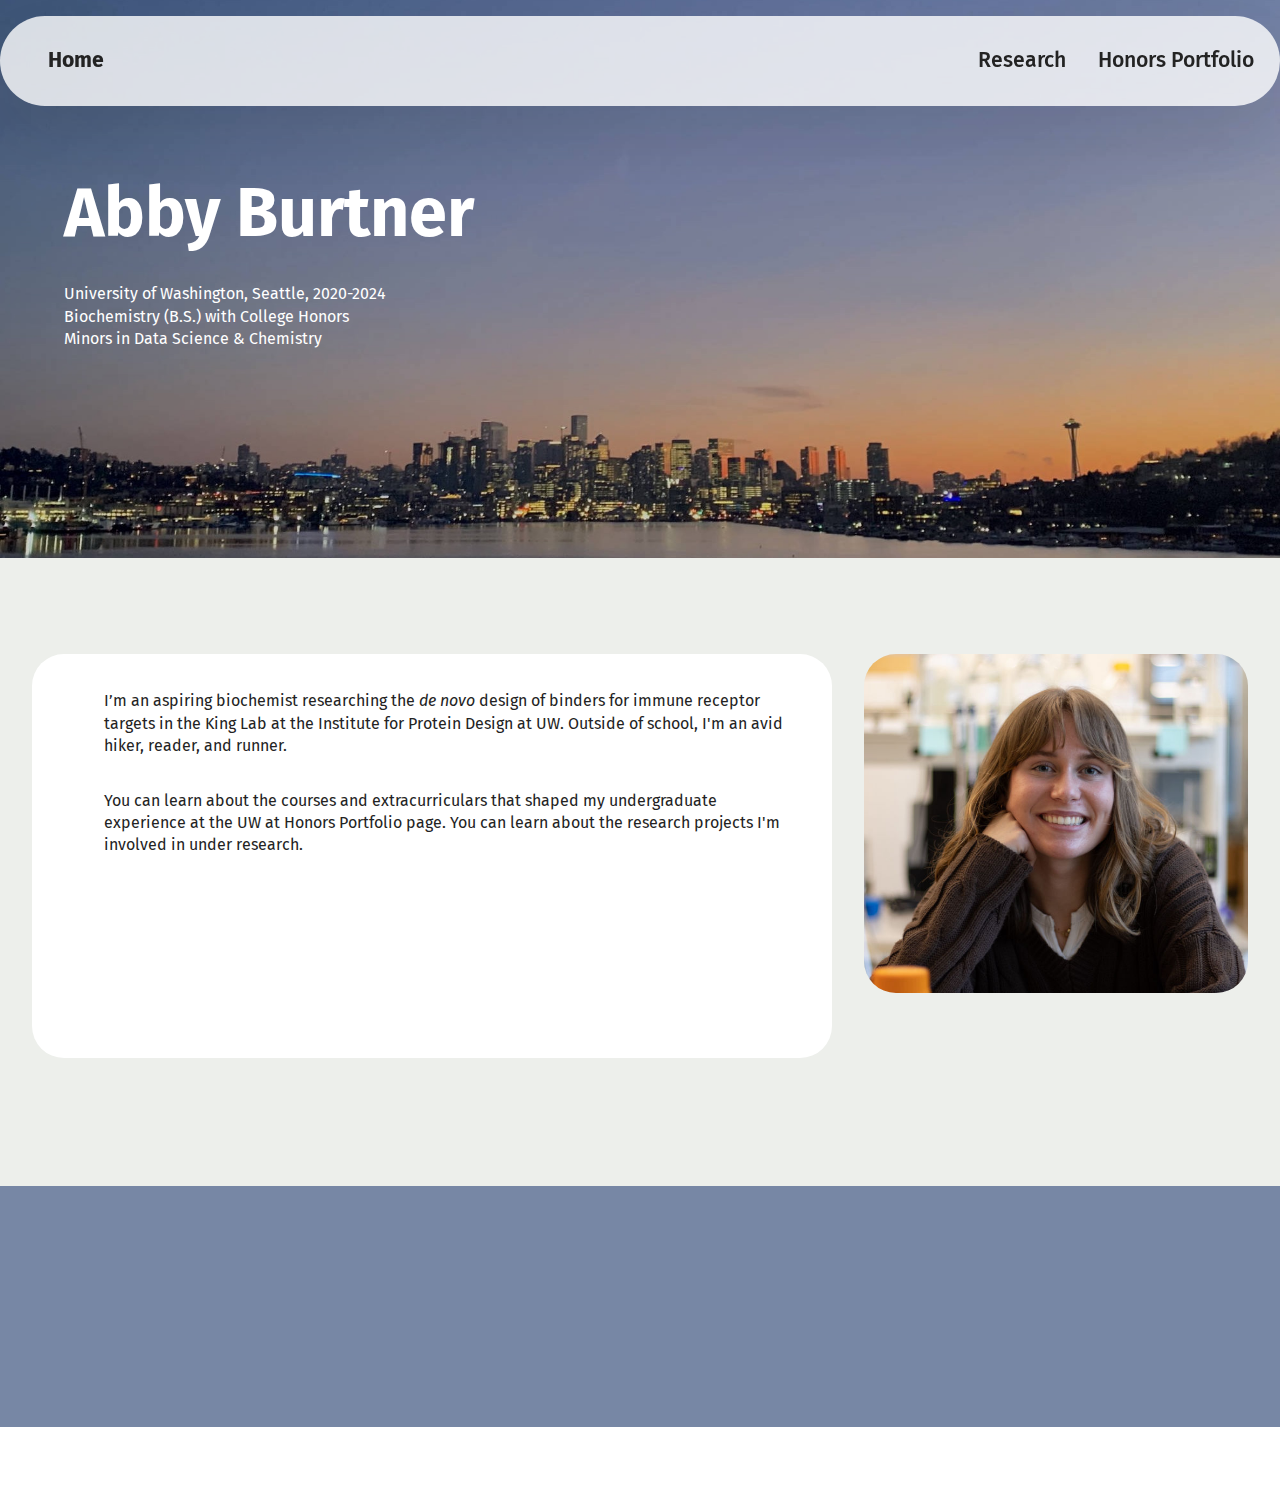
==== index.html @ 89fe0f68 "create github pages" ====
<!DOCTYPE html>
<html  >
<head>
  <!-- Site made with Mobirise Website Builder v5.9.17, https://mobirise.com -->
  <meta charset="UTF-8">
  <meta http-equiv="X-UA-Compatible" content="IE=edge">
  <meta name="generator" content="Mobirise v5.9.17, mobirise.com">
  <meta name="viewport" content="width=device-width, initial-scale=1, minimum-scale=1">
  <link rel="shortcut icon" href="assets/images/240205-abbyburtner-jaydenbecles-248-137x91.jpg" type="image/x-icon">
  <meta name="description" content="">
  
  
  <title>Home</title>
  <link rel="stylesheet" href="assets/bootstrap/css/bootstrap.min.css">
  <link rel="stylesheet" href="assets/bootstrap/css/bootstrap-grid.min.css">
  <link rel="stylesheet" href="assets/bootstrap/css/bootstrap-reboot.min.css">
  <link rel="stylesheet" href="assets/animatecss/animate.css">
  <link rel="stylesheet" href="assets/dropdown/css/style.css">
  <link rel="stylesheet" href="assets/socicon/css/styles.css">
  <link rel="stylesheet" href="assets/theme/css/style.css">
  <link rel="preload" href="https://fonts.googleapis.com/css?family=Fira+Sans:100,100i,200,200i,300,300i,400,400i,500,500i,600,600i,700,700i,800,800i,900,900i&display=swap" as="style" onload="this.onload=null;this.rel='stylesheet'">
  <noscript><link rel="stylesheet" href="https://fonts.googleapis.com/css?family=Fira+Sans:100,100i,200,200i,300,300i,400,400i,500,500i,600,600i,700,700i,800,800i,900,900i&display=swap"></noscript>
  <link rel="preload" as="style" href="assets/mobirise/css/mbr-additional.css?v=cCoUUa"><link rel="stylesheet" href="assets/mobirise/css/mbr-additional.css?v=cCoUUa" type="text/css">

  
  
  
</head>
<body>
  
  <section data-bs-version="5.1" class="menu menu5 cid-ubzigQFgJW" once="menu" id="menu05-1k">
	

	<nav class="navbar navbar-dropdown navbar-fixed-top navbar-expand-lg">
		<div class="container">
			<div class="navbar-brand">
				
				<span class="navbar-caption-wrap"><a class="navbar-caption text-black text-primary display-4" href="index.html">Home</a></span>
			</div>
			<button class="navbar-toggler" type="button" data-toggle="collapse" data-bs-toggle="collapse" data-target="#navbarSupportedContent" data-bs-target="#navbarSupportedContent" aria-controls="navbarNavAltMarkup" aria-expanded="false" aria-label="Toggle navigation">
				<div class="hamburger">
					<span></span>
					<span></span>
					<span></span>
					<span></span>
				</div>
			</button>
			<div class="collapse navbar-collapse" id="navbarSupportedContent">
				<ul class="navbar-nav nav-dropdown nav-right" data-app-modern-menu="true"><li class="nav-item">
						<a class="nav-link link text-black text-primary display-4" href="research.html">Research</a>
					</li>
					<li class="nav-item">
						<a class="nav-link link text-black text-primary display-4" href="portfolio.html" aria-expanded="false">Honors Portfolio</a>
					</li></ul>
				
			</div>
		</div>
	</nav>
</section>

<section data-bs-version="5.1" class="header19 cid-ubVj9tWc8x" id="header19-1v">
  

  
  
  <div class="container-fluid">
    <div class="row">
      <div class="content-wrap col-12 col-md-6">
        <h1 class="mbr-section-title mbr-fonts-style mb-4 display-1"><strong>Abby Burtner</strong></h1>
        <p class="mbr-fonts-style mbr-text mb-4 display-7">University of Washington, Seattle, 2020-2024<br>Biochemistry (B.S.) with College Honors<br>Minors in Data Science &amp; Chemistry</p>
        
        
      </div>
    </div>
  </div>
</section>

<section data-bs-version="5.1" class="features030 cid-ucCexIFRBH" id="features030-31">
    
    
    
    <div class="container">
        
        <div class="row justify-content-center  blockContent">
            <div class="col-12 col-lg">
                <div class="item-wrapper align-left">
                    <div class="mbr-text counter-container mbr-fonts-style display-7">
                        <ol>
                            <li>I’m an aspiring biochemist researching the <em>de novo</em> design of binders for immune receptor targets in the King Lab at the Institute for Protein Design at UW. Outside of school, I'm an avid hiker, reader, and runner.</li><li>You can learn about the courses and extracurriculars that shaped my undergraduate experience at the UW at Honors Portfolio page. You can learn about the research projects I'm involved in under research.</li><li>I've also been honored to be supported in my research as a <a href="https://new.expo.uw.edu/expo/mge_scholars" class="text-primary">Mary Gates Scholar</a>, <a href="https://www.washington.edu/uaa/2023/06/26/washington-research-foundation-awards-undergraduate-research-program-500000-grant/" class="text-primary">Washington Research Foundation Fellow</a>, <a href="https://www.ipd.uw.edu/2023/04/abigail-burtner-named-a-uw-goldwater-scholar/" class="text-primary">Goldwater Scholar</a>, <a href="https://www.washington.edu/uaa/2024/01/23/uw-senior-abby-burtner-churchill-scholar/" class="text-primary">Churchill Scholar</a>, and as a member of the <a href="https://www.ipd.uw.edu/2024/04/undergrads-abby-burtner-and-sneha-subramanian-are-in-the-husky-100/" class="text-primary">Husky 100</a>.</li><li>For a profile on my undergraduate research experiences, check out <a href="https://www.washington.edu/uaa/the-power-of-why/" class="text-primary">this article</a>.</li>
                        </ol>
                    </div>
                </div>
            </div>
            <div class="col-12 col-lg-4">
                <div class="image-wrapper mb-4">
                    <img class="w-100" src="assets/images/240205-abbyburtner-jaydenbecles-248-712x628.jpg" alt="Photo of me, taken by Jayden Becles.">
                </div>
            </div>

        </div>
    </div>
</section>

<section data-bs-version="5.1" class="footer1 programm5 cid-tJS9NNcTLZ" once="footers" id="footer03-8">

        

    

    <div class="container">
        <div class="row">

            <div class="row-links mb-4">
                <ul class="header-menu">
                  
                  
                  
                  
                <li class="header-menu-item mbr-fonts-style display-5"><a href="index.html" class="text-white">Home</a></li><li class="header-menu-item mbr-fonts-style display-5"><a href="research.html" class="text-white">Research</a></li><li class="header-menu-item mbr-fonts-style display-5"><a href="portfolio.html" class="text-white">Honors Portfolio</a></li></ul>
              </div>

            <div class="col-12">
                <div class="social-row">
                    <div class="soc-item">
                        <a href="https://mobiri.se/https://www.linkedin.com/in/abigail-burtner-678241252/" target="_blank">
                            <span class="mbr-iconfont display-7 socicon-linkedin socicon"></span>
                        </a>
                    </div>
                    <div class="soc-item">
                        <a href="https://mobiri.se/https://x.com/AbbyEBurtner" target="_blank">
                            <span class="mbr-iconfont socicon-twitter socicon"></span>
                        </a>
                    </div>
                    <div class="soc-item">
                        <a href="mailto:aburtner@uw.edu">
                            <span class="mbr-iconfont socicon-mail socicon"></span>
                        </a>
                    </div>
                    
                    
                </div>
            </div>
            
        </div>
    </div>
</section><section class="display-7" style="padding: 0;align-items: center;justify-content: center;flex-wrap: wrap;    align-content: center;display: flex;position: relative;height: 4rem;"><a href="https://mobiri.se/3183282" style="flex: 1 1;height: 4rem;position: absolute;width: 100%;z-index: 1;"><img alt="" style="height: 4rem;" src="[data-uri]"></a><p style="margin: 0;text-align: center;" class="display-7">&#8204;</p><a style="z-index:1" href="https://mobirise.com"> Website Builder Software</a></section><script src="assets/bootstrap/js/bootstrap.bundle.min.js"></script>  <script src="assets/smoothscroll/smooth-scroll.js"></script>  <script src="assets/ytplayer/index.js"></script>  <script src="assets/dropdown/js/navbar-dropdown.js"></script>  <script src="assets/theme/js/script.js"></script>  
  
  
  <input name="animation" type="hidden">
  </body>
</html>
---- assets/dropdown/css/style.css ----
.navbar-dropdown {
  left: 0;
  padding: 0;
  position: absolute;
  right: 0;
  top: 0;
  transition: all 0.45s ease;
  z-index: 1030;
  background: #282828; }
  .navbar-dropdown .navbar-logo {
    margin-right: 0.8rem;
    transition: margin 0.3s ease-in-out;
    vertical-align: middle; }
    .navbar-dropdown .navbar-logo img {
      height: 3.125rem;
      transition: all 0.3s ease-in-out; }
    .navbar-dropdown .navbar-logo.mbr-iconfont {
      font-size: 3.125rem;
      line-height: 3.125rem; }
  .navbar-dropdown .navbar-caption {
    font-weight: 700;
    white-space: normal;
    vertical-align: -4px;
    line-height: 3.125rem !important; }
    .navbar-dropdown .navbar-caption, .navbar-dropdown .navbar-caption:hover {
      color: inherit;
      text-decoration: none; }
  .navbar-dropdown .mbr-iconfont + .navbar-caption {
    vertical-align: -1px; }
  .navbar-dropdown.navbar-fixed-top {
    position: fixed; }
  .navbar-dropdown .navbar-brand span {
    vertical-align: -4px; }
  .navbar-dropdown.bg-color.transparent {
    background: none; }
  .navbar-dropdown.navbar-short .navbar-brand {
    padding: 0.625rem 0; }
    .navbar-dropdown.navbar-short .navbar-brand span {
      vertical-align: -1px; }
  .navbar-dropdown.navbar-short .navbar-caption {
    line-height: 2.375rem !important;
    vertical-align: -2px; }
  .navbar-dropdown.navbar-short .navbar-logo {
    margin-right: 0.5rem; }
    .navbar-dropdown.navbar-short .navbar-logo img {
      height: 2.375rem; }
    .navbar-dropdown.navbar-short .navbar-logo.mbr-iconfont {
      font-size: 2.375rem;
      line-height: 2.375rem; }
  .navbar-dropdown.navbar-short .mbr-table-cell {
    height: 3.625rem; }
  .navbar-dropdown .navbar-close {
    left: 0.6875rem;
    position: fixed;
    top: 0.75rem;
    z-index: 1000; }
  .navbar-dropdown .hamburger-icon {
    content: "";
    display: inline-block;
    vertical-align: middle;
    width: 16px;
    -webkit-box-shadow: 0 -6px 0 1px #282828,0 0 0 1px #282828,0 6px 0 1px #282828;
    -moz-box-shadow: 0 -6px 0 1px #282828,0 0 0 1px #282828,0 6px 0 1px #282828;
    box-shadow: 0 -6px 0 1px #282828,0 0 0 1px #282828,0 6px 0 1px #282828; }

.dropdown-menu .dropdown-toggle[data-toggle="dropdown-submenu"]::after {
  border-bottom: 0.35em solid transparent;
  border-left: 0.35em solid;
  border-right: 0;
  border-top: 0.35em solid transparent;
  margin-left: 0.3rem; }

.dropdown-menu .dropdown-item:focus {
  outline: 0; }

.nav-dropdown {
  font-size: 0.75rem;
  font-weight: 500;
  height: auto !important; }
  .nav-dropdown .nav-btn {
    padding-left: 1rem; }
  .nav-dropdown .link {
    margin: .667em 1.667em;
    font-weight: 500;
    padding: 0;
    transition: color .2s ease-in-out; }
    .nav-dropdown .link.dropdown-toggle {
      margin-right: 2.583em; }
      .nav-dropdown .link.dropdown-toggle::after {
        margin-left: .25rem;
        border-top: 0.35em solid;
        border-right: 0.35em solid transparent;
        border-left: 0.35em solid transparent;
        border-bottom: 0; }
      .nav-dropdown .link.dropdown-toggle[aria-expanded="true"] {
        margin: 0;
        padding: 0.667em 3.263em  0.667em 1.667em; }
  .nav-dropdown .link::after,
  .nav-dropdown .dropdown-item::after {
    color: inherit; }
  .nav-dropdown .btn {
    font-size: 0.75rem;
    font-weight: 700;
    letter-spacing: 0;
    margin-bottom: 0;
    padding-left: 1.25rem;
    padding-right: 1.25rem; }
  .nav-dropdown .dropdown-menu {
    border-radius: 0;
    border: 0;
    left: 0;
    margin: 0;
    padding-bottom: 1.25rem;
    padding-top: 1.25rem;
    position: relative; }
  .nav-dropdown .dropdown-submenu {
    margin-left: 0.125rem;
    top: 0; }
  .nav-dropdown .dropdown-item {
    font-weight: 500;
    line-height: 2;
    padding: 0.3846em 4.615em 0.3846em 1.5385em;
    position: relative;
    transition: color .2s ease-in-out, background-color .2s ease-in-out; }
    .nav-dropdown .dropdown-item::after {
      margin-top: -0.3077em;
      position: absolute;
      right: 1.1538em;
      top: 50%; }
    .nav-dropdown .dropdown-item:focus, .nav-dropdown .dropdown-item:hover {
      background: none; }

@media (max-width: 767px) {
  .nav-dropdown.navbar-toggleable-sm {
    bottom: 0;
    display: none;
    left: 0;
    overflow-x: hidden;
    position: fixed;
    top: 0;
    transform: translateX(-100%);
    -ms-transform: translateX(-100%);
    -webkit-transform: translateX(-100%);
    width: 18.75rem;
    z-index: 999; } }
.nav-dropdown.navbar-toggleable-xl {
  bottom: 0;
  display: none;
  left: 0;
  overflow-x: hidden;
  position: fixed;
  top: 0;
  transform: translateX(-100%);
  -ms-transform: translateX(-100%);
  -webkit-transform: translateX(-100%);
  width: 18.75rem;
  z-index: 999; }

.nav-dropdown-sm {
  display: block !important;
  overflow-x: hidden;
  overflow: auto;
  padding-top: 3.875rem; }
  .nav-dropdown-sm::after {
    content: "";
    display: block;
    height: 3rem;
    width: 100%; }
  .nav-dropdown-sm.collapse.in ~ .navbar-close {
    display: block !important; }
  .nav-dropdown-sm.collapsing, .nav-dropdown-sm.collapse.in {
    transform: translateX(0);
    -ms-transform: translateX(0);
    -webkit-transform: translateX(0);
    transition: all 0.25s ease-out;
    -webkit-transition: all 0.25s ease-out;
    background: #282828; }
  .nav-dropdown-sm.collapsing[aria-expanded="false"] {
    transform: translateX(-100%);
    -ms-transform: translateX(-100%);
    -webkit-transform: translateX(-100%); }
  .nav-dropdown-sm .nav-item {
    display: block;
    margin-left: 0 !important;
    padding-left: 0; }
  .nav-dropdown-sm .link,
  .nav-dropdown-sm .dropdown-item {
    border-top: 1px dotted rgba(255, 255, 255, 0.1);
    font-size: 0.8125rem;
    line-height: 1.6;
    margin: 0 !important;
    padding: 0.875rem 2.4rem 0.875rem 1.5625rem !important;
    position: relative;
    white-space: normal; }
    .nav-dropdown-sm .link:focus, .nav-dropdown-sm .link:hover,
    .nav-dropdown-sm .dropdown-item:focus,
    .nav-dropdown-sm .dropdown-item:hover {
      background: rgba(0, 0, 0, 0.2) !important;
      color: #c0a375; }
  .nav-dropdown-sm .nav-btn {
    position: relative;
    padding: 1.5625rem 1.5625rem 0 1.5625rem; }
    .nav-dropdown-sm .nav-btn::before {
      border-top: 1px dotted rgba(255, 255, 255, 0.1);
      content: "";
      left: 0;
      position: absolute;
      top: 0;
      width: 100%; }
    .nav-dropdown-sm .nav-btn + .nav-btn {
      padding-top: 0.625rem; }
      .nav-dropdown-sm .nav-btn + .nav-btn::before {
        display: none; }
  .nav-dropdown-sm .btn {
    padding: 0.625rem 0; }
  .nav-dropdown-sm .dropdown-toggle[data-toggle="dropdown-submenu"]::after {
    margin-left: .25rem;
    border-top: 0.35em solid;
    border-right: 0.35em solid transparent;
    border-left: 0.35em solid transparent;
    border-bottom: 0; }
  .nav-dropdown-sm .dropdown-toggle[data-toggle="dropdown-submenu"][aria-expanded="true"]::after {
    border-top: 0;
    border-right: 0.35em solid transparent;
    border-left: 0.35em solid transparent;
    border-bottom: 0.35em solid; }
  .nav-dropdown-sm .dropdown-menu {
    margin: 0;
    padding: 0;
    position: relative;
    top: 0;
    left: 0;
    width: 100%;
    border: 0;
    float: none;
    border-radius: 0;
    background: none; }
  .nav-dropdown-sm .dropdown-submenu {
    left: 100%;
    margin-left: 0.125rem;
    margin-top: -1.25rem;
    top: 0; }

.navbar-toggleable-sm .nav-dropdown .dropdown-menu {
  position: absolute; }

.navbar-toggleable-sm .nav-dropdown .dropdown-submenu {
  left: 100%;
  margin-left: 0.125rem;
  margin-top: -1.25rem;
  top: 0; }

.navbar-toggleable-sm.opened .nav-dropdown .dropdown-menu {
  position: relative; }

.navbar-toggleable-sm.opened .nav-dropdown .dropdown-submenu {
  left: 0;
  margin-left: 00rem;
  margin-top: 0rem;
  top: 0; }

.is-builder .nav-dropdown.collapsing {
  transition: none !important; }
---- assets/socicon/css/styles.css ----
@charset "UTF-8";

@font-face {
  font-family: 'Socicon';
  src:  url('../fonts/socicon.eot');
  src:  url('../fonts/socicon.eot?#iefix') format('embedded-opentype'),
    url('../fonts/socicon.woff2') format('woff2'),
    url('../fonts/socicon.ttf') format('truetype'),
    url('../fonts/socicon.woff') format('woff'),
    url('../fonts/socicon.svg#socicon') format('svg');
  font-weight: normal;
  font-style: normal;
  font-display: swap;
}

[data-icon]:before {
  font-family: "socicon" !important;
  content: attr(data-icon);
  font-style: normal !important;
  font-weight: normal !important;
  font-variant: normal !important;
  text-transform: none !important;
  speak: none;
  line-height: 1;
  -webkit-font-smoothing: antialiased;
  -moz-osx-font-smoothing: grayscale;
}

[class^="socicon-"], [class*=" socicon-"] {
  /* use !important to prevent issues with browser extensions that change fonts */
  font-family: 'Socicon' !important;
  speak: none;
  font-style: normal;
  font-weight: normal;
  font-variant: normal;
  text-transform: none;
  line-height: 1;

  /* Better Font Rendering =========== */
  -webkit-font-smoothing: antialiased;
  -moz-osx-font-smoothing: grayscale;
}

.socicon-eitaa:before {
  content: "\e97c";
}
.socicon-soroush:before {
  content: "\e97d";
}
.socicon-bale:before {
  content: "\e97e";
}
.socicon-zazzle:before {
  content: "\e97b";
}
.socicon-society6:before {
  content: "\e97a";
}
.socicon-redbubble:before {
  content: "\e979";
}
.socicon-avvo:before {
  content: "\e978";
}
.socicon-stitcher:before {
  content: "\e977";
}
.socicon-googlehangouts:before {
  content: "\e974";
}
.socicon-dlive:before {
  content: "\e975";
}
.socicon-vsco:before {
  content: "\e976";
}
.socicon-flipboard:before {
  content: "\e973";
}
.socicon-ubuntu:before {
  content: "\e958";
}
.socicon-artstation:before {
  content: "\e959";
}
.socicon-invision:before {
  content: "\e95a";
}
.socicon-torial:before {
  content: "\e95b";
}
.socicon-collectorz:before {
  content: "\e95c";
}
.socicon-seenthis:before {
  content: "\e95d";
}
.socicon-googleplaymusic:before {
  content: "\e95e";
}
.socicon-debian:before {
  content: "\e95f";
}
.socicon-filmfreeway:before {
  content: "\e960";
}
.socicon-gnome:before {
  content: "\e961";
}
.socicon-itchio:before {
  content: "\e962";
}
.socicon-jamendo:before {
  content: "\e963";
}
.socicon-mix:before {
  content: "\e964";
}
.socicon-sharepoint:before {
  content: "\e965";
}
.socicon-tinder:before {
  content: "\e966";
}
.socicon-windguru:before {
  content: "\e967";
}
.socicon-cdbaby:before {
  content: "\e968";
}
.socicon-elementaryos:before {
  content: "\e969";
}
.socicon-stage32:before {
  content: "\e96a";
}
.socicon-tiktok:before {
  content: "\e96b";
}
.socicon-gitter:before {
  content: "\e96c";
}
.socicon-letterboxd:before {
  content: "\e96d";
}
.socicon-threema:before {
  content: "\e96e";
}
.socicon-splice:before {
  content: "\e96f";
}
.socicon-metapop:before {
  content: "\e970";
}
.socicon-naver:before {
  content: "\e971";
}
.socicon-remote:before {
  content: "\e972";
}
.socicon-internet:before {
  content: "\e957";
}
.socicon-moddb:before {
  content: "\e94b";
}
.socicon-indiedb:before {
  content: "\e94c";
}
.socicon-traxsource:before {
  content: "\e94d";
}
.socicon-gamefor:before {
  content: "\e94e";
}
.socicon-pixiv:before {
  content: "\e94f";
}
.socicon-myanimelist:before {
  content: "\e950";
}
.socicon-blackberry:before {
  content: "\e951";
}
.socicon-wickr:before {
  content: "\e952";
}
.socicon-spip:before {
  content: "\e953";
}
.socicon-napster:before {
  content: "\e954";
}
.socicon-beatport:before {
  content: "\e955";
}
.socicon-hackerone:before {
  content: "\e956";
}
.socicon-hackernews:before {
  content: "\e946";
}
.socicon-smashwords:before {
  content: "\e947";
}
.socicon-kobo:before {
  content: "\e948";
}
.socicon-bookbub:before {
  content: "\e949";
}
.socicon-mailru:before {
  content: "\e94a";
}
.socicon-gitlab:before {
  content: "\e945";
}
.socicon-instructables:before {
  content: "\e944";
}
.socicon-portfolio:before {
  content: "\e943";
}
.socicon-codered:before {
  content: "\e940";
}
.socicon-origin:before {
  content: "\e941";
}
.socicon-nextdoor:before {
  content: "\e942";
}
.socicon-udemy:before {
  content: "\e93f";
}
.socicon-livemaster:before {
  content: "\e93e";
}
.socicon-crunchbase:before {
  content: "\e93b";
}
.socicon-homefy:before {
  content: "\e93c";
}
.socicon-calendly:before {
  content: "\e93d";
}
.socicon-realtor:before {
  content: "\e90f";
}
.socicon-tidal:before {
  content: "\e910";
}
.socicon-qobuz:before {
  content: "\e911";
}
.socicon-natgeo:before {
  content: "\e912";
}
.socicon-mastodon:before {
  content: "\e913";
}
.socicon-unsplash:before {
  content: "\e914";
}
.socicon-homeadvisor:before {
  content: "\e915";
}
.socicon-angieslist:before {
  content: "\e916";
}
.socicon-codepen:before {
  content: "\e917";
}
.socicon-slack:before {
  content: "\e918";
}
.socicon-openaigym:before {
  content: "\e919";
}
.socicon-logmein:before {
  content: "\e91a";
}
.socicon-fiverr:before {
  content: "\e91b";
}
.socicon-gotomeeting:before {
  content: "\e91c";
}
.socicon-aliexpress:before {
  content: "\e91d";
}
.socicon-guru:before {
  content: "\e91e";
}
.socicon-appstore:before {
  content: "\e91f";
}
.socicon-homes:before {
  content: "\e920";
}
.socicon-zoom:before {
  content: "\e921";
}
.socicon-alibaba:before {
  content: "\e922";
}
.socicon-craigslist:before {
  content: "\e923";
}
.socicon-wix:before {
  content: "\e924";
}
.socicon-redfin:before {
  content: "\e925";
}
.socicon-googlecalendar:before {
  content: "\e926";
}
.socicon-shopify:before {
  content: "\e927";
}
.socicon-freelancer:before {
  content: "\e928";
}
.socicon-seedrs:before {
  content: "\e929";
}
.socicon-bing:before {
  content: "\e92a";
}
.socicon-doodle:before {
  content: "\e92b";
}
.socicon-bonanza:before {
  content: "\e92c";
}
.socicon-squarespace:before {
  content: "\e92d";
}
.socicon-toptal:before {
  content: "\e92e";
}
.socicon-gust:before {
  content: "\e92f";
}
.socicon-ask:before {
  content: "\e930";
}
.socicon-trulia:before {
  content: "\e931";
}
.socicon-loomly:before {
  content: "\e932";
}
.socicon-ghost:before {
  content: "\e933";
}
.socicon-upwork:before {
  content: "\e934";
}
.socicon-fundable:before {
  content: "\e935";
}
.socicon-booking:before {
  content: "\e936";
}
.socicon-googlemaps:before {
  content: "\e937";
}
.socicon-zillow:before {
  content: "\e938";
}
.socicon-niconico:before {
  content: "\e939";
}
.socicon-toneden:before {
  content: "\e93a";
}
.socicon-augment:before {
  content: "\e908";
}
.socicon-bitbucket:before {
  content: "\e909";
}
.socicon-fyuse:before {
  content: "\e90a";
}
.socicon-yt-gaming:before {
  content: "\e90b";
}
.socicon-sketchfab:before {
  content: "\e90c";
}
.socicon-mobcrush:before {
  content: "\e90d";
}
.socicon-microsoft:before {
  content: "\e90e";
}
.socicon-pandora:before {
  content: "\e907";
}
.socicon-messenger:before {
  content: "\e906";
}
.socicon-gamewisp:before {
  content: "\e905";
}
.socicon-bloglovin:before {
  content: "\e904";
}
.socicon-tunein:before {
  content: "\e903";
}
.socicon-gamejolt:before {
  content: "\e901";
}
.socicon-trello:before {
  content: "\e902";
}
.socicon-spreadshirt:before {
  content: "\e900";
}
.socicon-500px:before {
  content: "\e000";
}
.socicon-8tracks:before {
  content: "\e001";
}
.socicon-airbnb:before {
  content: "\e002";
}
.socicon-alliance:before {
  content: "\e003";
}
.socicon-amazon:before {
  content: "\e004";
}
.socicon-amplement:before {
  content: "\e005";
}
.socicon-android:before {
  content: "\e006";
}
.socicon-angellist:before {
  content: "\e007";
}
.socicon-apple:before {
  content: "\e008";
}
.socicon-appnet:before {
  content: "\e009";
}
.socicon-baidu:before {
  content: "\e00a";
}
.socicon-bandcamp:before {
  content: "\e00b";
}
.socicon-battlenet:before {
  content: "\e00c";
}
.socicon-mixer:before {
  content: "\e00d";
}
.socicon-bebee:before {
  content: "\e00e";
}
.socicon-bebo:before {
  content: "\e00f";
}
.socicon-behance:before {
  content: "\e010";
}
.socicon-blizzard:before {
  content: "\e011";
}
.socicon-blogger:before {
  content: "\e012";
}
.socicon-buffer:before {
  content: "\e013";
}
.socicon-chrome:before {
  content: "\e014";
}
.socicon-coderwall:before {
  content: "\e015";
}
.socicon-curse:before {
  content: "\e016";
}
.socicon-dailymotion:before {
  content: "\e017";
}
.socicon-deezer:before {
  content: "\e018";
}
.socicon-delicious:before {
  content: "\e019";
}
.socicon-deviantart:before {
  content: "\e01a";
}
.socicon-diablo:before {
  content: "\e01b";
}
.socicon-digg:before {
  content: "\e01c";
}
.socicon-discord:before {
  content: "\e01d";
}
.socicon-disqus:before {
  content: "\e01e";
}
.socicon-douban:before {
  content: "\e01f";
}
.socicon-draugiem:before {
  content: "\e020";
}
.socicon-dribbble:before {
  content: "\e021";
}
.socicon-drupal:before {
  content: "\e022";
}
.socicon-ebay:before {
  content: "\e023";
}
.socicon-ello:before {
  content: "\e024";
}
.socicon-endomodo:before {
  content: "\e025";
}
.socicon-envato:before {
  content: "\e026";
}
.socicon-etsy:before {
  content: "\e027";
}
.socicon-facebook:before {
  content: "\e028";
}
.socicon-feedburner:before {
  content: "\e029";
}
.socicon-filmweb:before {
  content: "\e02a";
}
.socicon-firefox:before {
  content: "\e02b";
}
.socicon-flattr:before {
  content: "\e02c";
}
.socicon-flickr:before {
  content: "\e02d";
}
.socicon-formulr:before {
  content: "\e02e";
}
.socicon-forrst:before {
  content: "\e02f";
}
.socicon-foursquare:before {
  content: "\e030";
}
.socicon-friendfeed:before {
  content: "\e031";
}
.socicon-github:before {
  content: "\e032";
}
.socicon-goodreads:before {
  content: "\e033";
}
.socicon-google:before {
  content: "\e034";
}
.socicon-googlescholar:before {
  content: "\e035";
}
.socicon-googlegroups:before {
  content: "\e036";
}
.socicon-googlephotos:before {
  content: "\e037";
}
.socicon-googleplus:before {
  content: "\e038";
}
.socicon-grooveshark:before {
  content: "\e039";
}
.socicon-hackerrank:before {
  content: "\e03a";
}
.socicon-hearthstone:before {
  content: "\e03b";
}
.socicon-hellocoton:before {
  content: "\e03c";
}
.socicon-heroes:before {
  content: "\e03d";
}
.socicon-smashcast:before {
  content: "\e03e";
}
.socicon-horde:before {
  content: "\e03f";
}
.socicon-houzz:before {
  content: "\e040";
}
.socicon-icq:before {
  content: "\e041";
}
.socicon-identica:before {
  content: "\e042";
}
.socicon-imdb:before {
  content: "\e043";
}
.socicon-instagram:before {
  content: "\e044";
}
.socicon-issuu:before {
  content: "\e045";
}
.socicon-istock:before {
  content: "\e046";
}
.socicon-itunes:before {
  content: "\e047";
}
.socicon-keybase:before {
  content: "\e048";
}
.socicon-lanyrd:before {
  content: "\e049";
}
.socicon-lastfm:before {
  content: "\e04a";
}
.socicon-line:before {
  content: "\e04b";
}
.socicon-linkedin:before {
  content: "\e04c";
}
.socicon-livejournal:before {
  content: "\e04d";
}
.socicon-lyft:before {
  content: "\e04e";
}
.socicon-macos:before {
  content: "\e04f";
}
.socicon-mail:before {
  content: "\e050";
}
.socicon-medium:before {
  content: "\e051";
}
.socicon-meetup:before {
  content: "\e052";
}
.socicon-mixcloud:before {
  content: "\e053";
}
.socicon-modelmayhem:before {
  content: "\e054";
}
.socicon-mumble:before {
  content: "\e055";
}
.socicon-myspace:before {
  content: "\e056";
}
.socicon-newsvine:before {
  content: "\e057";
}
.socicon-nintendo:before {
  content: "\e058";
}
.socicon-npm:before {
  content: "\e059";
}
.socicon-odnoklassniki:before {
  content: "\e05a";
}
.socicon-openid:before {
  content: "\e05b";
}
.socicon-opera:before {
  content: "\e05c";
}
.socicon-outlook:before {
  content: "\e05d";
}
.socicon-overwatch:before {
  content: "\e05e";
}
.socicon-patreon:before {
  content: "\e05f";
}
.socicon-paypal:before {
  content: "\e060";
}
.socicon-periscope:before {
  content: "\e061";
}
.socicon-persona:before {
  content: "\e062";
}
.socicon-pinterest:before {
  content: "\e063";
}
.socicon-play:before {
  content: "\e064";
}
.socicon-player:before {
  content: "\e065";
}
.socicon-playstation:before {
  content: "\e066";
}
.socicon-pocket:before {
  content: "\e067";
}
.socicon-qq:before {
  content: "\e068";
}
.socicon-quora:before {
  content: "\e069";
}
.socicon-raidcall:before {
  content: "\e06a";
}
.socicon-ravelry:before {
  content: "\e06b";
}
.socicon-reddit:before {
  content: "\e06c";
}
.socicon-renren:before {
  content: "\e06d";
}
.socicon-researchgate:before {
  content: "\e06e";
}
.socicon-residentadvisor:before {
  content: "\e06f";
}
.socicon-reverbnation:before {
  content: "\e070";
}
.socicon-rss:before {
  content: "\e071";
}
.socicon-sharethis:before {
  content: "\e072";
}
.socicon-skype:before {
  content: "\e073";
}
.socicon-slideshare:before {
  content: "\e074";
}
.socicon-smugmug:before {
  content: "\e075";
}
.socicon-snapchat:before {
  content: "\e076";
}
.socicon-songkick:before {
  content: "\e077";
}
.socicon-soundcloud:before {
  content: "\e078";
}
.socicon-spotify:before {
  content: "\e079";
}
.socicon-stackexchange:before {
  content: "\e07a";
}
.socicon-stackoverflow:before {
  content: "\e07b";
}
.socicon-starcraft:before {
  content: "\e07c";
}
.socicon-stayfriends:before {
  content: "\e07d";
}
.socicon-steam:before {
  content: "\e07e";
}
.socicon-storehouse:before {
  content: "\e07f";
}
.socicon-strava:before {
  content: "\e080";
}
.socicon-streamjar:before {
  content: "\e081";
}
.socicon-stumbleupon:before {
  content: "\e082";
}
.socicon-swarm:before {
  content: "\e083";
}
.socicon-teamspeak:before {
  content: "\e084";
}
.socicon-teamviewer:before {
  content: "\e085";
}
.socicon-technorati:before {
  content: "\e086";
}
.socicon-telegram:before {
  content: "\e087";
}
.socicon-tripadvisor:before {
  content: "\e088";
}
.socicon-tripit:before {
  content: "\e089";
}
.socicon-triplej:before {
  content: "\e08a";
}
.socicon-tumblr:before {
  content: "\e08b";
}
.socicon-twitch:before {
  content: "\e08c";
}
.socicon-twitter:before {
  content: "\e08d";
}
.socicon-uber:before {
  content: "\e08e";
}
.socicon-ventrilo:before {
  content: "\e08f";
}
.socicon-viadeo:before {
  content: "\e090";
}
.socicon-viber:before {
  content: "\e091";
}
.socicon-viewbug:before {
  content: "\e092";
}
.socicon-vimeo:before {
  content: "\e093";
}
.socicon-vine:before {
  content: "\e094";
}
.socicon-vkontakte:before {
  content: "\e095";
}
.socicon-warcraft:before {
  content: "\e096";
}
.socicon-wechat:before {
  content: "\e097";
}
.socicon-weibo:before {
  content: "\e098";
}
.socicon-whatsapp:before {
  content: "\e099";
}
.socicon-wikipedia:before {
  content: "\e09a";
}
.socicon-windows:before {
  content: "\e09b";
}
.socicon-wordpress:before {
  content: "\e09c";
}
.socicon-wykop:before {
  content: "\e09d";
}
.socicon-xbox:before {
  content: "\e09e";
}
.socicon-xing:before {
  content: "\e09f";
}
.socicon-yahoo:before {
  content: "\e0a0";
}
.socicon-yammer:before {
  content: "\e0a1";
}
.socicon-yandex:before {
  content: "\e0a2";
}
.socicon-yelp:before {
  content: "\e0a3";
}
.socicon-younow:before {
  content: "\e0a4";
}
.socicon-youtube:before {
  content: "\e0a5";
}
.socicon-zapier:before {
  content: "\e0a6";
}
.socicon-zerply:before {
  content: "\e0a7";
}
.socicon-zomato:before {
  content: "\e0a8";
}
.socicon-zynga:before {
  content: "\e0a9";
}
---- assets/theme/css/style.css ----
@charset "UTF-8";
section {
  background-color: #ffffff;
}

body {
  font-style: normal;
  line-height: 1.5;
  font-weight: 400;
  color: #232323;
  position: relative;
}

button {
  background-color: transparent;
  border-color: transparent;
}

.embla__button,
.carousel-control {
  background-color: #edefea !important;
  opacity: 0.8 !important;
  color: #464845 !important;
  border-color: #edefea !important;
}

.carousel .close,
.modalWindow .close {
  background-color: #edefea !important;
  color: #464845 !important;
  border-color: #edefea !important;
  opacity: 0.8 !important;
}

.carousel .close:hover,
.modalWindow .close:hover {
  opacity: 1 !important;
}

.carousel-indicators li {
  background-color: #edefea !important;
  border: 2px solid #464845 !important;
}

.carousel-indicators li:hover,
.carousel-indicators li:active {
  opacity: 0.8 !important;
}

.embla__button:hover,
.carousel-control:hover {
  background-color: #edefea !important;
  opacity: 1 !important;
}

.modalWindow-video-container {
  height: 80%;
}

section,
.container,
.container-fluid {
  position: relative;
  word-wrap: break-word;
}

a.mbr-iconfont:hover {
  text-decoration: none;
}

.article .lead p,
.article .lead ul,
.article .lead ol,
.article .lead pre,
.article .lead blockquote {
  margin-bottom: 0;
}

a {
  font-style: normal;
  font-weight: 400;
  cursor: pointer;
}
a, a:hover {
  text-decoration: none;
}

.mbr-section-title {
  font-style: normal;
  line-height: 1.3;
}

.mbr-section-subtitle {
  line-height: 1.3;
}

.mbr-text {
  font-style: normal;
  line-height: 1.7;
}

h1,
h2,
h3,
h4,
h5,
h6,
.display-1,
.display-2,
.display-4,
.display-5,
.display-7,
span,
p,
a {
  line-height: 1;
  word-break: break-word;
  word-wrap: break-word;
  font-weight: 400;
}

b,
strong {
  font-weight: bold;
}

input:-webkit-autofill, input:-webkit-autofill:hover, input:-webkit-autofill:focus, input:-webkit-autofill:active {
  transition-delay: 9999s;
  -webkit-transition-property: background-color, color;
  transition-property: background-color, color;
}

textarea[type=hidden] {
  display: none;
}

section {
  background-position: 50% 50%;
  background-repeat: no-repeat;
  background-size: cover;
}
section .mbr-background-video,
section .mbr-background-video-preview {
  position: absolute;
  bottom: 0;
  left: 0;
  right: 0;
  top: 0;
}

.hidden {
  visibility: hidden;
}

.mbr-z-index20 {
  z-index: 20;
}

/*! Base colors */
.mbr-white {
  color: #ffffff;
}

.mbr-black {
  color: #111111;
}

.mbr-bg-white {
  background-color: #ffffff;
}

.mbr-bg-black {
  background-color: #000000;
}

/*! Text-aligns */
.align-left {
  text-align: left;
}

.align-center {
  text-align: center;
}

.align-right {
  text-align: right;
}

/*! Font-weight  */
.mbr-light {
  font-weight: 300;
}

.mbr-regular {
  font-weight: 400;
}

.mbr-semibold {
  font-weight: 500;
}

.mbr-bold {
  font-weight: 700;
}

/*! Media  */
.media-content {
  flex-basis: 100%;
}

.media-container-row {
  display: flex;
  flex-direction: row;
  flex-wrap: wrap;
  justify-content: center;
  align-content: center;
  align-items: start;
}
.media-container-row .media-size-item {
  width: 400px;
}

.media-container-column {
  display: flex;
  flex-direction: column;
  flex-wrap: wrap;
  justify-content: center;
  align-content: center;
  align-items: stretch;
}
.media-container-column > * {
  width: 100%;
}

@media (min-width: 992px) {
  .media-container-row {
    flex-wrap: nowrap;
  }
}
figure {
  margin-bottom: 0;
  overflow: hidden;
}

figure[mbr-media-size] {
  transition: width 0.1s;
}

img,
iframe {
  display: block;
  width: 100%;
}

.card {
  background-color: transparent;
  border: none;
}

.card-box {
  width: 100%;
}

.card-img {
  text-align: center;
  flex-shrink: 0;
  -webkit-flex-shrink: 0;
}

.media {
  max-width: 100%;
  margin: 0 auto;
}

.mbr-figure {
  align-self: center;
}

.media-container > div {
  max-width: 100%;
}

.mbr-figure img,
.card-img img {
  width: 100%;
}

@media (max-width: 991px) {
  .media-size-item {
    width: auto !important;
  }
  .media {
    width: auto;
  }
  .mbr-figure {
    width: 100% !important;
  }
}
/*! Buttons */
.mbr-section-btn {
  margin-left: -0.6rem;
  margin-right: -0.6rem;
  font-size: 0;
}

.btn {
  font-weight: 600;
  border-width: 1px;
  font-style: normal;
  margin: 0.6rem 0.6rem;
  white-space: normal;
  transition: all 0.2s ease-in-out;
  display: inline-flex;
  align-items: center;
  justify-content: center;
  word-break: break-word;
}

.btn-sm {
  font-weight: 600;
  letter-spacing: 0px;
  transition: all 0.3s ease-in-out;
}

.btn-md {
  font-weight: 600;
  letter-spacing: 0px;
  transition: all 0.3s ease-in-out;
}

.btn-lg {
  font-weight: 600;
  letter-spacing: 0px;
  transition: all 0.3s ease-in-out;
}

.btn-form {
  margin: 0;
}
.btn-form:hover {
  cursor: pointer;
}

nav .mbr-section-btn {
  margin-left: 0rem;
  margin-right: 0rem;
}

/*! Btn icon margin */
.btn .mbr-iconfont,
.btn.btn-sm .mbr-iconfont {
  order: 1;
  cursor: pointer;
  margin-left: 0.5rem;
  vertical-align: sub;
}

.btn.btn-md .mbr-iconfont,
.btn.btn-md .mbr-iconfont {
  margin-left: 0.8rem;
}

.mbr-regular {
  font-weight: 400;
}

.mbr-semibold {
  font-weight: 500;
}

.mbr-bold {
  font-weight: 700;
}

[type=submit] {
  -webkit-appearance: none;
}

/*! Full-screen */
.mbr-fullscreen .mbr-overlay {
  min-height: 100vh;
}

.mbr-fullscreen {
  display: flex;
  display: -moz-flex;
  display: -ms-flex;
  display: -o-flex;
  align-items: center;
  min-height: 100vh;
  padding-top: 3rem;
  padding-bottom: 3rem;
}

/*! Map */
.map {
  height: 25rem;
  position: relative;
}
.map iframe {
  width: 100%;
  height: 100%;
}

/*! Scroll to top arrow */
.mbr-arrow-up {
  bottom: 25px;
  right: 90px;
  position: fixed;
  text-align: right;
  z-index: 5000;
  color: #ffffff;
  font-size: 22px;
}

.mbr-arrow-up a {
  background: rgba(0, 0, 0, 0.2);
  border-radius: 50%;
  color: #fff;
  display: inline-block;
  height: 60px;
  width: 60px;
  border: 2px solid #fff;
  outline-style: none !important;
  position: relative;
  text-decoration: none;
  transition: all 0.3s ease-in-out;
  cursor: pointer;
  text-align: center;
}
.mbr-arrow-up a:hover {
  background-color: rgba(0, 0, 0, 0.4);
}
.mbr-arrow-up a i {
  line-height: 60px;
}

.mbr-arrow-up-icon {
  display: block;
  color: #fff;
}

.mbr-arrow-up-icon::before {
  content: "›";
  display: inline-block;
  font-family: serif;
  font-size: 22px;
  line-height: 1;
  font-style: normal;
  position: relative;
  top: 6px;
  left: -4px;
  transform: rotate(-90deg);
}

/*! Arrow Down */
.mbr-arrow {
  position: absolute;
  bottom: 45px;
  left: 50%;
  width: 60px;
  height: 60px;
  cursor: pointer;
  background-color: rgba(80, 80, 80, 0.5);
  border-radius: 50%;
  transform: translateX(-50%);
}
@media (max-width: 767px) {
  .mbr-arrow {
    display: none;
  }
}
.mbr-arrow > a {
  display: inline-block;
  text-decoration: none;
  outline-style: none;
  animation: arrowdown 1.7s ease-in-out infinite;
  color: #ffffff;
}
.mbr-arrow > a > i {
  position: absolute;
  top: -2px;
  left: 15px;
  font-size: 2rem;
}

#scrollToTop a i::before {
  content: "";
  position: absolute;
  display: block;
  border-bottom: 2.5px solid #fff;
  border-left: 2.5px solid #fff;
  width: 27.8%;
  height: 27.8%;
  left: 50%;
  top: 51%;
  transform: translateY(-30%) translateX(-50%) rotate(135deg);
}

@keyframes arrowdown {
  0% {
    transform: translateY(0px);
  }
  50% {
    transform: translateY(-5px);
  }
  100% {
    transform: translateY(0px);
  }
}
@media (max-width: 500px) {
  .mbr-arrow-up {
    left: 0;
    right: 0;
    text-align: center;
  }
}
/*Gradients animation*/
@keyframes gradient-animation {
  from {
    background-position: 0% 100%;
    animation-timing-function: ease-in-out;
  }
  to {
    background-position: 100% 0%;
    animation-timing-function: ease-in-out;
  }
}
.bg-gradient {
  background-size: 200% 200%;
  animation: gradient-animation 5s infinite alternate;
  -webkit-animation: gradient-animation 5s infinite alternate;
}

.menu .navbar-brand {
  display: -webkit-flex;
}
.menu .navbar-brand span {
  display: flex;
  display: -webkit-flex;
}
.menu .navbar-brand .navbar-caption-wrap {
  display: -webkit-flex;
}
.menu .navbar-brand .navbar-logo img {
  display: -webkit-flex;
  width: auto;
}
@media (min-width: 768px) and (max-width: 991px) {
  .menu .navbar-toggleable-sm .navbar-nav {
    display: -ms-flexbox;
  }
}
@media (max-width: 991px) {
  .menu .navbar-collapse {
    max-height: 93.5vh;
  }
  .menu .navbar-collapse.show {
    overflow: auto;
  }
}
@media (min-width: 992px) {
  .menu .navbar-nav.nav-dropdown {
    display: -webkit-flex;
  }
  .menu .navbar-toggleable-sm .navbar-collapse {
    display: -webkit-flex !important;
  }
  .menu .collapsed .navbar-collapse {
    max-height: 93.5vh;
  }
  .menu .collapsed .navbar-collapse.show {
    overflow: auto;
  }
}
@media (max-width: 767px) {
  .menu .navbar-collapse {
    max-height: 80vh;
  }
}

.nav-link .mbr-iconfont {
  margin-right: 0.5rem;
}

.navbar {
  display: -webkit-flex;
  -webkit-flex-wrap: wrap;
  -webkit-align-items: center;
  -webkit-justify-content: space-between;
}

.navbar-collapse {
  -webkit-flex-basis: 100%;
  -webkit-flex-grow: 1;
  -webkit-align-items: center;
}

.nav-dropdown .link {
  padding: 0.667em 1.667em !important;
  margin: 0 !important;
}

.nav {
  display: -webkit-flex;
  -webkit-flex-wrap: wrap;
}

.row {
  display: -webkit-flex;
  -webkit-flex-wrap: wrap;
}

.justify-content-center {
  -webkit-justify-content: center;
}

.form-inline {
  display: -webkit-flex;
}

.card-wrapper {
  -webkit-flex: 1;
}

.carousel-control {
  z-index: 10;
  display: -webkit-flex;
}

.carousel-controls {
  display: -webkit-flex;
}

.media {
  display: -webkit-flex;
}

.form-group:focus {
  outline: none;
}

.jq-selectbox__select {
  padding: 7px 0;
  position: relative;
}

.jq-selectbox__dropdown {
  overflow: hidden;
  border-radius: 10px;
  position: absolute;
  top: 100%;
  left: 0 !important;
  width: 100% !important;
}

.jq-selectbox__trigger-arrow {
  right: 0;
  transform: translateY(-50%);
}

.jq-selectbox li {
  padding: 1.07em 0.5em;
}

input[type=range] {
  padding-left: 0 !important;
  padding-right: 0 !important;
}

.modal-dialog,
.modal-content {
  height: 100%;
}

.modal-dialog .carousel-inner {
  height: calc(100vh - 1.75rem);
}
@media (max-width: 575px) {
  .modal-dialog .carousel-inner {
    height: calc(100vh - 1rem);
  }
}

.carousel-item {
  text-align: center;
}

.carousel-item img {
  margin: auto;
}

.navbar-toggler {
  align-self: flex-start;
  padding: 0.25rem 0.75rem;
  font-size: 1.25rem;
  line-height: 1;
  background: transparent;
  border: 1px solid transparent;
  border-radius: 0.25rem;
}

.navbar-toggler:focus,
.navbar-toggler:hover {
  text-decoration: none;
  box-shadow: none;
}

.navbar-toggler-icon {
  display: inline-block;
  width: 1.5em;
  height: 1.5em;
  vertical-align: middle;
  content: "";
  background: no-repeat center center;
  background-size: 100% 100%;
}

.navbar-toggler-left {
  position: absolute;
  left: 1rem;
}

.navbar-toggler-right {
  position: absolute;
  right: 1rem;
}

.card-img {
  width: auto;
}

.menu .navbar.collapsed:not(.beta-menu) {
  flex-direction: column;
}

.carousel-item.active,
.carousel-item-next,
.carousel-item-prev {
  display: flex;
}

.note-air-layout .dropup .dropdown-menu,
.note-air-layout .navbar-fixed-bottom .dropdown .dropdown-menu {
  bottom: initial !important;
}

html,
body {
  height: auto;
  min-height: 100vh;
}

.dropup .dropdown-toggle::after {
  display: none;
}

.form-asterisk {
  font-family: initial;
  position: absolute;
  top: -2px;
  font-weight: normal;
}

.form-control-label {
  position: relative;
  cursor: pointer;
  margin-bottom: 0.357em;
  padding: 0;
}

.alert {
  color: #ffffff;
  border-radius: 0;
  border: 0;
  font-size: 1.1rem;
  line-height: 1.5;
  margin-bottom: 1.875rem;
  padding: 1.25rem;
  position: relative;
  text-align: center;
}
.alert.alert-form::after {
  background-color: inherit;
  bottom: -7px;
  content: "";
  display: block;
  height: 14px;
  left: 50%;
  margin-left: -7px;
  position: absolute;
  transform: rotate(45deg);
  width: 14px;
}

.form-control {
  background-color: #ffffff;
  background-clip: border-box;
  color: #232323;
  line-height: 1rem !important;
  height: auto;
  padding: 1.2rem 2rem;
  transition: border-color 0.25s ease 0s;
  border: 1px solid transparent !important;
  border-radius: 4px;
  box-shadow: rgba(0, 0, 0, 0.07) 0px 1px 1px 0px, rgba(0, 0, 0, 0.07) 0px 1px 3px 0px, rgba(0, 0, 0, 0.03) 0px 0px 0px 1px;
}
.form-active .form-control:invalid {
  border-color: red;
}

.row > * {
  padding-right: 1rem;
  padding-left: 1rem;
}

form .row {
  margin-left: -0.6rem;
  margin-right: -0.6rem;
}
form .row [class*=col] {
  padding-left: 0.6rem;
  padding-right: 0.6rem;
}

form .mbr-section-btn {
  padding-left: 0.6rem;
  padding-right: 0.6rem;
}

form .form-check-input {
  margin-top: 0.5;
}

textarea.form-control {
  line-height: 1.5rem !important;
}

.form-group {
  margin-bottom: 1.2rem;
}

.form-control,
form .btn {
  min-height: 48px;
}

.gdpr-block label span.textGDPR input[name=gdpr] {
  top: 7px;
}

.form-control:focus {
  box-shadow: none;
}

:focus {
  outline: none;
}

.mbr-overlay {
  background-color: #000;
  bottom: 0;
  left: 0;
  opacity: 0.5;
  position: absolute;
  right: 0;
  top: 0;
  z-index: 0;
  pointer-events: none;
}

blockquote {
  font-style: italic;
  padding: 3rem;
  font-size: 1.09rem;
  position: relative;
  border-left: 3px solid;
}

ul,
ol,
pre,
blockquote {
  margin-bottom: 2.3125rem;
}

.mt-4 {
  margin-top: 2rem !important;
}

.mb-4 {
  margin-bottom: 2rem !important;
}

.container,
.container-fluid {
  padding-left: 16px;
  padding-right: 16px;
}

.row {
  margin-left: -16px;
  margin-right: -16px;
}
.row > [class*=col] {
  padding-left: 16px;
  padding-right: 16px;
}

@media (min-width: 992px) {
  .container-fluid {
    padding-left: 32px;
    padding-right: 32px;
  }
}
@media (max-width: 991px) {
  .mbr-container {
    padding-left: 16px;
    padding-right: 16px;
  }
}
.app-video-wrapper > img {
  opacity: 1;
}

.app-video-wrapper {
  background: transparent;
}

.item {
  position: relative;
}

.dropdown-menu .dropdown-menu {
  left: 100%;
}

.dropdown-item + .dropdown-menu {
  display: none;
}

.dropdown-item:hover + .dropdown-menu,
.dropdown-menu:hover {
  display: block;
}

@media (min-aspect-ratio: 16/9) {
  .mbr-video-foreground {
    height: 300% !important;
    top: -100% !important;
  }
}
@media (max-aspect-ratio: 16/9) {
  .mbr-video-foreground {
    width: 300% !important;
    left: -100% !important;
  }
}.engine {
	position: absolute;
	text-indent: -2400px;
	text-align: center;
	padding: 0;
	top: 0;
	left: -2400px;
}
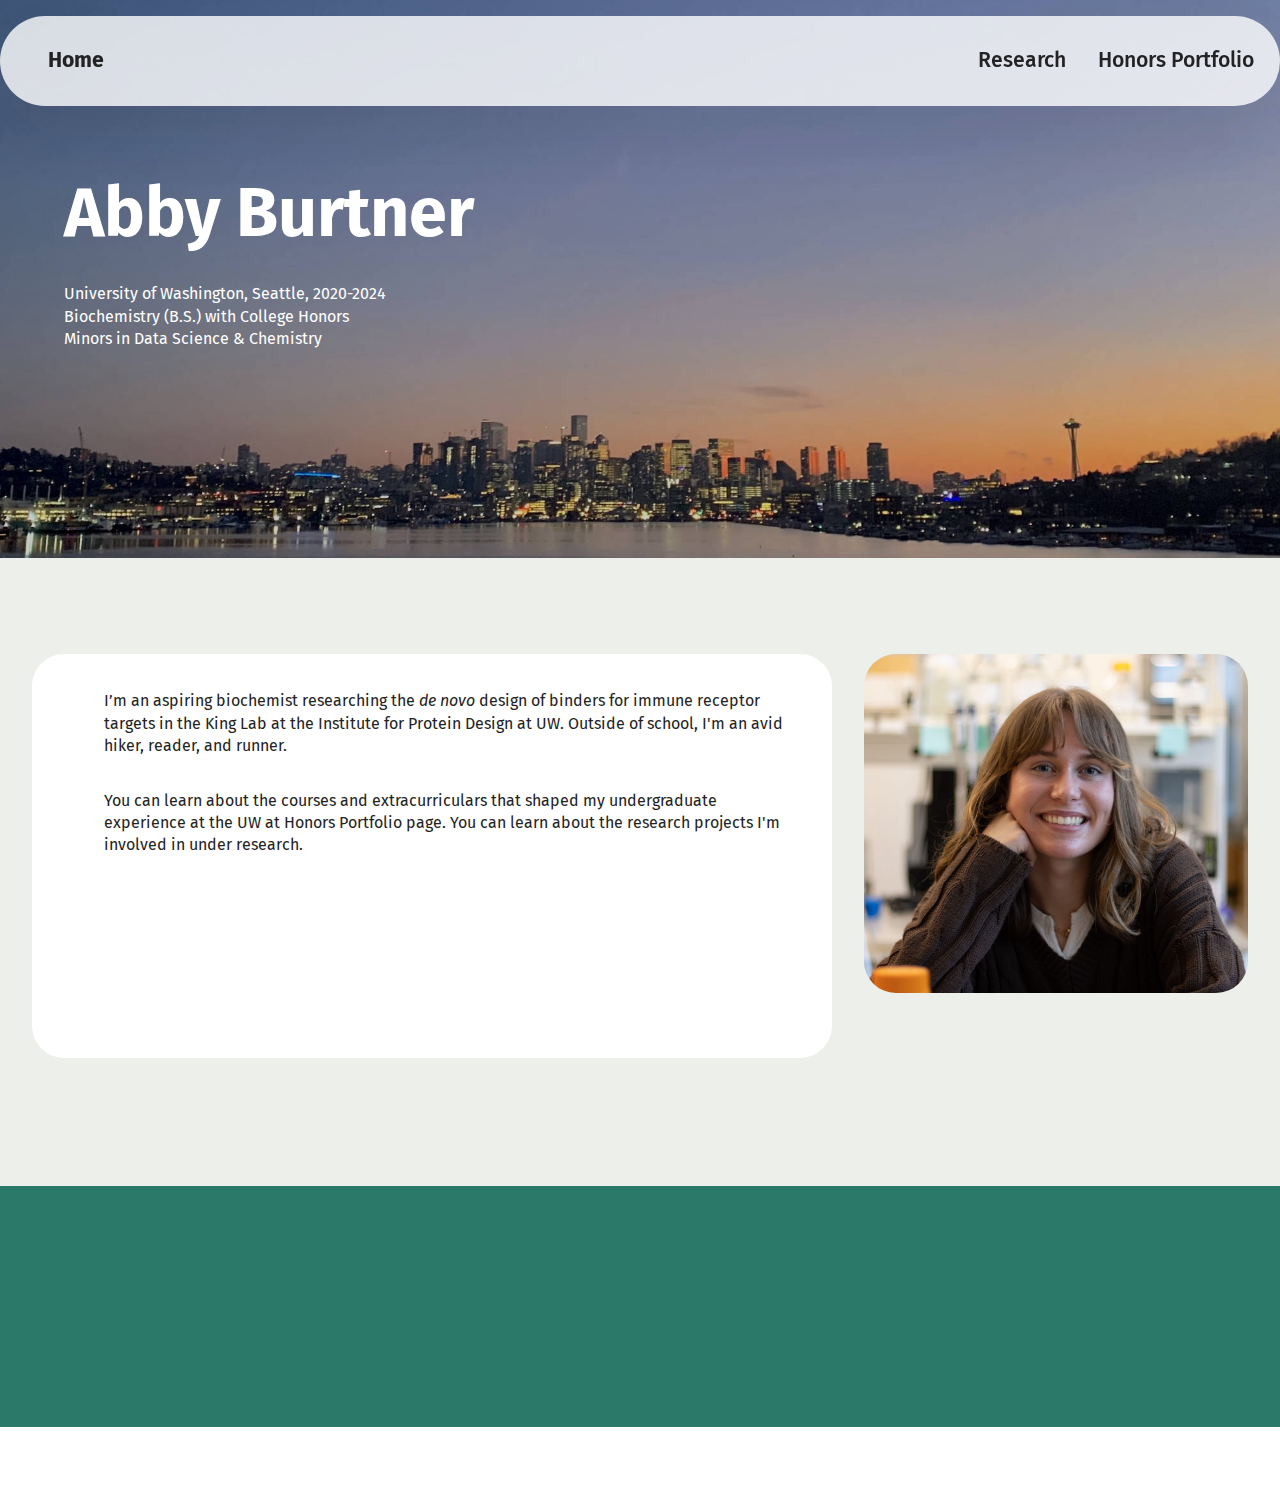
==== commit 8f770d45: "create github pages" ====
--- a/index.html
+++ b/index.html
@@ -20,7 +20,7 @@
   <link rel="stylesheet" href="assets/theme/css/style.css">
   <link rel="preload" href="https://fonts.googleapis.com/css?family=Fira+Sans:100,100i,200,200i,300,300i,400,400i,500,500i,600,600i,700,700i,800,800i,900,900i&display=swap" as="style" onload="this.onload=null;this.rel='stylesheet'">
   <noscript><link rel="stylesheet" href="https://fonts.googleapis.com/css?family=Fira+Sans:100,100i,200,200i,300,300i,400,400i,500,500i,600,600i,700,700i,800,800i,900,900i&display=swap"></noscript>
-  <link rel="preload" as="style" href="assets/mobirise/css/mbr-additional.css?v=cCoUUa"><link rel="stylesheet" href="assets/mobirise/css/mbr-additional.css?v=cCoUUa" type="text/css">
+  <link rel="preload" as="style" href="assets/mobirise/css/mbr-additional.css?v=A4k3UA"><link rel="stylesheet" href="assets/mobirise/css/mbr-additional.css?v=A4k3UA" type="text/css">
 
   
   
@@ -122,12 +122,12 @@
             <div class="col-12">
                 <div class="social-row">
                     <div class="soc-item">
-                        <a href="https://mobiri.se/https://www.linkedin.com/in/abigail-burtner-678241252/" target="_blank">
+                        <a href="https://www.linkedin.com/in/abigail-burtner-678241252/" target="_blank">
                             <span class="mbr-iconfont display-7 socicon-linkedin socicon"></span>
                         </a>
                     </div>
                     <div class="soc-item">
-                        <a href="https://mobiri.se/https://x.com/AbbyEBurtner" target="_blank">
+                        <a href="https://x.com/AbbyEBurtner" target="_blank">
                             <span class="mbr-iconfont socicon-twitter socicon"></span>
                         </a>
                     </div>
@@ -143,7 +143,7 @@
             
         </div>
     </div>
-</section><section class="display-7" style="padding: 0;align-items: center;justify-content: center;flex-wrap: wrap;    align-content: center;display: flex;position: relative;height: 4rem;"><a href="https://mobiri.se/3183282" style="flex: 1 1;height: 4rem;position: absolute;width: 100%;z-index: 1;"><img alt="" style="height: 4rem;" src="[data-uri]"></a><p style="margin: 0;text-align: center;" class="display-7">&#8204;</p><a style="z-index:1" href="https://mobirise.com"> Website Builder Software</a></section><script src="assets/bootstrap/js/bootstrap.bundle.min.js"></script>  <script src="assets/smoothscroll/smooth-scroll.js"></script>  <script src="assets/ytplayer/index.js"></script>  <script src="assets/dropdown/js/navbar-dropdown.js"></script>  <script src="assets/theme/js/script.js"></script>  
+</section><section class="display-7" style="padding: 0;align-items: center;justify-content: center;flex-wrap: wrap;    align-content: center;display: flex;position: relative;height: 4rem;"><a href="https://mobiri.se/3183282" style="flex: 1 1;height: 4rem;position: absolute;width: 100%;z-index: 1;"><img alt="" style="height: 4rem;" src="[data-uri]"></a><p style="margin: 0;text-align: center;" class="display-7">&#8204;</p><a style="z-index:1" href="https://mobirise.com/offline-website-builder.html">Offline Website Creator</a></section><script src="assets/bootstrap/js/bootstrap.bundle.min.js"></script>  <script src="assets/smoothscroll/smooth-scroll.js"></script>  <script src="assets/ytplayer/index.js"></script>  <script src="assets/dropdown/js/navbar-dropdown.js"></script>  <script src="assets/theme/js/script.js"></script>  
   
   
   <input name="animation" type="hidden">
--- a/assets/mobirise/css/mbr-additional.css
+++ b/assets/mobirise/css/mbr-additional.css
@@ -2193,7 +2193,7 @@
 .cid-tJS9NNcTLZ {
   padding-top: 2rem;
   padding-bottom: 2rem;
-  background-color: #7787a5;
+  background-color: #2b7a69;
 }
 @media (max-width: 991px) {
   .cid-tJS9NNcTLZ .container {
@@ -2227,7 +2227,7 @@
   border-radius: 100%;
   font-size: 32px;
   background-color: #ffffff;
-  color: #7787a5;
+  color: #2b7a69;
   transition: all 0.3s ease-in-out;
 }
 .cid-tJS9NNcTLZ .row-links {
@@ -3758,7 +3758,7 @@
 .cid-tJS9NNcTLZ {
   padding-top: 2rem;
   padding-bottom: 2rem;
-  background-color: #7787a5;
+  background-color: #2b7a69;
 }
 @media (max-width: 991px) {
   .cid-tJS9NNcTLZ .container {
@@ -3792,7 +3792,7 @@
   border-radius: 100%;
   font-size: 32px;
   background-color: #ffffff;
-  color: #7787a5;
+  color: #2b7a69;
   transition: all 0.3s ease-in-out;
 }
 .cid-tJS9NNcTLZ .row-links {
@@ -4494,7 +4494,7 @@
 .cid-tJS9NNcTLZ {
   padding-top: 2rem;
   padding-bottom: 2rem;
-  background-color: #7787a5;
+  background-color: #2b7a69;
 }
 @media (max-width: 991px) {
   .cid-tJS9NNcTLZ .container {
@@ -4528,7 +4528,7 @@
   border-radius: 100%;
   font-size: 32px;
   background-color: #ffffff;
-  color: #7787a5;
+  color: #2b7a69;
   transition: all 0.3s ease-in-out;
 }
 .cid-tJS9NNcTLZ .row-links {
@@ -5178,7 +5178,7 @@
 .cid-tJS9NNcTLZ {
   padding-top: 2rem;
   padding-bottom: 2rem;
-  background-color: #7787a5;
+  background-color: #2b7a69;
 }
 @media (max-width: 991px) {
   .cid-tJS9NNcTLZ .container {
@@ -5212,7 +5212,7 @@
   border-radius: 100%;
   font-size: 32px;
   background-color: #ffffff;
-  color: #7787a5;
+  color: #2b7a69;
   transition: all 0.3s ease-in-out;
 }
 .cid-tJS9NNcTLZ .row-links {
@@ -5864,7 +5864,7 @@
 .cid-tJS9NNcTLZ {
   padding-top: 2rem;
   padding-bottom: 2rem;
-  background-color: #7787a5;
+  background-color: #2b7a69;
 }
 @media (max-width: 991px) {
   .cid-tJS9NNcTLZ .container {
@@ -5898,7 +5898,7 @@
   border-radius: 100%;
   font-size: 32px;
   background-color: #ffffff;
-  color: #7787a5;
+  color: #2b7a69;
   transition: all 0.3s ease-in-out;
 }
 .cid-tJS9NNcTLZ .row-links {
@@ -6543,7 +6543,7 @@
 .cid-tJS9NNcTLZ {
   padding-top: 2rem;
   padding-bottom: 2rem;
-  background-color: #7787a5;
+  background-color: #2b7a69;
 }
 @media (max-width: 991px) {
   .cid-tJS9NNcTLZ .container {
@@ -6577,7 +6577,7 @@
   border-radius: 100%;
   font-size: 32px;
   background-color: #ffffff;
-  color: #7787a5;
+  color: #2b7a69;
   transition: all 0.3s ease-in-out;
 }
 .cid-tJS9NNcTLZ .row-links {
@@ -7327,7 +7327,7 @@
 .cid-tJS9NNcTLZ {
   padding-top: 2rem;
   padding-bottom: 2rem;
-  background-color: #7787a5;
+  background-color: #2b7a69;
 }
 @media (max-width: 991px) {
   .cid-tJS9NNcTLZ .container {
@@ -7361,7 +7361,7 @@
   border-radius: 100%;
   font-size: 32px;
   background-color: #ffffff;
-  color: #7787a5;
+  color: #2b7a69;
   transition: all 0.3s ease-in-out;
 }
 .cid-tJS9NNcTLZ .row-links {
@@ -8006,7 +8006,7 @@
 .cid-tJS9NNcTLZ {
   padding-top: 2rem;
   padding-bottom: 2rem;
-  background-color: #7787a5;
+  background-color: #2b7a69;
 }
 @media (max-width: 991px) {
   .cid-tJS9NNcTLZ .container {
@@ -8040,7 +8040,7 @@
   border-radius: 100%;
   font-size: 32px;
   background-color: #ffffff;
-  color: #7787a5;
+  color: #2b7a69;
   transition: all 0.3s ease-in-out;
 }
 .cid-tJS9NNcTLZ .row-links {
@@ -8743,7 +8743,7 @@
 .cid-tJS9NNcTLZ {
   padding-top: 2rem;
   padding-bottom: 2rem;
-  background-color: #7787a5;
+  background-color: #2b7a69;
 }
 @media (max-width: 991px) {
   .cid-tJS9NNcTLZ .container {
@@ -8777,7 +8777,7 @@
   border-radius: 100%;
   font-size: 32px;
   background-color: #ffffff;
-  color: #7787a5;
+  color: #2b7a69;
   transition: all 0.3s ease-in-out;
 }
 .cid-tJS9NNcTLZ .row-links {
@@ -9427,7 +9427,7 @@
 .cid-tJS9NNcTLZ {
   padding-top: 2rem;
   padding-bottom: 2rem;
-  background-color: #7787a5;
+  background-color: #2b7a69;
 }
 @media (max-width: 991px) {
   .cid-tJS9NNcTLZ .container {
@@ -9461,7 +9461,7 @@
   border-radius: 100%;
   font-size: 32px;
   background-color: #ffffff;
-  color: #7787a5;
+  color: #2b7a69;
   transition: all 0.3s ease-in-out;
 }
 .cid-tJS9NNcTLZ .row-links {
@@ -10116,7 +10116,7 @@
 .cid-tJS9NNcTLZ {
   padding-top: 2rem;
   padding-bottom: 2rem;
-  background-color: #7787a5;
+  background-color: #2b7a69;
 }
 @media (max-width: 991px) {
   .cid-tJS9NNcTLZ .container {
@@ -10150,7 +10150,7 @@
   border-radius: 100%;
   font-size: 32px;
   background-color: #ffffff;
-  color: #7787a5;
+  color: #2b7a69;
   transition: all 0.3s ease-in-out;
 }
 .cid-tJS9NNcTLZ .row-links {
--- a/assets/mobirise/css/mbr-additional.css
+++ b/assets/mobirise/css/mbr-additional.css
@@ -2193,7 +2193,7 @@
 .cid-tJS9NNcTLZ {
   padding-top: 2rem;
   padding-bottom: 2rem;
-  background-color: #7787a5;
+  background-color: #2b7a69;
 }
 @media (max-width: 991px) {
   .cid-tJS9NNcTLZ .container {
@@ -2227,7 +2227,7 @@
   border-radius: 100%;
   font-size: 32px;
   background-color: #ffffff;
-  color: #7787a5;
+  color: #2b7a69;
   transition: all 0.3s ease-in-out;
 }
 .cid-tJS9NNcTLZ .row-links {
@@ -3758,7 +3758,7 @@
 .cid-tJS9NNcTLZ {
   padding-top: 2rem;
   padding-bottom: 2rem;
-  background-color: #7787a5;
+  background-color: #2b7a69;
 }
 @media (max-width: 991px) {
   .cid-tJS9NNcTLZ .container {
@@ -3792,7 +3792,7 @@
   border-radius: 100%;
   font-size: 32px;
   background-color: #ffffff;
-  color: #7787a5;
+  color: #2b7a69;
   transition: all 0.3s ease-in-out;
 }
 .cid-tJS9NNcTLZ .row-links {
@@ -4494,7 +4494,7 @@
 .cid-tJS9NNcTLZ {
   padding-top: 2rem;
   padding-bottom: 2rem;
-  background-color: #7787a5;
+  background-color: #2b7a69;
 }
 @media (max-width: 991px) {
   .cid-tJS9NNcTLZ .container {
@@ -4528,7 +4528,7 @@
   border-radius: 100%;
   font-size: 32px;
   background-color: #ffffff;
-  color: #7787a5;
+  color: #2b7a69;
   transition: all 0.3s ease-in-out;
 }
 .cid-tJS9NNcTLZ .row-links {
@@ -5178,7 +5178,7 @@
 .cid-tJS9NNcTLZ {
   padding-top: 2rem;
   padding-bottom: 2rem;
-  background-color: #7787a5;
+  background-color: #2b7a69;
 }
 @media (max-width: 991px) {
   .cid-tJS9NNcTLZ .container {
@@ -5212,7 +5212,7 @@
   border-radius: 100%;
   font-size: 32px;
   background-color: #ffffff;
-  color: #7787a5;
+  color: #2b7a69;
   transition: all 0.3s ease-in-out;
 }
 .cid-tJS9NNcTLZ .row-links {
@@ -5864,7 +5864,7 @@
 .cid-tJS9NNcTLZ {
   padding-top: 2rem;
   padding-bottom: 2rem;
-  background-color: #7787a5;
+  background-color: #2b7a69;
 }
 @media (max-width: 991px) {
   .cid-tJS9NNcTLZ .container {
@@ -5898,7 +5898,7 @@
   border-radius: 100%;
   font-size: 32px;
   background-color: #ffffff;
-  color: #7787a5;
+  color: #2b7a69;
   transition: all 0.3s ease-in-out;
 }
 .cid-tJS9NNcTLZ .row-links {
@@ -6543,7 +6543,7 @@
 .cid-tJS9NNcTLZ {
   padding-top: 2rem;
   padding-bottom: 2rem;
-  background-color: #7787a5;
+  background-color: #2b7a69;
 }
 @media (max-width: 991px) {
   .cid-tJS9NNcTLZ .container {
@@ -6577,7 +6577,7 @@
   border-radius: 100%;
   font-size: 32px;
   background-color: #ffffff;
-  color: #7787a5;
+  color: #2b7a69;
   transition: all 0.3s ease-in-out;
 }
 .cid-tJS9NNcTLZ .row-links {
@@ -7327,7 +7327,7 @@
 .cid-tJS9NNcTLZ {
   padding-top: 2rem;
   padding-bottom: 2rem;
-  background-color: #7787a5;
+  background-color: #2b7a69;
 }
 @media (max-width: 991px) {
   .cid-tJS9NNcTLZ .container {
@@ -7361,7 +7361,7 @@
   border-radius: 100%;
   font-size: 32px;
   background-color: #ffffff;
-  color: #7787a5;
+  color: #2b7a69;
   transition: all 0.3s ease-in-out;
 }
 .cid-tJS9NNcTLZ .row-links {
@@ -8006,7 +8006,7 @@
 .cid-tJS9NNcTLZ {
   padding-top: 2rem;
   padding-bottom: 2rem;
-  background-color: #7787a5;
+  background-color: #2b7a69;
 }
 @media (max-width: 991px) {
   .cid-tJS9NNcTLZ .container {
@@ -8040,7 +8040,7 @@
   border-radius: 100%;
   font-size: 32px;
   background-color: #ffffff;
-  color: #7787a5;
+  color: #2b7a69;
   transition: all 0.3s ease-in-out;
 }
 .cid-tJS9NNcTLZ .row-links {
@@ -8743,7 +8743,7 @@
 .cid-tJS9NNcTLZ {
   padding-top: 2rem;
   padding-bottom: 2rem;
-  background-color: #7787a5;
+  background-color: #2b7a69;
 }
 @media (max-width: 991px) {
   .cid-tJS9NNcTLZ .container {
@@ -8777,7 +8777,7 @@
   border-radius: 100%;
   font-size: 32px;
   background-color: #ffffff;
-  color: #7787a5;
+  color: #2b7a69;
   transition: all 0.3s ease-in-out;
 }
 .cid-tJS9NNcTLZ .row-links {
@@ -9427,7 +9427,7 @@
 .cid-tJS9NNcTLZ {
   padding-top: 2rem;
   padding-bottom: 2rem;
-  background-color: #7787a5;
+  background-color: #2b7a69;
 }
 @media (max-width: 991px) {
   .cid-tJS9NNcTLZ .container {
@@ -9461,7 +9461,7 @@
   border-radius: 100%;
   font-size: 32px;
   background-color: #ffffff;
-  color: #7787a5;
+  color: #2b7a69;
   transition: all 0.3s ease-in-out;
 }
 .cid-tJS9NNcTLZ .row-links {
@@ -10116,7 +10116,7 @@
 .cid-tJS9NNcTLZ {
   padding-top: 2rem;
   padding-bottom: 2rem;
-  background-color: #7787a5;
+  background-color: #2b7a69;
 }
 @media (max-width: 991px) {
   .cid-tJS9NNcTLZ .container {
@@ -10150,7 +10150,7 @@
   border-radius: 100%;
   font-size: 32px;
   background-color: #ffffff;
-  color: #7787a5;
+  color: #2b7a69;
   transition: all 0.3s ease-in-out;
 }
 .cid-tJS9NNcTLZ .row-links {
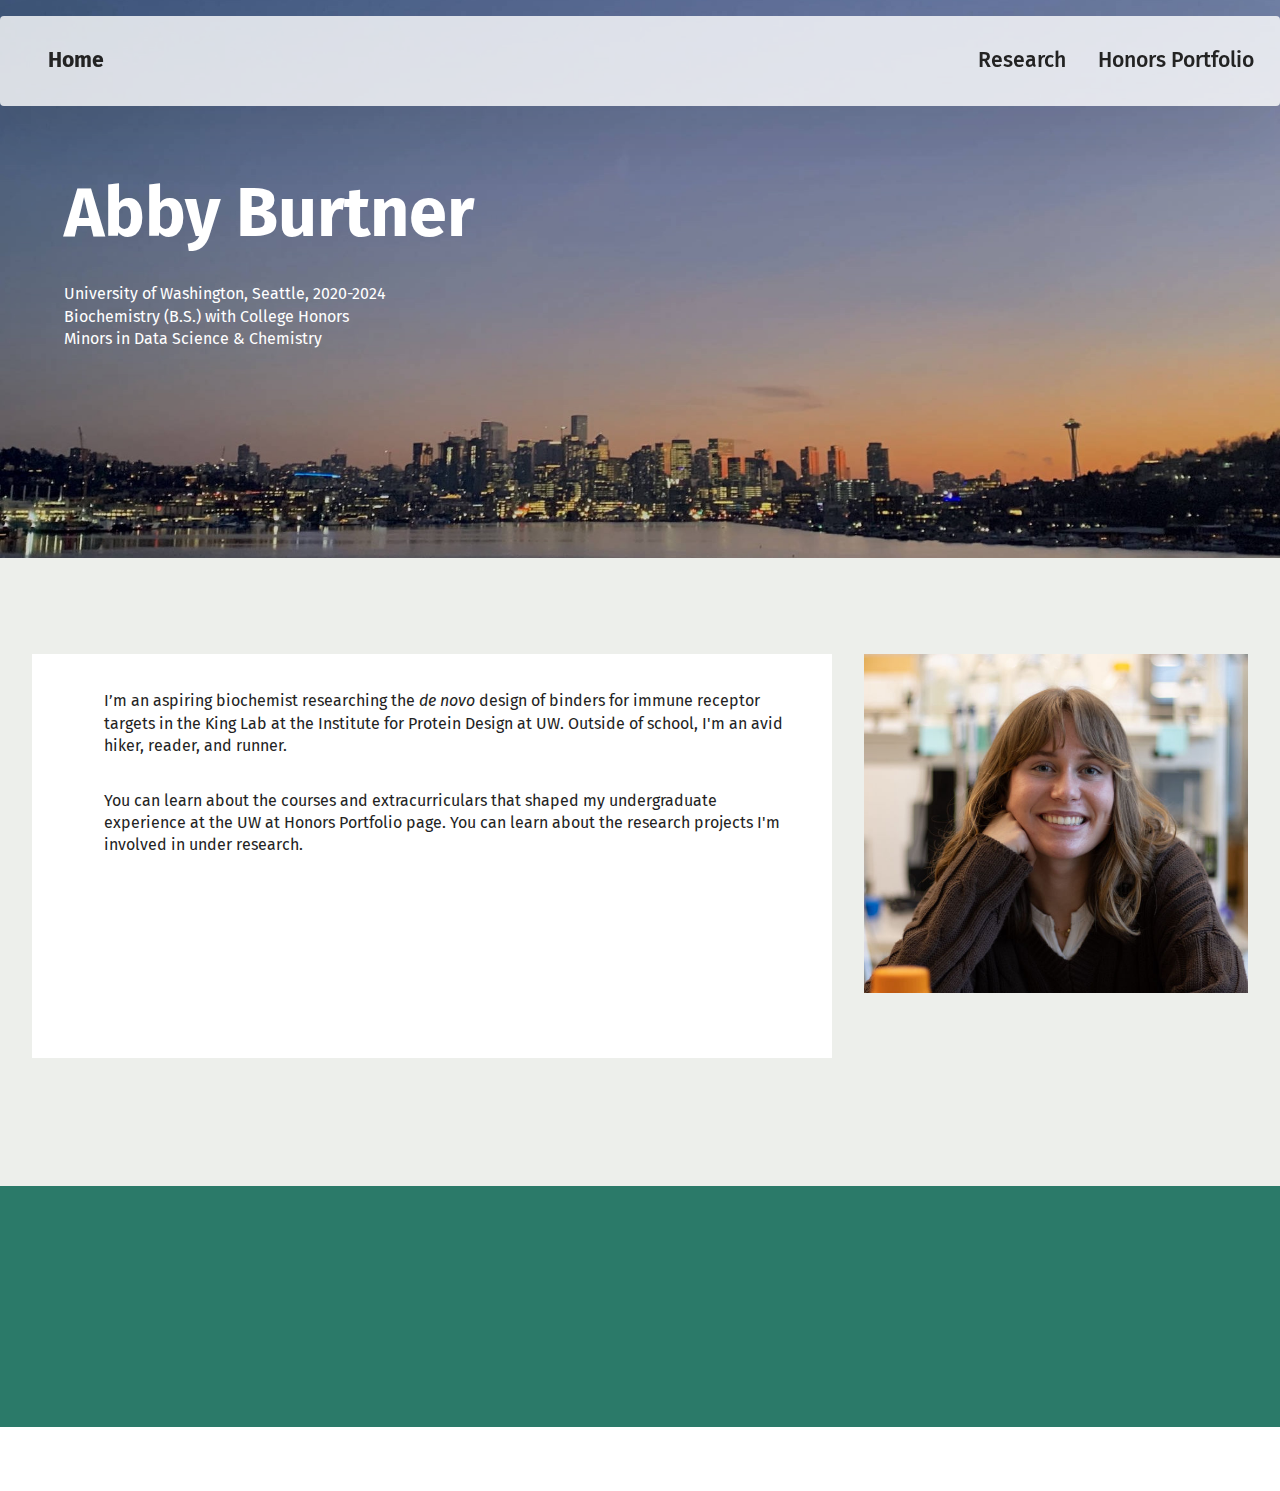
==== commit 4cf0834d: "create github pages" ====
--- a/index.html
+++ b/index.html
@@ -20,7 +20,7 @@
   <link rel="stylesheet" href="assets/theme/css/style.css">
   <link rel="preload" href="https://fonts.googleapis.com/css?family=Fira+Sans:100,100i,200,200i,300,300i,400,400i,500,500i,600,600i,700,700i,800,800i,900,900i&display=swap" as="style" onload="this.onload=null;this.rel='stylesheet'">
   <noscript><link rel="stylesheet" href="https://fonts.googleapis.com/css?family=Fira+Sans:100,100i,200,200i,300,300i,400,400i,500,500i,600,600i,700,700i,800,800i,900,900i&display=swap"></noscript>
-  <link rel="preload" as="style" href="assets/mobirise/css/mbr-additional.css?v=A4k3UA"><link rel="stylesheet" href="assets/mobirise/css/mbr-additional.css?v=A4k3UA" type="text/css">
+  <link rel="preload" as="style" href="assets/mobirise/css/mbr-additional.css?v=fhCxkI"><link rel="stylesheet" href="assets/mobirise/css/mbr-additional.css?v=fhCxkI" type="text/css">
 
   
   
@@ -143,9 +143,10 @@
             
         </div>
     </div>
-</section><section class="display-7" style="padding: 0;align-items: center;justify-content: center;flex-wrap: wrap;    align-content: center;display: flex;position: relative;height: 4rem;"><a href="https://mobiri.se/3183282" style="flex: 1 1;height: 4rem;position: absolute;width: 100%;z-index: 1;"><img alt="" style="height: 4rem;" src="[data-uri]"></a><p style="margin: 0;text-align: center;" class="display-7">&#8204;</p><a style="z-index:1" href="https://mobirise.com/offline-website-builder.html">Offline Website Creator</a></section><script src="assets/bootstrap/js/bootstrap.bundle.min.js"></script>  <script src="assets/smoothscroll/smooth-scroll.js"></script>  <script src="assets/ytplayer/index.js"></script>  <script src="assets/dropdown/js/navbar-dropdown.js"></script>  <script src="assets/theme/js/script.js"></script>  
+</section><section class="display-7" style="padding: 0;align-items: center;justify-content: center;flex-wrap: wrap;    align-content: center;display: flex;position: relative;height: 4rem;"><a href="https://mobiri.se/3183282" style="flex: 1 1;height: 4rem;position: absolute;width: 100%;z-index: 1;"><img alt="" style="height: 4rem;" src="[data-uri]"></a><p style="margin: 0;text-align: center;" class="display-7">&#8204;</p><a style="z-index:1" href="https://mobirise.com/html-builder.html">HTML Maker</a></section><script src="assets/bootstrap/js/bootstrap.bundle.min.js"></script>  <script src="assets/smoothscroll/smooth-scroll.js"></script>  <script src="assets/ytplayer/index.js"></script>  <script src="assets/dropdown/js/navbar-dropdown.js"></script>  <script src="assets/theme/js/script.js"></script>  
   
   
-  <input name="animation" type="hidden">
+ <div id="scrollToTop" class="scrollToTop mbr-arrow-up"><a style="text-align: center;"><i class="mbr-arrow-up-icon mbr-arrow-up-icon-cm cm-icon cm-icon-smallarrow-up"></i></a></div>
+    <input name="animation" type="hidden">
   </body>
 </html>--- a/assets/mobirise/css/mbr-additional.css
+++ b/assets/mobirise/css/mbr-additional.css
@@ -11,7 +11,7 @@
 .plan,
 .card,
 .item-wrapper {
-  border-radius: 2rem !important;
+  border-radius: 0 !important;
 }
 .video-wrapper {
   overflow: hidden;
@@ -146,7 +146,7 @@
   border-radius: 4px;
 }
 .bg-primary {
-  background-color: #385493 !important;
+  background-color: #7787a5 !important;
 }
 .bg-success {
   background-color: #000000 !important;
@@ -162,8 +162,8 @@
 }
 .btn-primary,
 .btn-primary:active {
-  background-color: #385493 !important;
-  border-color: #385493 !important;
+  background-color: #7787a5 !important;
+  border-color: #7787a5 !important;
   color: #ffffff !important;
   box-shadow: none;
 }
@@ -172,15 +172,15 @@
 .btn-primary.focus,
 .btn-primary.active {
   color: inherit;
-  background-color: #4669b8 !important;
-  border-color: #4669b8 !important;
+  background-color: #96a2b9 !important;
+  border-color: #96a2b9 !important;
   box-shadow: none;
 }
 .btn-primary.disabled,
 .btn-primary:disabled {
   color: #ffffff !important;
-  background-color: #4669b8 !important;
-  border-color: #4669b8 !important;
+  background-color: #96a2b9 !important;
+  border-color: #96a2b9 !important;
 }
 .btn-secondary,
 .btn-secondary:active {
@@ -339,23 +339,23 @@
 .btn-primary-outline,
 .btn-primary-outline:active {
   background-color: transparent !important;
-  border-color: #385493;
-  color: #385493;
+  border-color: #7787a5;
+  color: #7787a5;
 }
 .btn-primary-outline:hover,
 .btn-primary-outline:focus,
 .btn-primary-outline.focus,
 .btn-primary-outline.active {
-  color: #203054 !important;
+  color: #4f5d77 !important;
   background-color: transparent !important;
-  border-color: #203054 !important;
+  border-color: #4f5d77 !important;
   box-shadow: none !important;
 }
 .btn-primary-outline.disabled,
 .btn-primary-outline:disabled {
   color: #ffffff !important;
-  background-color: #385493 !important;
-  border-color: #385493 !important;
+  background-color: #7787a5 !important;
+  border-color: #7787a5 !important;
 }
 .btn-secondary-outline,
 .btn-secondary-outline:active {
@@ -505,7 +505,7 @@
   border-color: #fafafa !important;
 }
 .text-primary {
-  color: #385493 !important;
+  color: #7787a5 !important;
 }
 .text-secondary {
   color: #dab844 !important;
@@ -531,7 +531,7 @@
 a.text-primary:hover,
 a.text-primary:focus,
 a.text-primary.active {
-  color: #1c2a49 !important;
+  color: #48556e !important;
 }
 a.text-secondary:hover,
 a.text-secondary:focus,
@@ -569,20 +569,15 @@
   color: #000000 !important;
 }
 a[class*="text-"]:not(.nav-link):not(.dropdown-item):not([role]):not(.navbar-caption) {
+  transition: 0.2s;
   position: relative;
-  background-image: transparent;
+  background-image: linear-gradient(currentColor 50%, currentColor 50%);
   background-size: 10000px 2px;
   background-repeat: no-repeat;
-  background-position: 0px 1.2em;
-  background-position: -10000px 1.2em;
-}
-a[class*="text-"]:not(.nav-link):not(.dropdown-item):not([role]):not(.navbar-caption):hover {
-  transition: background-position 2s ease-in-out;
-  background-image: linear-gradient(currentColor 50%, currentColor 50%);
-  background-position: 0px 1.2em;
+  background-position: 0 1.2em;
 }
 .nav-tabs .nav-link.active {
-  color: #385493;
+  color: #7787a5;
 }
 .nav-tabs .nav-link:not(.active) {
   color: #232323;
@@ -599,30 +594,21 @@
 .alert-danger {
   background-color: #757b62;
 }
-.mbr-section-btn .btn:not(.btn-form) {
-  border-radius: 100px;
-}
-.mbr-gallery-filter li a {
-  border-radius: 100px !important;
-}
 .mbr-gallery-filter li.active .btn {
-  background-color: #385493;
-  border-color: #385493;
+  background-color: #7787a5;
+  border-color: #7787a5;
   color: #ffffff;
 }
 .mbr-gallery-filter li.active .btn:focus {
   box-shadow: none;
 }
-.nav-tabs .nav-link {
-  border-radius: 100px !important;
-}
 a,
 a:hover {
-  color: #385493;
+  color: #7787a5;
 }
 .mbr-plan-header.bg-primary .mbr-plan-subtitle,
 .mbr-plan-header.bg-primary .mbr-plan-price-desc {
-  color: #7d96cd;
+  color: #c4cbd8;
 }
 .mbr-plan-header.bg-success .mbr-plan-subtitle,
 .mbr-plan-header.bg-success .mbr-plan-price-desc {
@@ -641,15 +627,11 @@
   color: #b3b7a5;
 }
 /* Scroll to top button*/
-.scrollToTop_wraper {
-  display: none;
-}
 .form-control {
   font-family: 'Fira Sans', sans-serif;
   font-size: 1rem;
   line-height: 1.3;
   font-weight: 400;
-  border-radius: 40px !important;
 }
 .form-control > .mbr-iconfont {
   font-size: 1.25rem;
@@ -657,7 +639,7 @@
 .form-control:hover,
 .form-control:focus {
   box-shadow: rgba(0, 0, 0, 0.07) 0px 1px 1px 0px, rgba(0, 0, 0, 0.07) 0px 1px 3px 0px, rgba(0, 0, 0, 0.03) 0px 0px 0px 1px;
-  border-color: #385493 !important;
+  border-color: #7787a5 !important;
 }
 .form-control:-webkit-input-placeholder {
   font-family: 'Fira Sans', sans-serif;
@@ -669,32 +651,19 @@
   font-size: 1.25rem;
 }
 blockquote {
-  border-color: #385493;
+  border-color: #7787a5;
 }
 /* Forms */
-.mbr-form .input-group-btn .btn {
-  border-radius: 100px !important;
-}
-.mbr-form .input-group-btn .btn:hover {
-  box-shadow: 0 10px 40px 0 rgba(0, 0, 0, 0.2);
-}
-.mbr-form .input-group-btn button[type="submit"] {
-  border-radius: 100px !important;
-  padding: 1rem 3rem;
-}
-.mbr-form .input-group-btn button[type="submit"]:hover {
-  box-shadow: 0 10px 40px 0 rgba(0, 0, 0, 0.2);
-}
 .jq-selectbox li:hover,
 .jq-selectbox li.selected {
-  background-color: #385493;
+  background-color: #7787a5;
   color: #ffffff;
 }
 .jq-number__spin {
   transition: 0.25s ease;
 }
 .jq-number__spin:hover {
-  border-color: #385493;
+  border-color: #7787a5;
 }
 .jq-selectbox .jq-selectbox__trigger-arrow,
 .jq-number__spin.minus:after,
@@ -706,14 +675,14 @@
 .jq-selectbox:hover .jq-selectbox__trigger-arrow,
 .jq-number__spin.minus:hover:after,
 .jq-number__spin.plus:hover:after {
-  border-top-color: #385493;
-  border-bottom-color: #385493;
+  border-top-color: #7787a5;
+  border-bottom-color: #7787a5;
 }
 .xdsoft_datetimepicker .xdsoft_calendar td.xdsoft_default,
 .xdsoft_datetimepicker .xdsoft_calendar td.xdsoft_current,
 .xdsoft_datetimepicker .xdsoft_timepicker .xdsoft_time_box > div > div.xdsoft_current {
   color: #ffffff !important;
-  background-color: #385493 !important;
+  background-color: #7787a5 !important;
   box-shadow: none !important;
 }
 .xdsoft_datetimepicker .xdsoft_calendar td:hover,
@@ -744,7 +713,7 @@
   top: 50%;
   left: 50%;
   transform: translateX(-50%) translateY(-50%);
-  background-image: url("data:image/svg+xml;charset=UTF-8,%3csvg width='32' height='32' viewBox='0 0 64 64' xmlns='http://www.w3.org/2000/svg' stroke='%23385493' %3e%3cg fill='none' fill-rule='evenodd'%3e%3cg transform='translate(16 16)' stroke-width='2'%3e%3ccircle stroke-opacity='.5' cx='16' cy='16' r='16'/%3e%3cpath d='M32 16c0-9.94-8.06-16-16-16'%3e%3canimateTransform attributeName='transform' type='rotate' from='0 16 16' to='360 16 16' dur='1s' repeatCount='indefinite'/%3e%3c/path%3e%3c/g%3e%3c/g%3e%3c/svg%3e");
+  background-image: url("data:image/svg+xml;charset=UTF-8,%3csvg width='32' height='32' viewBox='0 0 64 64' xmlns='http://www.w3.org/2000/svg' stroke='%237787a5' %3e%3cg fill='none' fill-rule='evenodd'%3e%3cg transform='translate(16 16)' stroke-width='2'%3e%3ccircle stroke-opacity='.5' cx='16' cy='16' r='16'/%3e%3cpath d='M32 16c0-9.94-8.06-16-16-16'%3e%3canimateTransform attributeName='transform' type='rotate' from='0 16 16' to='360 16 16' dur='1s' repeatCount='indefinite'/%3e%3c/path%3e%3c/g%3e%3c/g%3e%3c/svg%3e");
 }
 section.lazy-placeholder:after {
   opacity: 0.5;
@@ -839,6 +808,7 @@
   margin: 0 !important;
   border-radius: 1rem !important;
   transition: 0.3s all !important;
+  border-radius: 4px !important;
 }
 .cid-ubzigQFgJW .navbar-nav .nav-item .nav-link:hover {
   background-color: rgba(27, 31, 10, 0.06);
@@ -861,6 +831,7 @@
   border-radius: 0.5rem !important;
   margin: 0 8px !important;
   transition: 0.3s all !important;
+  border-radius: 4px !important;
 }
 .cid-ubzigQFgJW .navbar-nav .dropdown-item:hover {
   background-color: rgba(27, 31, 10, 0.06);
@@ -920,6 +891,7 @@
   margin-top: 1rem;
   background-color: #ffffff;
   box-shadow: 0 30px 60px 0 rgba(27, 31, 10, 0.08);
+  border-radius: 4px !important;
 }
 @media (max-width: 992px) {
   .cid-ubzigQFgJW .container {
@@ -948,6 +920,7 @@
   min-width: auto;
   background: #ffffff;
   background: rgba(255, 255, 255, 0.8) !important;
+  border-radius: 4px !important;
 }
 .cid-ubzigQFgJW .nav-item:focus,
 .cid-ubzigQFgJW .nav-link:focus {
@@ -995,6 +968,7 @@
 }
 .cid-ubzigQFgJW .navbar .navbar-logo img {
   width: auto;
+  border-radius: 4px !important;
 }
 .cid-ubzigQFgJW .navbar .navbar-collapse {
   z-index: 1;
@@ -1273,6 +1247,7 @@
     border-color: rgba(255, 255, 255, 0.8) !important;
     background: rgba(255, 255, 255, 0.8) !important;
     backdrop-filter: blur(8px);
+    border-radius: 4px !important;
   }
   .cid-ubzigQFgJW .navbar-nav .nav-item .nav-link::after {
     margin-left: 10px;
@@ -1630,6 +1605,7 @@
   margin: 0 !important;
   border-radius: 1rem !important;
   transition: 0.3s all !important;
+  border-radius: 4px !important;
 }
 .cid-ubzigQFgJW .navbar-nav .nav-item .nav-link:hover {
   background-color: rgba(27, 31, 10, 0.06);
@@ -1652,6 +1628,7 @@
   border-radius: 0.5rem !important;
   margin: 0 8px !important;
   transition: 0.3s all !important;
+  border-radius: 4px !important;
 }
 .cid-ubzigQFgJW .navbar-nav .dropdown-item:hover {
   background-color: rgba(27, 31, 10, 0.06);
@@ -1711,6 +1688,7 @@
   margin-top: 1rem;
   background-color: #ffffff;
   box-shadow: 0 30px 60px 0 rgba(27, 31, 10, 0.08);
+  border-radius: 4px !important;
 }
 @media (max-width: 992px) {
   .cid-ubzigQFgJW .container {
@@ -1739,6 +1717,7 @@
   min-width: auto;
   background: #ffffff;
   background: rgba(255, 255, 255, 0.8) !important;
+  border-radius: 4px !important;
 }
 .cid-ubzigQFgJW .nav-item:focus,
 .cid-ubzigQFgJW .nav-link:focus {
@@ -1786,6 +1765,7 @@
 }
 .cid-ubzigQFgJW .navbar .navbar-logo img {
   width: auto;
+  border-radius: 4px !important;
 }
 .cid-ubzigQFgJW .navbar .navbar-collapse {
   z-index: 1;
@@ -2064,6 +2044,7 @@
     border-color: rgba(255, 255, 255, 0.8) !important;
     background: rgba(255, 255, 255, 0.8) !important;
     backdrop-filter: blur(8px);
+    border-radius: 4px !important;
   }
   .cid-ubzigQFgJW .navbar-nav .nav-item .nav-link::after {
     margin-left: 10px;
@@ -2317,6 +2298,7 @@
   margin: 0 !important;
   border-radius: 1rem !important;
   transition: 0.3s all !important;
+  border-radius: 4px !important;
 }
 .cid-ubzigQFgJW .navbar-nav .nav-item .nav-link:hover {
   background-color: rgba(27, 31, 10, 0.06);
@@ -2339,6 +2321,7 @@
   border-radius: 0.5rem !important;
   margin: 0 8px !important;
   transition: 0.3s all !important;
+  border-radius: 4px !important;
 }
 .cid-ubzigQFgJW .navbar-nav .dropdown-item:hover {
   background-color: rgba(27, 31, 10, 0.06);
@@ -2398,6 +2381,7 @@
   margin-top: 1rem;
   background-color: #ffffff;
   box-shadow: 0 30px 60px 0 rgba(27, 31, 10, 0.08);
+  border-radius: 4px !important;
 }
 @media (max-width: 992px) {
   .cid-ubzigQFgJW .container {
@@ -2426,6 +2410,7 @@
   min-width: auto;
   background: #ffffff;
   background: rgba(255, 255, 255, 0.8) !important;
+  border-radius: 4px !important;
 }
 .cid-ubzigQFgJW .nav-item:focus,
 .cid-ubzigQFgJW .nav-link:focus {
@@ -2473,6 +2458,7 @@
 }
 .cid-ubzigQFgJW .navbar .navbar-logo img {
   width: auto;
+  border-radius: 4px !important;
 }
 .cid-ubzigQFgJW .navbar .navbar-collapse {
   z-index: 1;
@@ -2751,6 +2737,7 @@
     border-color: rgba(255, 255, 255, 0.8) !important;
     background: rgba(255, 255, 255, 0.8) !important;
     backdrop-filter: blur(8px);
+    border-radius: 4px !important;
   }
   .cid-ubzigQFgJW .navbar-nav .nav-item .nav-link::after {
     margin-left: 10px;
@@ -3882,6 +3869,7 @@
   margin: 0 !important;
   border-radius: 1rem !important;
   transition: 0.3s all !important;
+  border-radius: 4px !important;
 }
 .cid-ubzigQFgJW .navbar-nav .nav-item .nav-link:hover {
   background-color: rgba(27, 31, 10, 0.06);
@@ -3904,6 +3892,7 @@
   border-radius: 0.5rem !important;
   margin: 0 8px !important;
   transition: 0.3s all !important;
+  border-radius: 4px !important;
 }
 .cid-ubzigQFgJW .navbar-nav .dropdown-item:hover {
   background-color: rgba(27, 31, 10, 0.06);
@@ -3963,6 +3952,7 @@
   margin-top: 1rem;
   background-color: #ffffff;
   box-shadow: 0 30px 60px 0 rgba(27, 31, 10, 0.08);
+  border-radius: 4px !important;
 }
 @media (max-width: 992px) {
   .cid-ubzigQFgJW .container {
@@ -3991,6 +3981,7 @@
   min-width: auto;
   background: #ffffff;
   background: rgba(255, 255, 255, 0.8) !important;
+  border-radius: 4px !important;
 }
 .cid-ubzigQFgJW .nav-item:focus,
 .cid-ubzigQFgJW .nav-link:focus {
@@ -4038,6 +4029,7 @@
 }
 .cid-ubzigQFgJW .navbar .navbar-logo img {
   width: auto;
+  border-radius: 4px !important;
 }
 .cid-ubzigQFgJW .navbar .navbar-collapse {
   z-index: 1;
@@ -4316,6 +4308,7 @@
     border-color: rgba(255, 255, 255, 0.8) !important;
     background: rgba(255, 255, 255, 0.8) !important;
     backdrop-filter: blur(8px);
+    border-radius: 4px !important;
   }
   .cid-ubzigQFgJW .navbar-nav .nav-item .nav-link::after {
     margin-left: 10px;
@@ -4618,6 +4611,7 @@
   margin: 0 !important;
   border-radius: 1rem !important;
   transition: 0.3s all !important;
+  border-radius: 4px !important;
 }
 .cid-ubzigQFgJW .navbar-nav .nav-item .nav-link:hover {
   background-color: rgba(27, 31, 10, 0.06);
@@ -4640,6 +4634,7 @@
   border-radius: 0.5rem !important;
   margin: 0 8px !important;
   transition: 0.3s all !important;
+  border-radius: 4px !important;
 }
 .cid-ubzigQFgJW .navbar-nav .dropdown-item:hover {
   background-color: rgba(27, 31, 10, 0.06);
@@ -4699,6 +4694,7 @@
   margin-top: 1rem;
   background-color: #ffffff;
   box-shadow: 0 30px 60px 0 rgba(27, 31, 10, 0.08);
+  border-radius: 4px !important;
 }
 @media (max-width: 992px) {
   .cid-ubzigQFgJW .container {
@@ -4727,6 +4723,7 @@
   min-width: auto;
   background: #ffffff;
   background: rgba(255, 255, 255, 0.8) !important;
+  border-radius: 4px !important;
 }
 .cid-ubzigQFgJW .nav-item:focus,
 .cid-ubzigQFgJW .nav-link:focus {
@@ -4774,6 +4771,7 @@
 }
 .cid-ubzigQFgJW .navbar .navbar-logo img {
   width: auto;
+  border-radius: 4px !important;
 }
 .cid-ubzigQFgJW .navbar .navbar-collapse {
   z-index: 1;
@@ -5052,6 +5050,7 @@
     border-color: rgba(255, 255, 255, 0.8) !important;
     background: rgba(255, 255, 255, 0.8) !important;
     backdrop-filter: blur(8px);
+    border-radius: 4px !important;
   }
   .cid-ubzigQFgJW .navbar-nav .nav-item .nav-link::after {
     margin-left: 10px;
@@ -5174,6 +5173,9 @@
 }
 .cid-udu1ZJ3Jfv img {
   width: 100%;
+}
+.cid-udu1ZJ3Jfv .mbr-description {
+  text-align: center;
 }
 .cid-tJS9NNcTLZ {
   padding-top: 2rem;
@@ -5302,6 +5304,7 @@
   margin: 0 !important;
   border-radius: 1rem !important;
   transition: 0.3s all !important;
+  border-radius: 4px !important;
 }
 .cid-ubzigQFgJW .navbar-nav .nav-item .nav-link:hover {
   background-color: rgba(27, 31, 10, 0.06);
@@ -5324,6 +5327,7 @@
   border-radius: 0.5rem !important;
   margin: 0 8px !important;
   transition: 0.3s all !important;
+  border-radius: 4px !important;
 }
 .cid-ubzigQFgJW .navbar-nav .dropdown-item:hover {
   background-color: rgba(27, 31, 10, 0.06);
@@ -5383,6 +5387,7 @@
   margin-top: 1rem;
   background-color: #ffffff;
   box-shadow: 0 30px 60px 0 rgba(27, 31, 10, 0.08);
+  border-radius: 4px !important;
 }
 @media (max-width: 992px) {
   .cid-ubzigQFgJW .container {
@@ -5411,6 +5416,7 @@
   min-width: auto;
   background: #ffffff;
   background: rgba(255, 255, 255, 0.8) !important;
+  border-radius: 4px !important;
 }
 .cid-ubzigQFgJW .nav-item:focus,
 .cid-ubzigQFgJW .nav-link:focus {
@@ -5458,6 +5464,7 @@
 }
 .cid-ubzigQFgJW .navbar .navbar-logo img {
   width: auto;
+  border-radius: 4px !important;
 }
 .cid-ubzigQFgJW .navbar .navbar-collapse {
   z-index: 1;
@@ -5736,6 +5743,7 @@
     border-color: rgba(255, 255, 255, 0.8) !important;
     background: rgba(255, 255, 255, 0.8) !important;
     backdrop-filter: blur(8px);
+    border-radius: 4px !important;
   }
   .cid-ubzigQFgJW .navbar-nav .nav-item .nav-link::after {
     margin-left: 10px;
@@ -5798,15 +5806,15 @@
     padding: 1rem;
   }
 }
-.cid-ucOVuM6sUy {
-  padding-top: 8rem;
-  padding-bottom: 6rem;
-  background-color: #edefeb;
-}
-.cid-ucOVuM6sUy .mbr-fallback-image.disabled {
+.cid-udwbs5JUZJ {
+  padding-top: 6rem;
+  padding-bottom: 0rem;
+  background-color: #ffffff;
+}
+.cid-udwbs5JUZJ .mbr-fallback-image.disabled {
   display: none;
 }
-.cid-ucOVuM6sUy .mbr-fallback-image {
+.cid-udwbs5JUZJ .mbr-fallback-image {
   display: block;
   background-size: cover;
   background-position: center center;
@@ -5815,51 +5823,52 @@
   position: absolute;
   top: 0;
 }
-@media (max-width: 767px) {
-  .cid-ucOVuM6sUy .image-wrapper {
-    flex-direction: column;
-  }
-  .cid-ucOVuM6sUy .image-wrapper img {
-    margin: auto;
+@media (max-width: 991px) {
+  .cid-udwbs5JUZJ .image-wrapper {
     margin-bottom: 1rem;
   }
 }
-.cid-ucOVuM6sUy .card-box {
-  max-width: 750px;
-  padding-top: 2rem;
-  margin-left: auto;
-  margin-right: 0;
-}
-.cid-ucOVuM6sUy img,
-.cid-ucOVuM6sUy .item-img {
+.cid-udwbs5JUZJ .row {
+  flex-direction: row-reverse;
+}
+.cid-udwbs5JUZJ img {
   width: 100%;
 }
-.cid-ucOVuM6sUy .card-wrapper {
-  background: #ffffff;
-}
-.cid-ucOVuM6sUy .mbr-text,
-.cid-ucOVuM6sUy .mbr-section-btn {
-  color: #000000;
-}
-.cid-ucOVuM6sUy .card-title,
-.cid-ucOVuM6sUy .card-box {
-  color: #232323;
-}
-@media (max-width: 767px) {
-  .cid-ucOVuM6sUy .card-content-text {
-    padding: 2rem 1.5rem;
+.cid-udwbsPpywC {
+  padding-top: 0rem;
+  padding-bottom: 0rem;
+  background-color: #ffffff;
+}
+.cid-udwbtueicB {
+  padding-top: 0rem;
+  padding-bottom: 6rem;
+  background-color: #ffffff;
+}
+.cid-udwbtueicB .mbr-fallback-image.disabled {
+  display: none;
+}
+.cid-udwbtueicB .mbr-fallback-image {
+  display: block;
+  background-size: cover;
+  background-position: center center;
+  width: 100%;
+  height: 100%;
+  position: absolute;
+  top: 0;
+}
+@media (max-width: 991px) {
+  .cid-udwbtueicB .image-wrapper {
     margin-bottom: 1rem;
   }
 }
-@media (min-width: 768px) and (max-width: 991px) {
-  .cid-ucOVuM6sUy .card-content-text {
-    padding: 2.25rem;
-  }
-}
-@media (min-width: 992px) {
-  .cid-ucOVuM6sUy .card-content-text {
-    padding: 4rem;
-  }
+.cid-udwbtueicB .row {
+  flex-direction: row-reverse;
+}
+.cid-udwbtueicB img {
+  width: 100%;
+}
+.cid-udwbtueicB .mbr-description {
+  text-align: center;
 }
 .cid-tJS9NNcTLZ {
   padding-top: 2rem;
@@ -5988,6 +5997,7 @@
   margin: 0 !important;
   border-radius: 1rem !important;
   transition: 0.3s all !important;
+  border-radius: 4px !important;
 }
 .cid-ubzigQFgJW .navbar-nav .nav-item .nav-link:hover {
   background-color: rgba(27, 31, 10, 0.06);
@@ -6010,6 +6020,7 @@
   border-radius: 0.5rem !important;
   margin: 0 8px !important;
   transition: 0.3s all !important;
+  border-radius: 4px !important;
 }
 .cid-ubzigQFgJW .navbar-nav .dropdown-item:hover {
   background-color: rgba(27, 31, 10, 0.06);
@@ -6069,6 +6080,7 @@
   margin-top: 1rem;
   background-color: #ffffff;
   box-shadow: 0 30px 60px 0 rgba(27, 31, 10, 0.08);
+  border-radius: 4px !important;
 }
 @media (max-width: 992px) {
   .cid-ubzigQFgJW .container {
@@ -6097,6 +6109,7 @@
   min-width: auto;
   background: #ffffff;
   background: rgba(255, 255, 255, 0.8) !important;
+  border-radius: 4px !important;
 }
 .cid-ubzigQFgJW .nav-item:focus,
 .cid-ubzigQFgJW .nav-link:focus {
@@ -6144,6 +6157,7 @@
 }
 .cid-ubzigQFgJW .navbar .navbar-logo img {
   width: auto;
+  border-radius: 4px !important;
 }
 .cid-ubzigQFgJW .navbar .navbar-collapse {
   z-index: 1;
@@ -6422,6 +6436,7 @@
     border-color: rgba(255, 255, 255, 0.8) !important;
     background: rgba(255, 255, 255, 0.8) !important;
     backdrop-filter: blur(8px);
+    border-radius: 4px !important;
   }
   .cid-ubzigQFgJW .navbar-nav .nav-item .nav-link::after {
     margin-left: 10px;
@@ -6484,61 +6499,69 @@
     padding: 1rem;
   }
 }
-.cid-ucOWRE5ePb {
-  padding-top: 8rem;
+.cid-udwkXm5e5A {
+  padding-top: 6rem;
+  padding-bottom: 0rem;
+  background-color: #ffffff;
+}
+.cid-udwkXm5e5A .mbr-fallback-image.disabled {
+  display: none;
+}
+.cid-udwkXm5e5A .mbr-fallback-image {
+  display: block;
+  background-size: cover;
+  background-position: center center;
+  width: 100%;
+  height: 100%;
+  position: absolute;
+  top: 0;
+}
+@media (max-width: 991px) {
+  .cid-udwkXm5e5A .image-wrapper {
+    margin-bottom: 1rem;
+  }
+}
+.cid-udwkXm5e5A .row {
+  flex-direction: row-reverse;
+}
+.cid-udwkXm5e5A img {
+  width: 100%;
+}
+.cid-udwkVFtKkR {
+  padding-top: 2rem;
+  padding-bottom: 0rem;
+  background-color: #ffffff;
+}
+.cid-udwkWDHbjk {
+  padding-top: 0rem;
   padding-bottom: 6rem;
   background-color: #ffffff;
 }
-.cid-ucOWRE5ePb .item-subtitle {
-  line-height: 1.2;
-  color: #000000;
-}
-.cid-ucOWRE5ePb img,
-.cid-ucOWRE5ePb .item-img {
+.cid-udwkWDHbjk .mbr-fallback-image.disabled {
+  display: none;
+}
+.cid-udwkWDHbjk .mbr-fallback-image {
+  display: block;
+  background-size: cover;
+  background-position: center center;
   width: 100%;
   height: 100%;
-  height: 300px;
-  object-fit: cover;
-}
-.cid-ucOWRE5ePb .item:focus,
-.cid-ucOWRE5ePb span:focus {
-  outline: none;
-}
-.cid-ucOWRE5ePb .item {
-  margin-bottom: 2rem;
-}
-@media (max-width: 767px) {
-  .cid-ucOWRE5ePb .item {
+  position: absolute;
+  top: 0;
+}
+@media (max-width: 991px) {
+  .cid-udwkWDHbjk .image-wrapper {
     margin-bottom: 1rem;
   }
 }
-.cid-ucOWRE5ePb .item-wrapper {
-  position: relative;
-  border-radius: 4px;
-  height: 100%;
-  display: flex;
-  flex-flow: column nowrap;
-}
-.cid-ucOWRE5ePb .item-content {
-  display: flex;
-  flex-direction: column;
-  height: 100%;
-}
-.cid-ucOWRE5ePb .item-content .item-footer {
-  margin-top: auto;
-}
-.cid-ucOWRE5ePb .mbr-section-title {
-  color: #000000;
-}
-.cid-ucOWRE5ePb .mbr-text,
-.cid-ucOWRE5ePb .mbr-section-btn {
-  color: #000000;
-}
-.cid-ucOWRE5ePb .item-title {
-  color: #000000;
-}
-.cid-ucOWRE5ePb .content-head {
-  max-width: 800px;
+.cid-udwkWDHbjk .row {
+  flex-direction: row-reverse;
+}
+.cid-udwkWDHbjk img {
+  width: 100%;
+}
+.cid-udwkWDHbjk .mbr-description {
+  text-align: center;
 }
 .cid-tJS9NNcTLZ {
   padding-top: 2rem;
@@ -6667,6 +6690,7 @@
   margin: 0 !important;
   border-radius: 1rem !important;
   transition: 0.3s all !important;
+  border-radius: 4px !important;
 }
 .cid-ubzigQFgJW .navbar-nav .nav-item .nav-link:hover {
   background-color: rgba(27, 31, 10, 0.06);
@@ -6689,6 +6713,7 @@
   border-radius: 0.5rem !important;
   margin: 0 8px !important;
   transition: 0.3s all !important;
+  border-radius: 4px !important;
 }
 .cid-ubzigQFgJW .navbar-nav .dropdown-item:hover {
   background-color: rgba(27, 31, 10, 0.06);
@@ -6748,6 +6773,7 @@
   margin-top: 1rem;
   background-color: #ffffff;
   box-shadow: 0 30px 60px 0 rgba(27, 31, 10, 0.08);
+  border-radius: 4px !important;
 }
 @media (max-width: 992px) {
   .cid-ubzigQFgJW .container {
@@ -6776,6 +6802,7 @@
   min-width: auto;
   background: #ffffff;
   background: rgba(255, 255, 255, 0.8) !important;
+  border-radius: 4px !important;
 }
 .cid-ubzigQFgJW .nav-item:focus,
 .cid-ubzigQFgJW .nav-link:focus {
@@ -6823,6 +6850,7 @@
 }
 .cid-ubzigQFgJW .navbar .navbar-logo img {
   width: auto;
+  border-radius: 4px !important;
 }
 .cid-ubzigQFgJW .navbar .navbar-collapse {
   z-index: 1;
@@ -7101,6 +7129,7 @@
     border-color: rgba(255, 255, 255, 0.8) !important;
     background: rgba(255, 255, 255, 0.8) !important;
     backdrop-filter: blur(8px);
+    border-radius: 4px !important;
   }
   .cid-ubzigQFgJW .navbar-nav .nav-item .nav-link::after {
     margin-left: 10px;
@@ -7163,15 +7192,15 @@
     padding: 1rem;
   }
 }
-.cid-ucOXKKD2KW {
-  padding-top: 7rem;
+.cid-udwrwu78k1 {
+  padding-top: 6rem;
   padding-bottom: 0rem;
   background-color: #ffffff;
 }
-.cid-ucOXKKD2KW .mbr-fallback-image.disabled {
+.cid-udwrwu78k1 .mbr-fallback-image.disabled {
   display: none;
 }
-.cid-ucOXKKD2KW .mbr-fallback-image {
+.cid-udwrwu78k1 .mbr-fallback-image {
   display: block;
   background-size: cover;
   background-position: center center;
@@ -7180,34 +7209,31 @@
   position: absolute;
   top: 0;
 }
-.cid-ucOXKKD2KW .mbr-text {
-  color: #000000;
-}
-.cid-ucOXKKD2KW .mbr-section-subtitle {
-  color: #ffffff;
-  text-align: left;
-}
-.cid-ucOXKKD2KW .main-button {
-  margin-bottom: 2rem;
-}
-@media (max-width: 767px) {
-  .cid-ucOXKKD2KW .main-button {
-    margin-bottom: 2rem;
-  }
-}
-.cid-ucOXKKD2KW .mbr-section-subtitle,
-.cid-ucOXKKD2KW .main-button {
-  color: #000000;
-}
-.cid-ucOY5ig6n6 {
-  padding-top: 1rem;
-  padding-bottom: 3rem;
+@media (max-width: 991px) {
+  .cid-udwrwu78k1 .image-wrapper {
+    margin-bottom: 1rem;
+  }
+}
+.cid-udwrwu78k1 .row {
+  flex-direction: row-reverse;
+}
+.cid-udwrwu78k1 img {
+  width: 100%;
+}
+.cid-udwrwTSsIQ {
+  padding-top: 0rem;
+  padding-bottom: 0rem;
   background-color: #ffffff;
 }
-.cid-ucOY5ig6n6 .mbr-fallback-image.disabled {
+.cid-udwCtxvYIw {
+  padding-top: 6rem;
+  padding-bottom: 6rem;
+  background-color: #ffffff;
+}
+.cid-udwCtxvYIw .mbr-fallback-image.disabled {
   display: none;
 }
-.cid-ucOY5ig6n6 .mbr-fallback-image {
+.cid-udwCtxvYIw .mbr-fallback-image {
   display: block;
   background-size: cover;
   background-position: center center;
@@ -7216,113 +7242,18 @@
   position: absolute;
   top: 0;
 }
-.cid-ucOY5ig6n6 .card-wrapper {
-  background: #edefeb;
-}
-@media (max-width: 767px) {
-  .cid-ucOY5ig6n6 .card-wrapper {
-    padding: 2rem 1.5rem;
-  }
-}
-@media (min-width: 768px) and (max-width: 991px) {
-  .cid-ucOY5ig6n6 .card-wrapper {
-    padding: 2.25rem;
-  }
+@media (max-width: 991px) {
+  .cid-udwCtxvYIw .image-wrapper {
+    margin-bottom: 1rem;
+  }
+}
+.cid-udwCtxvYIw img {
+  width: 100%;
 }
 @media (min-width: 992px) {
-  .cid-ucOY5ig6n6 .card-wrapper {
-    padding: 4rem;
-  }
-}
-.cid-ucOY5ig6n6 .mbr-text,
-.cid-ucOY5ig6n6 .mbr-section-btn {
-  color: #000000;
-  text-align: left;
-}
-.cid-ucOY5ig6n6 .card-title,
-.cid-ucOY5ig6n6 .card-box {
-  text-align: center;
-  color: #000000;
-}
-.cid-ucOY5ig6n6 .counter-container ul {
-  margin: 0;
-  padding-left: 2.25rem;
-  list-style: none;
-}
-.cid-ucOY5ig6n6 .counter-container ul li {
-  position: relative;
-  list-style: none;
-  margin-bottom: 2rem;
-}
-.cid-ucOY5ig6n6 .counter-container ul li:before {
-  position: absolute;
-  left: -1.5em;
-  content: "";
-  display: flex;
-  justify-content: center;
-  align-items: center;
-  color: #edefeb;
-  background-color: #edefeb;
-  width: 0.5em;
-  height: 0.5em;
-  top: 0.4em;
-  border-radius: 50%;
-}
-.cid-ucOY5ig6n6 .mbr-text UL {
-  text-align: left;
-}
-.cid-ucOYmEqZO3 {
-  padding-top: 0rem;
-  padding-bottom: 0rem;
-  background-color: #ffffff;
-}
-.cid-ucOYmEqZO3 .item-subtitle {
-  line-height: 1.2;
-  color: #000000;
-  text-align: center;
-}
-.cid-ucOYmEqZO3 img,
-.cid-ucOYmEqZO3 .item-img {
-  width: 100%;
-  height: 100%;
-  height: 400px;
-  object-fit: cover;
-}
-.cid-ucOYmEqZO3 .item:focus,
-.cid-ucOYmEqZO3 span:focus {
-  outline: none;
-}
-.cid-ucOYmEqZO3 .item {
-  margin-bottom: 2rem;
-}
-@media (max-width: 767px) {
-  .cid-ucOYmEqZO3 .item {
-    margin-bottom: 1rem;
-  }
-}
-.cid-ucOYmEqZO3 .item-wrapper {
-  position: relative;
-  border-radius: 4px;
-  display: flex;
-  flex-flow: column nowrap;
-}
-.cid-ucOYmEqZO3 .mbr-section-btn {
-  margin-top: auto !important;
-}
-.cid-ucOYmEqZO3 .mbr-section-title {
-  color: #232323;
-}
-.cid-ucOYmEqZO3 .mbr-text,
-.cid-ucOYmEqZO3 .mbr-section-btn {
-  color: #a6a99c;
-  text-align: center;
-}
-.cid-ucOYmEqZO3 .item-title {
-  color: #232323;
-  text-align: center;
-}
-.cid-ucOYmEqZO3 .content-head {
-  max-width: 800px;
+  .cid-udwCtxvYIw .text-wrapper {
+    padding: 2rem;
+  }
 }
 .cid-tJS9NNcTLZ {
   padding-top: 2rem;
@@ -7451,6 +7382,7 @@
   margin: 0 !important;
   border-radius: 1rem !important;
   transition: 0.3s all !important;
+  border-radius: 4px !important;
 }
 .cid-ubzigQFgJW .navbar-nav .nav-item .nav-link:hover {
   background-color: rgba(27, 31, 10, 0.06);
@@ -7473,6 +7405,7 @@
   border-radius: 0.5rem !important;
   margin: 0 8px !important;
   transition: 0.3s all !important;
+  border-radius: 4px !important;
 }
 .cid-ubzigQFgJW .navbar-nav .dropdown-item:hover {
   background-color: rgba(27, 31, 10, 0.06);
@@ -7532,6 +7465,7 @@
   margin-top: 1rem;
   background-color: #ffffff;
   box-shadow: 0 30px 60px 0 rgba(27, 31, 10, 0.08);
+  border-radius: 4px !important;
 }
 @media (max-width: 992px) {
   .cid-ubzigQFgJW .container {
@@ -7560,6 +7494,7 @@
   min-width: auto;
   background: #ffffff;
   background: rgba(255, 255, 255, 0.8) !important;
+  border-radius: 4px !important;
 }
 .cid-ubzigQFgJW .nav-item:focus,
 .cid-ubzigQFgJW .nav-link:focus {
@@ -7607,6 +7542,7 @@
 }
 .cid-ubzigQFgJW .navbar .navbar-logo img {
   width: auto;
+  border-radius: 4px !important;
 }
 .cid-ubzigQFgJW .navbar .navbar-collapse {
   z-index: 1;
@@ -7885,6 +7821,7 @@
     border-color: rgba(255, 255, 255, 0.8) !important;
     background: rgba(255, 255, 255, 0.8) !important;
     backdrop-filter: blur(8px);
+    border-radius: 4px !important;
   }
   .cid-ubzigQFgJW .navbar-nav .nav-item .nav-link::after {
     margin-left: 10px;
@@ -7947,15 +7884,15 @@
     padding: 1rem;
   }
 }
-.cid-ucP0aCwZC7 {
-  padding-top: 8rem;
-  padding-bottom: 3rem;
+.cid-udwxtQvEIc {
+  padding-top: 6rem;
+  padding-bottom: 0rem;
   background-color: #ffffff;
 }
-.cid-ucP0aCwZC7 .mbr-fallback-image.disabled {
+.cid-udwxtQvEIc .mbr-fallback-image.disabled {
   display: none;
 }
-.cid-ucP0aCwZC7 .mbr-fallback-image {
+.cid-udwxtQvEIc .mbr-fallback-image {
   display: block;
   background-size: cover;
   background-position: center center;
@@ -7964,34 +7901,31 @@
   position: absolute;
   top: 0;
 }
-.cid-ucP0aCwZC7 .mbr-text {
-  color: #000000;
-}
-.cid-ucP0aCwZC7 .mbr-section-subtitle {
-  color: #ffffff;
-  text-align: left;
-}
-.cid-ucP0aCwZC7 .main-button {
-  margin-bottom: 2rem;
-}
-@media (max-width: 767px) {
-  .cid-ucP0aCwZC7 .main-button {
-    margin-bottom: 2rem;
-  }
-}
-.cid-ucP0aCwZC7 .mbr-section-subtitle,
-.cid-ucP0aCwZC7 .main-button {
-  color: #000000;
-}
-.cid-ucP0urCOHA {
-  padding-top: 5rem;
-  padding-bottom: 5rem;
+@media (max-width: 991px) {
+  .cid-udwxtQvEIc .image-wrapper {
+    margin-bottom: 1rem;
+  }
+}
+.cid-udwxtQvEIc .row {
+  flex-direction: row-reverse;
+}
+.cid-udwxtQvEIc img {
+  width: 100%;
+}
+.cid-udwxtmrGIL {
+  padding-top: 1rem;
+  padding-bottom: 0rem;
   background-color: #ffffff;
 }
-.cid-ucP0urCOHA .mbr-fallback-image.disabled {
+.cid-udwxupG9Rh {
+  padding-top: 0rem;
+  padding-bottom: 6rem;
+  background-color: #ffffff;
+}
+.cid-udwxupG9Rh .mbr-fallback-image.disabled {
   display: none;
 }
-.cid-ucP0urCOHA .mbr-fallback-image {
+.cid-udwxupG9Rh .mbr-fallback-image {
   display: block;
   background-size: cover;
   background-position: center center;
@@ -8000,8 +7934,19 @@
   position: absolute;
   top: 0;
 }
-.cid-ucP0urCOHA .mbr-side-description {
-  text-align: left;
+@media (max-width: 991px) {
+  .cid-udwxupG9Rh .image-wrapper {
+    margin-bottom: 1rem;
+  }
+}
+.cid-udwxupG9Rh .row {
+  flex-direction: row-reverse;
+}
+.cid-udwxupG9Rh img {
+  width: 100%;
+}
+.cid-udwxupG9Rh .mbr-description {
+  text-align: center;
 }
 .cid-tJS9NNcTLZ {
   padding-top: 2rem;
@@ -8130,6 +8075,7 @@
   margin: 0 !important;
   border-radius: 1rem !important;
   transition: 0.3s all !important;
+  border-radius: 4px !important;
 }
 .cid-ubzigQFgJW .navbar-nav .nav-item .nav-link:hover {
   background-color: rgba(27, 31, 10, 0.06);
@@ -8152,6 +8098,7 @@
   border-radius: 0.5rem !important;
   margin: 0 8px !important;
   transition: 0.3s all !important;
+  border-radius: 4px !important;
 }
 .cid-ubzigQFgJW .navbar-nav .dropdown-item:hover {
   background-color: rgba(27, 31, 10, 0.06);
@@ -8211,6 +8158,7 @@
   margin-top: 1rem;
   background-color: #ffffff;
   box-shadow: 0 30px 60px 0 rgba(27, 31, 10, 0.08);
+  border-radius: 4px !important;
 }
 @media (max-width: 992px) {
   .cid-ubzigQFgJW .container {
@@ -8239,6 +8187,7 @@
   min-width: auto;
   background: #ffffff;
   background: rgba(255, 255, 255, 0.8) !important;
+  border-radius: 4px !important;
 }
 .cid-ubzigQFgJW .nav-item:focus,
 .cid-ubzigQFgJW .nav-link:focus {
@@ -8286,6 +8235,7 @@
 }
 .cid-ubzigQFgJW .navbar .navbar-logo img {
   width: auto;
+  border-radius: 4px !important;
 }
 .cid-ubzigQFgJW .navbar .navbar-collapse {
   z-index: 1;
@@ -8564,6 +8514,7 @@
     border-color: rgba(255, 255, 255, 0.8) !important;
     background: rgba(255, 255, 255, 0.8) !important;
     backdrop-filter: blur(8px);
+    border-radius: 4px !important;
   }
   .cid-ubzigQFgJW .navbar-nav .nav-item .nav-link::after {
     margin-left: 10px;
@@ -8867,6 +8818,7 @@
   margin: 0 !important;
   border-radius: 1rem !important;
   transition: 0.3s all !important;
+  border-radius: 4px !important;
 }
 .cid-ubzigQFgJW .navbar-nav .nav-item .nav-link:hover {
   background-color: rgba(27, 31, 10, 0.06);
@@ -8889,6 +8841,7 @@
   border-radius: 0.5rem !important;
   margin: 0 8px !important;
   transition: 0.3s all !important;
+  border-radius: 4px !important;
 }
 .cid-ubzigQFgJW .navbar-nav .dropdown-item:hover {
   background-color: rgba(27, 31, 10, 0.06);
@@ -8948,6 +8901,7 @@
   margin-top: 1rem;
   background-color: #ffffff;
   box-shadow: 0 30px 60px 0 rgba(27, 31, 10, 0.08);
+  border-radius: 4px !important;
 }
 @media (max-width: 992px) {
   .cid-ubzigQFgJW .container {
@@ -8976,6 +8930,7 @@
   min-width: auto;
   background: #ffffff;
   background: rgba(255, 255, 255, 0.8) !important;
+  border-radius: 4px !important;
 }
 .cid-ubzigQFgJW .nav-item:focus,
 .cid-ubzigQFgJW .nav-link:focus {
@@ -9023,6 +8978,7 @@
 }
 .cid-ubzigQFgJW .navbar .navbar-logo img {
   width: auto;
+  border-radius: 4px !important;
 }
 .cid-ubzigQFgJW .navbar .navbar-collapse {
   z-index: 1;
@@ -9301,6 +9257,7 @@
     border-color: rgba(255, 255, 255, 0.8) !important;
     background: rgba(255, 255, 255, 0.8) !important;
     backdrop-filter: blur(8px);
+    border-radius: 4px !important;
   }
   .cid-ubzigQFgJW .navbar-nav .nav-item .nav-link::after {
     margin-left: 10px;
@@ -9551,6 +9508,7 @@
   margin: 0 !important;
   border-radius: 1rem !important;
   transition: 0.3s all !important;
+  border-radius: 4px !important;
 }
 .cid-ubzigQFgJW .navbar-nav .nav-item .nav-link:hover {
   background-color: rgba(27, 31, 10, 0.06);
@@ -9573,6 +9531,7 @@
   border-radius: 0.5rem !important;
   margin: 0 8px !important;
   transition: 0.3s all !important;
+  border-radius: 4px !important;
 }
 .cid-ubzigQFgJW .navbar-nav .dropdown-item:hover {
   background-color: rgba(27, 31, 10, 0.06);
@@ -9632,6 +9591,7 @@
   margin-top: 1rem;
   background-color: #ffffff;
   box-shadow: 0 30px 60px 0 rgba(27, 31, 10, 0.08);
+  border-radius: 4px !important;
 }
 @media (max-width: 992px) {
   .cid-ubzigQFgJW .container {
@@ -9660,6 +9620,7 @@
   min-width: auto;
   background: #ffffff;
   background: rgba(255, 255, 255, 0.8) !important;
+  border-radius: 4px !important;
 }
 .cid-ubzigQFgJW .nav-item:focus,
 .cid-ubzigQFgJW .nav-link:focus {
@@ -9707,6 +9668,7 @@
 }
 .cid-ubzigQFgJW .navbar .navbar-logo img {
   width: auto;
+  border-radius: 4px !important;
 }
 .cid-ubzigQFgJW .navbar .navbar-collapse {
   z-index: 1;
@@ -9985,6 +9947,7 @@
     border-color: rgba(255, 255, 255, 0.8) !important;
     background: rgba(255, 255, 255, 0.8) !important;
     backdrop-filter: blur(8px);
+    border-radius: 4px !important;
   }
   .cid-ubzigQFgJW .navbar-nav .nav-item .nav-link::after {
     margin-left: 10px;
--- a/assets/mobirise/css/mbr-additional.css
+++ b/assets/mobirise/css/mbr-additional.css
@@ -11,7 +11,7 @@
 .plan,
 .card,
 .item-wrapper {
-  border-radius: 2rem !important;
+  border-radius: 0 !important;
 }
 .video-wrapper {
   overflow: hidden;
@@ -146,7 +146,7 @@
   border-radius: 4px;
 }
 .bg-primary {
-  background-color: #385493 !important;
+  background-color: #7787a5 !important;
 }
 .bg-success {
   background-color: #000000 !important;
@@ -162,8 +162,8 @@
 }
 .btn-primary,
 .btn-primary:active {
-  background-color: #385493 !important;
-  border-color: #385493 !important;
+  background-color: #7787a5 !important;
+  border-color: #7787a5 !important;
   color: #ffffff !important;
   box-shadow: none;
 }
@@ -172,15 +172,15 @@
 .btn-primary.focus,
 .btn-primary.active {
   color: inherit;
-  background-color: #4669b8 !important;
-  border-color: #4669b8 !important;
+  background-color: #96a2b9 !important;
+  border-color: #96a2b9 !important;
   box-shadow: none;
 }
 .btn-primary.disabled,
 .btn-primary:disabled {
   color: #ffffff !important;
-  background-color: #4669b8 !important;
-  border-color: #4669b8 !important;
+  background-color: #96a2b9 !important;
+  border-color: #96a2b9 !important;
 }
 .btn-secondary,
 .btn-secondary:active {
@@ -339,23 +339,23 @@
 .btn-primary-outline,
 .btn-primary-outline:active {
   background-color: transparent !important;
-  border-color: #385493;
-  color: #385493;
+  border-color: #7787a5;
+  color: #7787a5;
 }
 .btn-primary-outline:hover,
 .btn-primary-outline:focus,
 .btn-primary-outline.focus,
 .btn-primary-outline.active {
-  color: #203054 !important;
+  color: #4f5d77 !important;
   background-color: transparent !important;
-  border-color: #203054 !important;
+  border-color: #4f5d77 !important;
   box-shadow: none !important;
 }
 .btn-primary-outline.disabled,
 .btn-primary-outline:disabled {
   color: #ffffff !important;
-  background-color: #385493 !important;
-  border-color: #385493 !important;
+  background-color: #7787a5 !important;
+  border-color: #7787a5 !important;
 }
 .btn-secondary-outline,
 .btn-secondary-outline:active {
@@ -505,7 +505,7 @@
   border-color: #fafafa !important;
 }
 .text-primary {
-  color: #385493 !important;
+  color: #7787a5 !important;
 }
 .text-secondary {
   color: #dab844 !important;
@@ -531,7 +531,7 @@
 a.text-primary:hover,
 a.text-primary:focus,
 a.text-primary.active {
-  color: #1c2a49 !important;
+  color: #48556e !important;
 }
 a.text-secondary:hover,
 a.text-secondary:focus,
@@ -569,20 +569,15 @@
   color: #000000 !important;
 }
 a[class*="text-"]:not(.nav-link):not(.dropdown-item):not([role]):not(.navbar-caption) {
+  transition: 0.2s;
   position: relative;
-  background-image: transparent;
+  background-image: linear-gradient(currentColor 50%, currentColor 50%);
   background-size: 10000px 2px;
   background-repeat: no-repeat;
-  background-position: 0px 1.2em;
-  background-position: -10000px 1.2em;
-}
-a[class*="text-"]:not(.nav-link):not(.dropdown-item):not([role]):not(.navbar-caption):hover {
-  transition: background-position 2s ease-in-out;
-  background-image: linear-gradient(currentColor 50%, currentColor 50%);
-  background-position: 0px 1.2em;
+  background-position: 0 1.2em;
 }
 .nav-tabs .nav-link.active {
-  color: #385493;
+  color: #7787a5;
 }
 .nav-tabs .nav-link:not(.active) {
   color: #232323;
@@ -599,30 +594,21 @@
 .alert-danger {
   background-color: #757b62;
 }
-.mbr-section-btn .btn:not(.btn-form) {
-  border-radius: 100px;
-}
-.mbr-gallery-filter li a {
-  border-radius: 100px !important;
-}
 .mbr-gallery-filter li.active .btn {
-  background-color: #385493;
-  border-color: #385493;
+  background-color: #7787a5;
+  border-color: #7787a5;
   color: #ffffff;
 }
 .mbr-gallery-filter li.active .btn:focus {
   box-shadow: none;
 }
-.nav-tabs .nav-link {
-  border-radius: 100px !important;
-}
 a,
 a:hover {
-  color: #385493;
+  color: #7787a5;
 }
 .mbr-plan-header.bg-primary .mbr-plan-subtitle,
 .mbr-plan-header.bg-primary .mbr-plan-price-desc {
-  color: #7d96cd;
+  color: #c4cbd8;
 }
 .mbr-plan-header.bg-success .mbr-plan-subtitle,
 .mbr-plan-header.bg-success .mbr-plan-price-desc {
@@ -641,15 +627,11 @@
   color: #b3b7a5;
 }
 /* Scroll to top button*/
-.scrollToTop_wraper {
-  display: none;
-}
 .form-control {
   font-family: 'Fira Sans', sans-serif;
   font-size: 1rem;
   line-height: 1.3;
   font-weight: 400;
-  border-radius: 40px !important;
 }
 .form-control > .mbr-iconfont {
   font-size: 1.25rem;
@@ -657,7 +639,7 @@
 .form-control:hover,
 .form-control:focus {
   box-shadow: rgba(0, 0, 0, 0.07) 0px 1px 1px 0px, rgba(0, 0, 0, 0.07) 0px 1px 3px 0px, rgba(0, 0, 0, 0.03) 0px 0px 0px 1px;
-  border-color: #385493 !important;
+  border-color: #7787a5 !important;
 }
 .form-control:-webkit-input-placeholder {
   font-family: 'Fira Sans', sans-serif;
@@ -669,32 +651,19 @@
   font-size: 1.25rem;
 }
 blockquote {
-  border-color: #385493;
+  border-color: #7787a5;
 }
 /* Forms */
-.mbr-form .input-group-btn .btn {
-  border-radius: 100px !important;
-}
-.mbr-form .input-group-btn .btn:hover {
-  box-shadow: 0 10px 40px 0 rgba(0, 0, 0, 0.2);
-}
-.mbr-form .input-group-btn button[type="submit"] {
-  border-radius: 100px !important;
-  padding: 1rem 3rem;
-}
-.mbr-form .input-group-btn button[type="submit"]:hover {
-  box-shadow: 0 10px 40px 0 rgba(0, 0, 0, 0.2);
-}
 .jq-selectbox li:hover,
 .jq-selectbox li.selected {
-  background-color: #385493;
+  background-color: #7787a5;
   color: #ffffff;
 }
 .jq-number__spin {
   transition: 0.25s ease;
 }
 .jq-number__spin:hover {
-  border-color: #385493;
+  border-color: #7787a5;
 }
 .jq-selectbox .jq-selectbox__trigger-arrow,
 .jq-number__spin.minus:after,
@@ -706,14 +675,14 @@
 .jq-selectbox:hover .jq-selectbox__trigger-arrow,
 .jq-number__spin.minus:hover:after,
 .jq-number__spin.plus:hover:after {
-  border-top-color: #385493;
-  border-bottom-color: #385493;
+  border-top-color: #7787a5;
+  border-bottom-color: #7787a5;
 }
 .xdsoft_datetimepicker .xdsoft_calendar td.xdsoft_default,
 .xdsoft_datetimepicker .xdsoft_calendar td.xdsoft_current,
 .xdsoft_datetimepicker .xdsoft_timepicker .xdsoft_time_box > div > div.xdsoft_current {
   color: #ffffff !important;
-  background-color: #385493 !important;
+  background-color: #7787a5 !important;
   box-shadow: none !important;
 }
 .xdsoft_datetimepicker .xdsoft_calendar td:hover,
@@ -744,7 +713,7 @@
   top: 50%;
   left: 50%;
   transform: translateX(-50%) translateY(-50%);
-  background-image: url("data:image/svg+xml;charset=UTF-8,%3csvg width='32' height='32' viewBox='0 0 64 64' xmlns='http://www.w3.org/2000/svg' stroke='%23385493' %3e%3cg fill='none' fill-rule='evenodd'%3e%3cg transform='translate(16 16)' stroke-width='2'%3e%3ccircle stroke-opacity='.5' cx='16' cy='16' r='16'/%3e%3cpath d='M32 16c0-9.94-8.06-16-16-16'%3e%3canimateTransform attributeName='transform' type='rotate' from='0 16 16' to='360 16 16' dur='1s' repeatCount='indefinite'/%3e%3c/path%3e%3c/g%3e%3c/g%3e%3c/svg%3e");
+  background-image: url("data:image/svg+xml;charset=UTF-8,%3csvg width='32' height='32' viewBox='0 0 64 64' xmlns='http://www.w3.org/2000/svg' stroke='%237787a5' %3e%3cg fill='none' fill-rule='evenodd'%3e%3cg transform='translate(16 16)' stroke-width='2'%3e%3ccircle stroke-opacity='.5' cx='16' cy='16' r='16'/%3e%3cpath d='M32 16c0-9.94-8.06-16-16-16'%3e%3canimateTransform attributeName='transform' type='rotate' from='0 16 16' to='360 16 16' dur='1s' repeatCount='indefinite'/%3e%3c/path%3e%3c/g%3e%3c/g%3e%3c/svg%3e");
 }
 section.lazy-placeholder:after {
   opacity: 0.5;
@@ -839,6 +808,7 @@
   margin: 0 !important;
   border-radius: 1rem !important;
   transition: 0.3s all !important;
+  border-radius: 4px !important;
 }
 .cid-ubzigQFgJW .navbar-nav .nav-item .nav-link:hover {
   background-color: rgba(27, 31, 10, 0.06);
@@ -861,6 +831,7 @@
   border-radius: 0.5rem !important;
   margin: 0 8px !important;
   transition: 0.3s all !important;
+  border-radius: 4px !important;
 }
 .cid-ubzigQFgJW .navbar-nav .dropdown-item:hover {
   background-color: rgba(27, 31, 10, 0.06);
@@ -920,6 +891,7 @@
   margin-top: 1rem;
   background-color: #ffffff;
   box-shadow: 0 30px 60px 0 rgba(27, 31, 10, 0.08);
+  border-radius: 4px !important;
 }
 @media (max-width: 992px) {
   .cid-ubzigQFgJW .container {
@@ -948,6 +920,7 @@
   min-width: auto;
   background: #ffffff;
   background: rgba(255, 255, 255, 0.8) !important;
+  border-radius: 4px !important;
 }
 .cid-ubzigQFgJW .nav-item:focus,
 .cid-ubzigQFgJW .nav-link:focus {
@@ -995,6 +968,7 @@
 }
 .cid-ubzigQFgJW .navbar .navbar-logo img {
   width: auto;
+  border-radius: 4px !important;
 }
 .cid-ubzigQFgJW .navbar .navbar-collapse {
   z-index: 1;
@@ -1273,6 +1247,7 @@
     border-color: rgba(255, 255, 255, 0.8) !important;
     background: rgba(255, 255, 255, 0.8) !important;
     backdrop-filter: blur(8px);
+    border-radius: 4px !important;
   }
   .cid-ubzigQFgJW .navbar-nav .nav-item .nav-link::after {
     margin-left: 10px;
@@ -1630,6 +1605,7 @@
   margin: 0 !important;
   border-radius: 1rem !important;
   transition: 0.3s all !important;
+  border-radius: 4px !important;
 }
 .cid-ubzigQFgJW .navbar-nav .nav-item .nav-link:hover {
   background-color: rgba(27, 31, 10, 0.06);
@@ -1652,6 +1628,7 @@
   border-radius: 0.5rem !important;
   margin: 0 8px !important;
   transition: 0.3s all !important;
+  border-radius: 4px !important;
 }
 .cid-ubzigQFgJW .navbar-nav .dropdown-item:hover {
   background-color: rgba(27, 31, 10, 0.06);
@@ -1711,6 +1688,7 @@
   margin-top: 1rem;
   background-color: #ffffff;
   box-shadow: 0 30px 60px 0 rgba(27, 31, 10, 0.08);
+  border-radius: 4px !important;
 }
 @media (max-width: 992px) {
   .cid-ubzigQFgJW .container {
@@ -1739,6 +1717,7 @@
   min-width: auto;
   background: #ffffff;
   background: rgba(255, 255, 255, 0.8) !important;
+  border-radius: 4px !important;
 }
 .cid-ubzigQFgJW .nav-item:focus,
 .cid-ubzigQFgJW .nav-link:focus {
@@ -1786,6 +1765,7 @@
 }
 .cid-ubzigQFgJW .navbar .navbar-logo img {
   width: auto;
+  border-radius: 4px !important;
 }
 .cid-ubzigQFgJW .navbar .navbar-collapse {
   z-index: 1;
@@ -2064,6 +2044,7 @@
     border-color: rgba(255, 255, 255, 0.8) !important;
     background: rgba(255, 255, 255, 0.8) !important;
     backdrop-filter: blur(8px);
+    border-radius: 4px !important;
   }
   .cid-ubzigQFgJW .navbar-nav .nav-item .nav-link::after {
     margin-left: 10px;
@@ -2317,6 +2298,7 @@
   margin: 0 !important;
   border-radius: 1rem !important;
   transition: 0.3s all !important;
+  border-radius: 4px !important;
 }
 .cid-ubzigQFgJW .navbar-nav .nav-item .nav-link:hover {
   background-color: rgba(27, 31, 10, 0.06);
@@ -2339,6 +2321,7 @@
   border-radius: 0.5rem !important;
   margin: 0 8px !important;
   transition: 0.3s all !important;
+  border-radius: 4px !important;
 }
 .cid-ubzigQFgJW .navbar-nav .dropdown-item:hover {
   background-color: rgba(27, 31, 10, 0.06);
@@ -2398,6 +2381,7 @@
   margin-top: 1rem;
   background-color: #ffffff;
   box-shadow: 0 30px 60px 0 rgba(27, 31, 10, 0.08);
+  border-radius: 4px !important;
 }
 @media (max-width: 992px) {
   .cid-ubzigQFgJW .container {
@@ -2426,6 +2410,7 @@
   min-width: auto;
   background: #ffffff;
   background: rgba(255, 255, 255, 0.8) !important;
+  border-radius: 4px !important;
 }
 .cid-ubzigQFgJW .nav-item:focus,
 .cid-ubzigQFgJW .nav-link:focus {
@@ -2473,6 +2458,7 @@
 }
 .cid-ubzigQFgJW .navbar .navbar-logo img {
   width: auto;
+  border-radius: 4px !important;
 }
 .cid-ubzigQFgJW .navbar .navbar-collapse {
   z-index: 1;
@@ -2751,6 +2737,7 @@
     border-color: rgba(255, 255, 255, 0.8) !important;
     background: rgba(255, 255, 255, 0.8) !important;
     backdrop-filter: blur(8px);
+    border-radius: 4px !important;
   }
   .cid-ubzigQFgJW .navbar-nav .nav-item .nav-link::after {
     margin-left: 10px;
@@ -3882,6 +3869,7 @@
   margin: 0 !important;
   border-radius: 1rem !important;
   transition: 0.3s all !important;
+  border-radius: 4px !important;
 }
 .cid-ubzigQFgJW .navbar-nav .nav-item .nav-link:hover {
   background-color: rgba(27, 31, 10, 0.06);
@@ -3904,6 +3892,7 @@
   border-radius: 0.5rem !important;
   margin: 0 8px !important;
   transition: 0.3s all !important;
+  border-radius: 4px !important;
 }
 .cid-ubzigQFgJW .navbar-nav .dropdown-item:hover {
   background-color: rgba(27, 31, 10, 0.06);
@@ -3963,6 +3952,7 @@
   margin-top: 1rem;
   background-color: #ffffff;
   box-shadow: 0 30px 60px 0 rgba(27, 31, 10, 0.08);
+  border-radius: 4px !important;
 }
 @media (max-width: 992px) {
   .cid-ubzigQFgJW .container {
@@ -3991,6 +3981,7 @@
   min-width: auto;
   background: #ffffff;
   background: rgba(255, 255, 255, 0.8) !important;
+  border-radius: 4px !important;
 }
 .cid-ubzigQFgJW .nav-item:focus,
 .cid-ubzigQFgJW .nav-link:focus {
@@ -4038,6 +4029,7 @@
 }
 .cid-ubzigQFgJW .navbar .navbar-logo img {
   width: auto;
+  border-radius: 4px !important;
 }
 .cid-ubzigQFgJW .navbar .navbar-collapse {
   z-index: 1;
@@ -4316,6 +4308,7 @@
     border-color: rgba(255, 255, 255, 0.8) !important;
     background: rgba(255, 255, 255, 0.8) !important;
     backdrop-filter: blur(8px);
+    border-radius: 4px !important;
   }
   .cid-ubzigQFgJW .navbar-nav .nav-item .nav-link::after {
     margin-left: 10px;
@@ -4618,6 +4611,7 @@
   margin: 0 !important;
   border-radius: 1rem !important;
   transition: 0.3s all !important;
+  border-radius: 4px !important;
 }
 .cid-ubzigQFgJW .navbar-nav .nav-item .nav-link:hover {
   background-color: rgba(27, 31, 10, 0.06);
@@ -4640,6 +4634,7 @@
   border-radius: 0.5rem !important;
   margin: 0 8px !important;
   transition: 0.3s all !important;
+  border-radius: 4px !important;
 }
 .cid-ubzigQFgJW .navbar-nav .dropdown-item:hover {
   background-color: rgba(27, 31, 10, 0.06);
@@ -4699,6 +4694,7 @@
   margin-top: 1rem;
   background-color: #ffffff;
   box-shadow: 0 30px 60px 0 rgba(27, 31, 10, 0.08);
+  border-radius: 4px !important;
 }
 @media (max-width: 992px) {
   .cid-ubzigQFgJW .container {
@@ -4727,6 +4723,7 @@
   min-width: auto;
   background: #ffffff;
   background: rgba(255, 255, 255, 0.8) !important;
+  border-radius: 4px !important;
 }
 .cid-ubzigQFgJW .nav-item:focus,
 .cid-ubzigQFgJW .nav-link:focus {
@@ -4774,6 +4771,7 @@
 }
 .cid-ubzigQFgJW .navbar .navbar-logo img {
   width: auto;
+  border-radius: 4px !important;
 }
 .cid-ubzigQFgJW .navbar .navbar-collapse {
   z-index: 1;
@@ -5052,6 +5050,7 @@
     border-color: rgba(255, 255, 255, 0.8) !important;
     background: rgba(255, 255, 255, 0.8) !important;
     backdrop-filter: blur(8px);
+    border-radius: 4px !important;
   }
   .cid-ubzigQFgJW .navbar-nav .nav-item .nav-link::after {
     margin-left: 10px;
@@ -5174,6 +5173,9 @@
 }
 .cid-udu1ZJ3Jfv img {
   width: 100%;
+}
+.cid-udu1ZJ3Jfv .mbr-description {
+  text-align: center;
 }
 .cid-tJS9NNcTLZ {
   padding-top: 2rem;
@@ -5302,6 +5304,7 @@
   margin: 0 !important;
   border-radius: 1rem !important;
   transition: 0.3s all !important;
+  border-radius: 4px !important;
 }
 .cid-ubzigQFgJW .navbar-nav .nav-item .nav-link:hover {
   background-color: rgba(27, 31, 10, 0.06);
@@ -5324,6 +5327,7 @@
   border-radius: 0.5rem !important;
   margin: 0 8px !important;
   transition: 0.3s all !important;
+  border-radius: 4px !important;
 }
 .cid-ubzigQFgJW .navbar-nav .dropdown-item:hover {
   background-color: rgba(27, 31, 10, 0.06);
@@ -5383,6 +5387,7 @@
   margin-top: 1rem;
   background-color: #ffffff;
   box-shadow: 0 30px 60px 0 rgba(27, 31, 10, 0.08);
+  border-radius: 4px !important;
 }
 @media (max-width: 992px) {
   .cid-ubzigQFgJW .container {
@@ -5411,6 +5416,7 @@
   min-width: auto;
   background: #ffffff;
   background: rgba(255, 255, 255, 0.8) !important;
+  border-radius: 4px !important;
 }
 .cid-ubzigQFgJW .nav-item:focus,
 .cid-ubzigQFgJW .nav-link:focus {
@@ -5458,6 +5464,7 @@
 }
 .cid-ubzigQFgJW .navbar .navbar-logo img {
   width: auto;
+  border-radius: 4px !important;
 }
 .cid-ubzigQFgJW .navbar .navbar-collapse {
   z-index: 1;
@@ -5736,6 +5743,7 @@
     border-color: rgba(255, 255, 255, 0.8) !important;
     background: rgba(255, 255, 255, 0.8) !important;
     backdrop-filter: blur(8px);
+    border-radius: 4px !important;
   }
   .cid-ubzigQFgJW .navbar-nav .nav-item .nav-link::after {
     margin-left: 10px;
@@ -5798,15 +5806,15 @@
     padding: 1rem;
   }
 }
-.cid-ucOVuM6sUy {
-  padding-top: 8rem;
-  padding-bottom: 6rem;
-  background-color: #edefeb;
-}
-.cid-ucOVuM6sUy .mbr-fallback-image.disabled {
+.cid-udwbs5JUZJ {
+  padding-top: 6rem;
+  padding-bottom: 0rem;
+  background-color: #ffffff;
+}
+.cid-udwbs5JUZJ .mbr-fallback-image.disabled {
   display: none;
 }
-.cid-ucOVuM6sUy .mbr-fallback-image {
+.cid-udwbs5JUZJ .mbr-fallback-image {
   display: block;
   background-size: cover;
   background-position: center center;
@@ -5815,51 +5823,52 @@
   position: absolute;
   top: 0;
 }
-@media (max-width: 767px) {
-  .cid-ucOVuM6sUy .image-wrapper {
-    flex-direction: column;
-  }
-  .cid-ucOVuM6sUy .image-wrapper img {
-    margin: auto;
+@media (max-width: 991px) {
+  .cid-udwbs5JUZJ .image-wrapper {
     margin-bottom: 1rem;
   }
 }
-.cid-ucOVuM6sUy .card-box {
-  max-width: 750px;
-  padding-top: 2rem;
-  margin-left: auto;
-  margin-right: 0;
-}
-.cid-ucOVuM6sUy img,
-.cid-ucOVuM6sUy .item-img {
+.cid-udwbs5JUZJ .row {
+  flex-direction: row-reverse;
+}
+.cid-udwbs5JUZJ img {
   width: 100%;
 }
-.cid-ucOVuM6sUy .card-wrapper {
-  background: #ffffff;
-}
-.cid-ucOVuM6sUy .mbr-text,
-.cid-ucOVuM6sUy .mbr-section-btn {
-  color: #000000;
-}
-.cid-ucOVuM6sUy .card-title,
-.cid-ucOVuM6sUy .card-box {
-  color: #232323;
-}
-@media (max-width: 767px) {
-  .cid-ucOVuM6sUy .card-content-text {
-    padding: 2rem 1.5rem;
+.cid-udwbsPpywC {
+  padding-top: 0rem;
+  padding-bottom: 0rem;
+  background-color: #ffffff;
+}
+.cid-udwbtueicB {
+  padding-top: 0rem;
+  padding-bottom: 6rem;
+  background-color: #ffffff;
+}
+.cid-udwbtueicB .mbr-fallback-image.disabled {
+  display: none;
+}
+.cid-udwbtueicB .mbr-fallback-image {
+  display: block;
+  background-size: cover;
+  background-position: center center;
+  width: 100%;
+  height: 100%;
+  position: absolute;
+  top: 0;
+}
+@media (max-width: 991px) {
+  .cid-udwbtueicB .image-wrapper {
     margin-bottom: 1rem;
   }
 }
-@media (min-width: 768px) and (max-width: 991px) {
-  .cid-ucOVuM6sUy .card-content-text {
-    padding: 2.25rem;
-  }
-}
-@media (min-width: 992px) {
-  .cid-ucOVuM6sUy .card-content-text {
-    padding: 4rem;
-  }
+.cid-udwbtueicB .row {
+  flex-direction: row-reverse;
+}
+.cid-udwbtueicB img {
+  width: 100%;
+}
+.cid-udwbtueicB .mbr-description {
+  text-align: center;
 }
 .cid-tJS9NNcTLZ {
   padding-top: 2rem;
@@ -5988,6 +5997,7 @@
   margin: 0 !important;
   border-radius: 1rem !important;
   transition: 0.3s all !important;
+  border-radius: 4px !important;
 }
 .cid-ubzigQFgJW .navbar-nav .nav-item .nav-link:hover {
   background-color: rgba(27, 31, 10, 0.06);
@@ -6010,6 +6020,7 @@
   border-radius: 0.5rem !important;
   margin: 0 8px !important;
   transition: 0.3s all !important;
+  border-radius: 4px !important;
 }
 .cid-ubzigQFgJW .navbar-nav .dropdown-item:hover {
   background-color: rgba(27, 31, 10, 0.06);
@@ -6069,6 +6080,7 @@
   margin-top: 1rem;
   background-color: #ffffff;
   box-shadow: 0 30px 60px 0 rgba(27, 31, 10, 0.08);
+  border-radius: 4px !important;
 }
 @media (max-width: 992px) {
   .cid-ubzigQFgJW .container {
@@ -6097,6 +6109,7 @@
   min-width: auto;
   background: #ffffff;
   background: rgba(255, 255, 255, 0.8) !important;
+  border-radius: 4px !important;
 }
 .cid-ubzigQFgJW .nav-item:focus,
 .cid-ubzigQFgJW .nav-link:focus {
@@ -6144,6 +6157,7 @@
 }
 .cid-ubzigQFgJW .navbar .navbar-logo img {
   width: auto;
+  border-radius: 4px !important;
 }
 .cid-ubzigQFgJW .navbar .navbar-collapse {
   z-index: 1;
@@ -6422,6 +6436,7 @@
     border-color: rgba(255, 255, 255, 0.8) !important;
     background: rgba(255, 255, 255, 0.8) !important;
     backdrop-filter: blur(8px);
+    border-radius: 4px !important;
   }
   .cid-ubzigQFgJW .navbar-nav .nav-item .nav-link::after {
     margin-left: 10px;
@@ -6484,61 +6499,69 @@
     padding: 1rem;
   }
 }
-.cid-ucOWRE5ePb {
-  padding-top: 8rem;
+.cid-udwkXm5e5A {
+  padding-top: 6rem;
+  padding-bottom: 0rem;
+  background-color: #ffffff;
+}
+.cid-udwkXm5e5A .mbr-fallback-image.disabled {
+  display: none;
+}
+.cid-udwkXm5e5A .mbr-fallback-image {
+  display: block;
+  background-size: cover;
+  background-position: center center;
+  width: 100%;
+  height: 100%;
+  position: absolute;
+  top: 0;
+}
+@media (max-width: 991px) {
+  .cid-udwkXm5e5A .image-wrapper {
+    margin-bottom: 1rem;
+  }
+}
+.cid-udwkXm5e5A .row {
+  flex-direction: row-reverse;
+}
+.cid-udwkXm5e5A img {
+  width: 100%;
+}
+.cid-udwkVFtKkR {
+  padding-top: 2rem;
+  padding-bottom: 0rem;
+  background-color: #ffffff;
+}
+.cid-udwkWDHbjk {
+  padding-top: 0rem;
   padding-bottom: 6rem;
   background-color: #ffffff;
 }
-.cid-ucOWRE5ePb .item-subtitle {
-  line-height: 1.2;
-  color: #000000;
-}
-.cid-ucOWRE5ePb img,
-.cid-ucOWRE5ePb .item-img {
+.cid-udwkWDHbjk .mbr-fallback-image.disabled {
+  display: none;
+}
+.cid-udwkWDHbjk .mbr-fallback-image {
+  display: block;
+  background-size: cover;
+  background-position: center center;
   width: 100%;
   height: 100%;
-  height: 300px;
-  object-fit: cover;
-}
-.cid-ucOWRE5ePb .item:focus,
-.cid-ucOWRE5ePb span:focus {
-  outline: none;
-}
-.cid-ucOWRE5ePb .item {
-  margin-bottom: 2rem;
-}
-@media (max-width: 767px) {
-  .cid-ucOWRE5ePb .item {
+  position: absolute;
+  top: 0;
+}
+@media (max-width: 991px) {
+  .cid-udwkWDHbjk .image-wrapper {
     margin-bottom: 1rem;
   }
 }
-.cid-ucOWRE5ePb .item-wrapper {
-  position: relative;
-  border-radius: 4px;
-  height: 100%;
-  display: flex;
-  flex-flow: column nowrap;
-}
-.cid-ucOWRE5ePb .item-content {
-  display: flex;
-  flex-direction: column;
-  height: 100%;
-}
-.cid-ucOWRE5ePb .item-content .item-footer {
-  margin-top: auto;
-}
-.cid-ucOWRE5ePb .mbr-section-title {
-  color: #000000;
-}
-.cid-ucOWRE5ePb .mbr-text,
-.cid-ucOWRE5ePb .mbr-section-btn {
-  color: #000000;
-}
-.cid-ucOWRE5ePb .item-title {
-  color: #000000;
-}
-.cid-ucOWRE5ePb .content-head {
-  max-width: 800px;
+.cid-udwkWDHbjk .row {
+  flex-direction: row-reverse;
+}
+.cid-udwkWDHbjk img {
+  width: 100%;
+}
+.cid-udwkWDHbjk .mbr-description {
+  text-align: center;
 }
 .cid-tJS9NNcTLZ {
   padding-top: 2rem;
@@ -6667,6 +6690,7 @@
   margin: 0 !important;
   border-radius: 1rem !important;
   transition: 0.3s all !important;
+  border-radius: 4px !important;
 }
 .cid-ubzigQFgJW .navbar-nav .nav-item .nav-link:hover {
   background-color: rgba(27, 31, 10, 0.06);
@@ -6689,6 +6713,7 @@
   border-radius: 0.5rem !important;
   margin: 0 8px !important;
   transition: 0.3s all !important;
+  border-radius: 4px !important;
 }
 .cid-ubzigQFgJW .navbar-nav .dropdown-item:hover {
   background-color: rgba(27, 31, 10, 0.06);
@@ -6748,6 +6773,7 @@
   margin-top: 1rem;
   background-color: #ffffff;
   box-shadow: 0 30px 60px 0 rgba(27, 31, 10, 0.08);
+  border-radius: 4px !important;
 }
 @media (max-width: 992px) {
   .cid-ubzigQFgJW .container {
@@ -6776,6 +6802,7 @@
   min-width: auto;
   background: #ffffff;
   background: rgba(255, 255, 255, 0.8) !important;
+  border-radius: 4px !important;
 }
 .cid-ubzigQFgJW .nav-item:focus,
 .cid-ubzigQFgJW .nav-link:focus {
@@ -6823,6 +6850,7 @@
 }
 .cid-ubzigQFgJW .navbar .navbar-logo img {
   width: auto;
+  border-radius: 4px !important;
 }
 .cid-ubzigQFgJW .navbar .navbar-collapse {
   z-index: 1;
@@ -7101,6 +7129,7 @@
     border-color: rgba(255, 255, 255, 0.8) !important;
     background: rgba(255, 255, 255, 0.8) !important;
     backdrop-filter: blur(8px);
+    border-radius: 4px !important;
   }
   .cid-ubzigQFgJW .navbar-nav .nav-item .nav-link::after {
     margin-left: 10px;
@@ -7163,15 +7192,15 @@
     padding: 1rem;
   }
 }
-.cid-ucOXKKD2KW {
-  padding-top: 7rem;
+.cid-udwrwu78k1 {
+  padding-top: 6rem;
   padding-bottom: 0rem;
   background-color: #ffffff;
 }
-.cid-ucOXKKD2KW .mbr-fallback-image.disabled {
+.cid-udwrwu78k1 .mbr-fallback-image.disabled {
   display: none;
 }
-.cid-ucOXKKD2KW .mbr-fallback-image {
+.cid-udwrwu78k1 .mbr-fallback-image {
   display: block;
   background-size: cover;
   background-position: center center;
@@ -7180,34 +7209,31 @@
   position: absolute;
   top: 0;
 }
-.cid-ucOXKKD2KW .mbr-text {
-  color: #000000;
-}
-.cid-ucOXKKD2KW .mbr-section-subtitle {
-  color: #ffffff;
-  text-align: left;
-}
-.cid-ucOXKKD2KW .main-button {
-  margin-bottom: 2rem;
-}
-@media (max-width: 767px) {
-  .cid-ucOXKKD2KW .main-button {
-    margin-bottom: 2rem;
-  }
-}
-.cid-ucOXKKD2KW .mbr-section-subtitle,
-.cid-ucOXKKD2KW .main-button {
-  color: #000000;
-}
-.cid-ucOY5ig6n6 {
-  padding-top: 1rem;
-  padding-bottom: 3rem;
+@media (max-width: 991px) {
+  .cid-udwrwu78k1 .image-wrapper {
+    margin-bottom: 1rem;
+  }
+}
+.cid-udwrwu78k1 .row {
+  flex-direction: row-reverse;
+}
+.cid-udwrwu78k1 img {
+  width: 100%;
+}
+.cid-udwrwTSsIQ {
+  padding-top: 0rem;
+  padding-bottom: 0rem;
   background-color: #ffffff;
 }
-.cid-ucOY5ig6n6 .mbr-fallback-image.disabled {
+.cid-udwCtxvYIw {
+  padding-top: 6rem;
+  padding-bottom: 6rem;
+  background-color: #ffffff;
+}
+.cid-udwCtxvYIw .mbr-fallback-image.disabled {
   display: none;
 }
-.cid-ucOY5ig6n6 .mbr-fallback-image {
+.cid-udwCtxvYIw .mbr-fallback-image {
   display: block;
   background-size: cover;
   background-position: center center;
@@ -7216,113 +7242,18 @@
   position: absolute;
   top: 0;
 }
-.cid-ucOY5ig6n6 .card-wrapper {
-  background: #edefeb;
-}
-@media (max-width: 767px) {
-  .cid-ucOY5ig6n6 .card-wrapper {
-    padding: 2rem 1.5rem;
-  }
-}
-@media (min-width: 768px) and (max-width: 991px) {
-  .cid-ucOY5ig6n6 .card-wrapper {
-    padding: 2.25rem;
-  }
+@media (max-width: 991px) {
+  .cid-udwCtxvYIw .image-wrapper {
+    margin-bottom: 1rem;
+  }
+}
+.cid-udwCtxvYIw img {
+  width: 100%;
 }
 @media (min-width: 992px) {
-  .cid-ucOY5ig6n6 .card-wrapper {
-    padding: 4rem;
-  }
-}
-.cid-ucOY5ig6n6 .mbr-text,
-.cid-ucOY5ig6n6 .mbr-section-btn {
-  color: #000000;
-  text-align: left;
-}
-.cid-ucOY5ig6n6 .card-title,
-.cid-ucOY5ig6n6 .card-box {
-  text-align: center;
-  color: #000000;
-}
-.cid-ucOY5ig6n6 .counter-container ul {
-  margin: 0;
-  padding-left: 2.25rem;
-  list-style: none;
-}
-.cid-ucOY5ig6n6 .counter-container ul li {
-  position: relative;
-  list-style: none;
-  margin-bottom: 2rem;
-}
-.cid-ucOY5ig6n6 .counter-container ul li:before {
-  position: absolute;
-  left: -1.5em;
-  content: "";
-  display: flex;
-  justify-content: center;
-  align-items: center;
-  color: #edefeb;
-  background-color: #edefeb;
-  width: 0.5em;
-  height: 0.5em;
-  top: 0.4em;
-  border-radius: 50%;
-}
-.cid-ucOY5ig6n6 .mbr-text UL {
-  text-align: left;
-}
-.cid-ucOYmEqZO3 {
-  padding-top: 0rem;
-  padding-bottom: 0rem;
-  background-color: #ffffff;
-}
-.cid-ucOYmEqZO3 .item-subtitle {
-  line-height: 1.2;
-  color: #000000;
-  text-align: center;
-}
-.cid-ucOYmEqZO3 img,
-.cid-ucOYmEqZO3 .item-img {
-  width: 100%;
-  height: 100%;
-  height: 400px;
-  object-fit: cover;
-}
-.cid-ucOYmEqZO3 .item:focus,
-.cid-ucOYmEqZO3 span:focus {
-  outline: none;
-}
-.cid-ucOYmEqZO3 .item {
-  margin-bottom: 2rem;
-}
-@media (max-width: 767px) {
-  .cid-ucOYmEqZO3 .item {
-    margin-bottom: 1rem;
-  }
-}
-.cid-ucOYmEqZO3 .item-wrapper {
-  position: relative;
-  border-radius: 4px;
-  display: flex;
-  flex-flow: column nowrap;
-}
-.cid-ucOYmEqZO3 .mbr-section-btn {
-  margin-top: auto !important;
-}
-.cid-ucOYmEqZO3 .mbr-section-title {
-  color: #232323;
-}
-.cid-ucOYmEqZO3 .mbr-text,
-.cid-ucOYmEqZO3 .mbr-section-btn {
-  color: #a6a99c;
-  text-align: center;
-}
-.cid-ucOYmEqZO3 .item-title {
-  color: #232323;
-  text-align: center;
-}
-.cid-ucOYmEqZO3 .content-head {
-  max-width: 800px;
+  .cid-udwCtxvYIw .text-wrapper {
+    padding: 2rem;
+  }
 }
 .cid-tJS9NNcTLZ {
   padding-top: 2rem;
@@ -7451,6 +7382,7 @@
   margin: 0 !important;
   border-radius: 1rem !important;
   transition: 0.3s all !important;
+  border-radius: 4px !important;
 }
 .cid-ubzigQFgJW .navbar-nav .nav-item .nav-link:hover {
   background-color: rgba(27, 31, 10, 0.06);
@@ -7473,6 +7405,7 @@
   border-radius: 0.5rem !important;
   margin: 0 8px !important;
   transition: 0.3s all !important;
+  border-radius: 4px !important;
 }
 .cid-ubzigQFgJW .navbar-nav .dropdown-item:hover {
   background-color: rgba(27, 31, 10, 0.06);
@@ -7532,6 +7465,7 @@
   margin-top: 1rem;
   background-color: #ffffff;
   box-shadow: 0 30px 60px 0 rgba(27, 31, 10, 0.08);
+  border-radius: 4px !important;
 }
 @media (max-width: 992px) {
   .cid-ubzigQFgJW .container {
@@ -7560,6 +7494,7 @@
   min-width: auto;
   background: #ffffff;
   background: rgba(255, 255, 255, 0.8) !important;
+  border-radius: 4px !important;
 }
 .cid-ubzigQFgJW .nav-item:focus,
 .cid-ubzigQFgJW .nav-link:focus {
@@ -7607,6 +7542,7 @@
 }
 .cid-ubzigQFgJW .navbar .navbar-logo img {
   width: auto;
+  border-radius: 4px !important;
 }
 .cid-ubzigQFgJW .navbar .navbar-collapse {
   z-index: 1;
@@ -7885,6 +7821,7 @@
     border-color: rgba(255, 255, 255, 0.8) !important;
     background: rgba(255, 255, 255, 0.8) !important;
     backdrop-filter: blur(8px);
+    border-radius: 4px !important;
   }
   .cid-ubzigQFgJW .navbar-nav .nav-item .nav-link::after {
     margin-left: 10px;
@@ -7947,15 +7884,15 @@
     padding: 1rem;
   }
 }
-.cid-ucP0aCwZC7 {
-  padding-top: 8rem;
-  padding-bottom: 3rem;
+.cid-udwxtQvEIc {
+  padding-top: 6rem;
+  padding-bottom: 0rem;
   background-color: #ffffff;
 }
-.cid-ucP0aCwZC7 .mbr-fallback-image.disabled {
+.cid-udwxtQvEIc .mbr-fallback-image.disabled {
   display: none;
 }
-.cid-ucP0aCwZC7 .mbr-fallback-image {
+.cid-udwxtQvEIc .mbr-fallback-image {
   display: block;
   background-size: cover;
   background-position: center center;
@@ -7964,34 +7901,31 @@
   position: absolute;
   top: 0;
 }
-.cid-ucP0aCwZC7 .mbr-text {
-  color: #000000;
-}
-.cid-ucP0aCwZC7 .mbr-section-subtitle {
-  color: #ffffff;
-  text-align: left;
-}
-.cid-ucP0aCwZC7 .main-button {
-  margin-bottom: 2rem;
-}
-@media (max-width: 767px) {
-  .cid-ucP0aCwZC7 .main-button {
-    margin-bottom: 2rem;
-  }
-}
-.cid-ucP0aCwZC7 .mbr-section-subtitle,
-.cid-ucP0aCwZC7 .main-button {
-  color: #000000;
-}
-.cid-ucP0urCOHA {
-  padding-top: 5rem;
-  padding-bottom: 5rem;
+@media (max-width: 991px) {
+  .cid-udwxtQvEIc .image-wrapper {
+    margin-bottom: 1rem;
+  }
+}
+.cid-udwxtQvEIc .row {
+  flex-direction: row-reverse;
+}
+.cid-udwxtQvEIc img {
+  width: 100%;
+}
+.cid-udwxtmrGIL {
+  padding-top: 1rem;
+  padding-bottom: 0rem;
   background-color: #ffffff;
 }
-.cid-ucP0urCOHA .mbr-fallback-image.disabled {
+.cid-udwxupG9Rh {
+  padding-top: 0rem;
+  padding-bottom: 6rem;
+  background-color: #ffffff;
+}
+.cid-udwxupG9Rh .mbr-fallback-image.disabled {
   display: none;
 }
-.cid-ucP0urCOHA .mbr-fallback-image {
+.cid-udwxupG9Rh .mbr-fallback-image {
   display: block;
   background-size: cover;
   background-position: center center;
@@ -8000,8 +7934,19 @@
   position: absolute;
   top: 0;
 }
-.cid-ucP0urCOHA .mbr-side-description {
-  text-align: left;
+@media (max-width: 991px) {
+  .cid-udwxupG9Rh .image-wrapper {
+    margin-bottom: 1rem;
+  }
+}
+.cid-udwxupG9Rh .row {
+  flex-direction: row-reverse;
+}
+.cid-udwxupG9Rh img {
+  width: 100%;
+}
+.cid-udwxupG9Rh .mbr-description {
+  text-align: center;
 }
 .cid-tJS9NNcTLZ {
   padding-top: 2rem;
@@ -8130,6 +8075,7 @@
   margin: 0 !important;
   border-radius: 1rem !important;
   transition: 0.3s all !important;
+  border-radius: 4px !important;
 }
 .cid-ubzigQFgJW .navbar-nav .nav-item .nav-link:hover {
   background-color: rgba(27, 31, 10, 0.06);
@@ -8152,6 +8098,7 @@
   border-radius: 0.5rem !important;
   margin: 0 8px !important;
   transition: 0.3s all !important;
+  border-radius: 4px !important;
 }
 .cid-ubzigQFgJW .navbar-nav .dropdown-item:hover {
   background-color: rgba(27, 31, 10, 0.06);
@@ -8211,6 +8158,7 @@
   margin-top: 1rem;
   background-color: #ffffff;
   box-shadow: 0 30px 60px 0 rgba(27, 31, 10, 0.08);
+  border-radius: 4px !important;
 }
 @media (max-width: 992px) {
   .cid-ubzigQFgJW .container {
@@ -8239,6 +8187,7 @@
   min-width: auto;
   background: #ffffff;
   background: rgba(255, 255, 255, 0.8) !important;
+  border-radius: 4px !important;
 }
 .cid-ubzigQFgJW .nav-item:focus,
 .cid-ubzigQFgJW .nav-link:focus {
@@ -8286,6 +8235,7 @@
 }
 .cid-ubzigQFgJW .navbar .navbar-logo img {
   width: auto;
+  border-radius: 4px !important;
 }
 .cid-ubzigQFgJW .navbar .navbar-collapse {
   z-index: 1;
@@ -8564,6 +8514,7 @@
     border-color: rgba(255, 255, 255, 0.8) !important;
     background: rgba(255, 255, 255, 0.8) !important;
     backdrop-filter: blur(8px);
+    border-radius: 4px !important;
   }
   .cid-ubzigQFgJW .navbar-nav .nav-item .nav-link::after {
     margin-left: 10px;
@@ -8867,6 +8818,7 @@
   margin: 0 !important;
   border-radius: 1rem !important;
   transition: 0.3s all !important;
+  border-radius: 4px !important;
 }
 .cid-ubzigQFgJW .navbar-nav .nav-item .nav-link:hover {
   background-color: rgba(27, 31, 10, 0.06);
@@ -8889,6 +8841,7 @@
   border-radius: 0.5rem !important;
   margin: 0 8px !important;
   transition: 0.3s all !important;
+  border-radius: 4px !important;
 }
 .cid-ubzigQFgJW .navbar-nav .dropdown-item:hover {
   background-color: rgba(27, 31, 10, 0.06);
@@ -8948,6 +8901,7 @@
   margin-top: 1rem;
   background-color: #ffffff;
   box-shadow: 0 30px 60px 0 rgba(27, 31, 10, 0.08);
+  border-radius: 4px !important;
 }
 @media (max-width: 992px) {
   .cid-ubzigQFgJW .container {
@@ -8976,6 +8930,7 @@
   min-width: auto;
   background: #ffffff;
   background: rgba(255, 255, 255, 0.8) !important;
+  border-radius: 4px !important;
 }
 .cid-ubzigQFgJW .nav-item:focus,
 .cid-ubzigQFgJW .nav-link:focus {
@@ -9023,6 +8978,7 @@
 }
 .cid-ubzigQFgJW .navbar .navbar-logo img {
   width: auto;
+  border-radius: 4px !important;
 }
 .cid-ubzigQFgJW .navbar .navbar-collapse {
   z-index: 1;
@@ -9301,6 +9257,7 @@
     border-color: rgba(255, 255, 255, 0.8) !important;
     background: rgba(255, 255, 255, 0.8) !important;
     backdrop-filter: blur(8px);
+    border-radius: 4px !important;
   }
   .cid-ubzigQFgJW .navbar-nav .nav-item .nav-link::after {
     margin-left: 10px;
@@ -9551,6 +9508,7 @@
   margin: 0 !important;
   border-radius: 1rem !important;
   transition: 0.3s all !important;
+  border-radius: 4px !important;
 }
 .cid-ubzigQFgJW .navbar-nav .nav-item .nav-link:hover {
   background-color: rgba(27, 31, 10, 0.06);
@@ -9573,6 +9531,7 @@
   border-radius: 0.5rem !important;
   margin: 0 8px !important;
   transition: 0.3s all !important;
+  border-radius: 4px !important;
 }
 .cid-ubzigQFgJW .navbar-nav .dropdown-item:hover {
   background-color: rgba(27, 31, 10, 0.06);
@@ -9632,6 +9591,7 @@
   margin-top: 1rem;
   background-color: #ffffff;
   box-shadow: 0 30px 60px 0 rgba(27, 31, 10, 0.08);
+  border-radius: 4px !important;
 }
 @media (max-width: 992px) {
   .cid-ubzigQFgJW .container {
@@ -9660,6 +9620,7 @@
   min-width: auto;
   background: #ffffff;
   background: rgba(255, 255, 255, 0.8) !important;
+  border-radius: 4px !important;
 }
 .cid-ubzigQFgJW .nav-item:focus,
 .cid-ubzigQFgJW .nav-link:focus {
@@ -9707,6 +9668,7 @@
 }
 .cid-ubzigQFgJW .navbar .navbar-logo img {
   width: auto;
+  border-radius: 4px !important;
 }
 .cid-ubzigQFgJW .navbar .navbar-collapse {
   z-index: 1;
@@ -9985,6 +9947,7 @@
     border-color: rgba(255, 255, 255, 0.8) !important;
     background: rgba(255, 255, 255, 0.8) !important;
     backdrop-filter: blur(8px);
+    border-radius: 4px !important;
   }
   .cid-ubzigQFgJW .navbar-nav .nav-item .nav-link::after {
     margin-left: 10px;
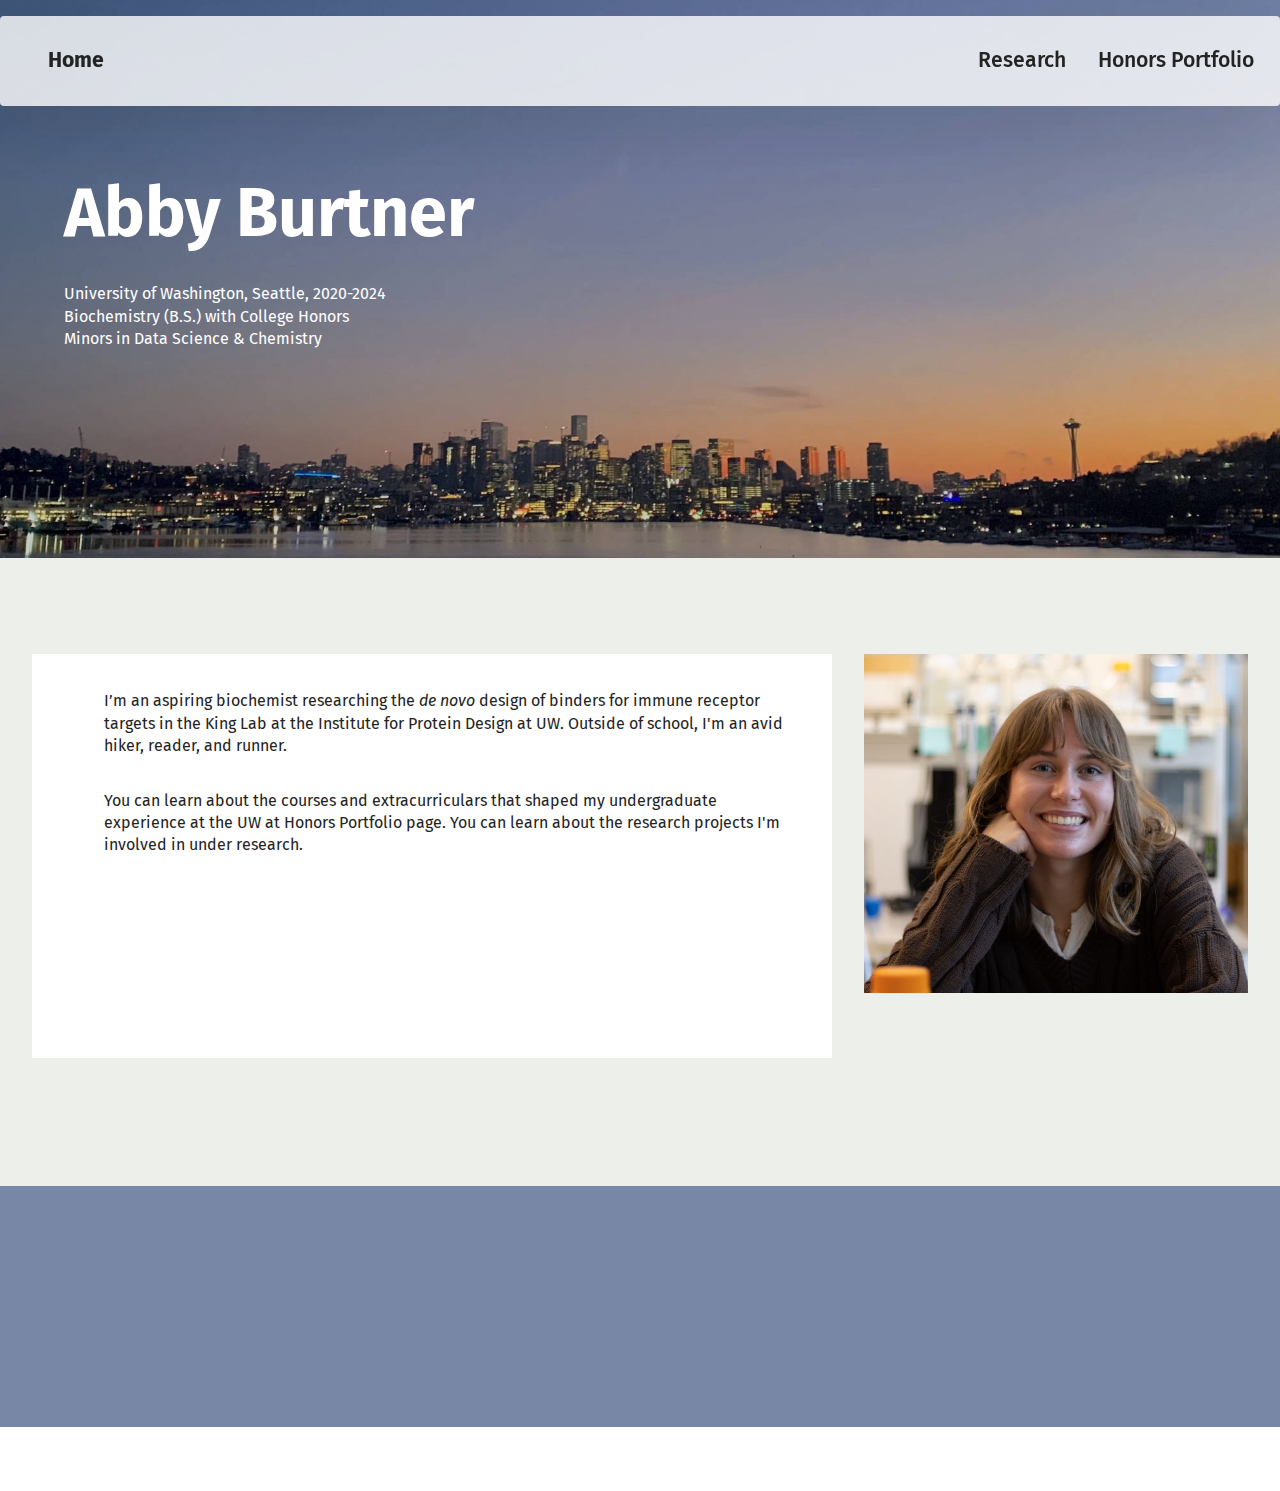
==== commit 1c667775: "create github pages" ====
--- a/index.html
+++ b/index.html
@@ -20,7 +20,7 @@
   <link rel="stylesheet" href="assets/theme/css/style.css">
   <link rel="preload" href="https://fonts.googleapis.com/css?family=Fira+Sans:100,100i,200,200i,300,300i,400,400i,500,500i,600,600i,700,700i,800,800i,900,900i&display=swap" as="style" onload="this.onload=null;this.rel='stylesheet'">
   <noscript><link rel="stylesheet" href="https://fonts.googleapis.com/css?family=Fira+Sans:100,100i,200,200i,300,300i,400,400i,500,500i,600,600i,700,700i,800,800i,900,900i&display=swap"></noscript>
-  <link rel="preload" as="style" href="assets/mobirise/css/mbr-additional.css?v=fhCxkI"><link rel="stylesheet" href="assets/mobirise/css/mbr-additional.css?v=fhCxkI" type="text/css">
+  <link rel="preload" as="style" href="assets/mobirise/css/mbr-additional.css?v=aXoj65"><link rel="stylesheet" href="assets/mobirise/css/mbr-additional.css?v=aXoj65" type="text/css">
 
   
   
@@ -143,7 +143,7 @@
             
         </div>
     </div>
-</section><section class="display-7" style="padding: 0;align-items: center;justify-content: center;flex-wrap: wrap;    align-content: center;display: flex;position: relative;height: 4rem;"><a href="https://mobiri.se/3183282" style="flex: 1 1;height: 4rem;position: absolute;width: 100%;z-index: 1;"><img alt="" style="height: 4rem;" src="[data-uri]"></a><p style="margin: 0;text-align: center;" class="display-7">&#8204;</p><a style="z-index:1" href="https://mobirise.com/html-builder.html">HTML Maker</a></section><script src="assets/bootstrap/js/bootstrap.bundle.min.js"></script>  <script src="assets/smoothscroll/smooth-scroll.js"></script>  <script src="assets/ytplayer/index.js"></script>  <script src="assets/dropdown/js/navbar-dropdown.js"></script>  <script src="assets/theme/js/script.js"></script>  
+</section><section class="display-7" style="padding: 0;align-items: center;justify-content: center;flex-wrap: wrap;    align-content: center;display: flex;position: relative;height: 4rem;"><a href="https://mobiri.se/3183282" style="flex: 1 1;height: 4rem;position: absolute;width: 100%;z-index: 1;"><img alt="" style="height: 4rem;" src="[data-uri]"></a><p style="margin: 0;text-align: center;" class="display-7">&#8204;</p><a style="z-index:1" href="https://mobirise.com/drag-drop-website-builder.html">Drag & Drop Website Builder</a></section><script src="assets/bootstrap/js/bootstrap.bundle.min.js"></script>  <script src="assets/smoothscroll/smooth-scroll.js"></script>  <script src="assets/ytplayer/index.js"></script>  <script src="assets/dropdown/js/navbar-dropdown.js"></script>  <script src="assets/theme/js/script.js"></script>  
   
   
  <div id="scrollToTop" class="scrollToTop mbr-arrow-up"><a style="text-align: center;"><i class="mbr-arrow-up-icon mbr-arrow-up-icon-cm cm-icon cm-icon-smallarrow-up"></i></a></div>
--- a/assets/mobirise/css/mbr-additional.css
+++ b/assets/mobirise/css/mbr-additional.css
@@ -2174,7 +2174,7 @@
 .cid-tJS9NNcTLZ {
   padding-top: 2rem;
   padding-bottom: 2rem;
-  background-color: #2b7a69;
+  background-color: #7787a5;
 }
 @media (max-width: 991px) {
   .cid-tJS9NNcTLZ .container {
@@ -2208,7 +2208,7 @@
   border-radius: 100%;
   font-size: 32px;
   background-color: #ffffff;
-  color: #2b7a69;
+  color: #7787a5;
   transition: all 0.3s ease-in-out;
 }
 .cid-tJS9NNcTLZ .row-links {
@@ -3745,7 +3745,7 @@
 .cid-tJS9NNcTLZ {
   padding-top: 2rem;
   padding-bottom: 2rem;
-  background-color: #2b7a69;
+  background-color: #7787a5;
 }
 @media (max-width: 991px) {
   .cid-tJS9NNcTLZ .container {
@@ -3779,7 +3779,7 @@
   border-radius: 100%;
   font-size: 32px;
   background-color: #ffffff;
-  color: #2b7a69;
+  color: #7787a5;
   transition: all 0.3s ease-in-out;
 }
 .cid-tJS9NNcTLZ .row-links {
@@ -4371,15 +4371,15 @@
     padding: 1rem;
   }
 }
-.cid-ucCaf0pa1o {
-  padding-top: 7rem;
+.cid-udwNc1uQD6 {
+  padding-top: 6rem;
   padding-bottom: 0rem;
   background-color: #ffffff;
 }
-.cid-ucCaf0pa1o .mbr-fallback-image.disabled {
+.cid-udwNc1uQD6 .mbr-fallback-image.disabled {
   display: none;
 }
-.cid-ucCaf0pa1o .mbr-fallback-image {
+.cid-udwNc1uQD6 .mbr-fallback-image {
   display: block;
   background-size: cover;
   background-position: center center;
@@ -4389,23 +4389,32 @@
   top: 0;
 }
 @media (max-width: 991px) {
-  .cid-ucCaf0pa1o .image-wrapper {
+  .cid-udwNc1uQD6 .image-wrapper {
     margin-bottom: 1rem;
   }
 }
-.cid-ucCaf0pa1o .row {
+.cid-udwNc1uQD6 .row {
   flex-direction: row-reverse;
 }
-.cid-ucCaf0pa1o img {
+.cid-udwNc1uQD6 img {
   width: 100%;
 }
-@media (min-width: 992px) {
-  .cid-ucCaf0pa1o .text-wrapper {
-    padding: 2rem;
-  }
+.cid-udwN5K4GsK {
+  padding-top: 0rem;
+  padding-bottom: 0rem;
+  background-color: #ffffff;
+}
+.cid-udwN5K4GsK .mbr-text {
+  color: #000000;
+}
+.cid-udwN5K4GsK .mbr-section-subtitle {
+  color: #000000;
+}
+.cid-udwN5K4GsK .mbr-section-title {
+  color: #000000;
 }
 .cid-ucC4q8qa4l {
-  padding-top: 6rem;
+  padding-top: 2rem;
   padding-bottom: 5rem;
   background-color: #ffffff;
 }
@@ -4487,7 +4496,7 @@
 .cid-tJS9NNcTLZ {
   padding-top: 2rem;
   padding-bottom: 2rem;
-  background-color: #2b7a69;
+  background-color: #7787a5;
 }
 @media (max-width: 991px) {
   .cid-tJS9NNcTLZ .container {
@@ -4521,7 +4530,7 @@
   border-radius: 100%;
   font-size: 32px;
   background-color: #ffffff;
-  color: #2b7a69;
+  color: #7787a5;
   transition: all 0.3s ease-in-out;
 }
 .cid-tJS9NNcTLZ .row-links {
@@ -5180,7 +5189,7 @@
 .cid-tJS9NNcTLZ {
   padding-top: 2rem;
   padding-bottom: 2rem;
-  background-color: #2b7a69;
+  background-color: #7787a5;
 }
 @media (max-width: 991px) {
   .cid-tJS9NNcTLZ .container {
@@ -5214,7 +5223,7 @@
   border-radius: 100%;
   font-size: 32px;
   background-color: #ffffff;
-  color: #2b7a69;
+  color: #7787a5;
   transition: all 0.3s ease-in-out;
 }
 .cid-tJS9NNcTLZ .row-links {
@@ -5873,7 +5882,7 @@
 .cid-tJS9NNcTLZ {
   padding-top: 2rem;
   padding-bottom: 2rem;
-  background-color: #2b7a69;
+  background-color: #7787a5;
 }
 @media (max-width: 991px) {
   .cid-tJS9NNcTLZ .container {
@@ -5907,7 +5916,7 @@
   border-radius: 100%;
   font-size: 32px;
   background-color: #ffffff;
-  color: #2b7a69;
+  color: #7787a5;
   transition: all 0.3s ease-in-out;
 }
 .cid-tJS9NNcTLZ .row-links {
@@ -6566,7 +6575,7 @@
 .cid-tJS9NNcTLZ {
   padding-top: 2rem;
   padding-bottom: 2rem;
-  background-color: #2b7a69;
+  background-color: #7787a5;
 }
 @media (max-width: 991px) {
   .cid-tJS9NNcTLZ .container {
@@ -6600,7 +6609,7 @@
   border-radius: 100%;
   font-size: 32px;
   background-color: #ffffff;
-  color: #2b7a69;
+  color: #7787a5;
   transition: all 0.3s ease-in-out;
 }
 .cid-tJS9NNcTLZ .row-links {
@@ -7258,7 +7267,7 @@
 .cid-tJS9NNcTLZ {
   padding-top: 2rem;
   padding-bottom: 2rem;
-  background-color: #2b7a69;
+  background-color: #7787a5;
 }
 @media (max-width: 991px) {
   .cid-tJS9NNcTLZ .container {
@@ -7292,7 +7301,7 @@
   border-radius: 100%;
   font-size: 32px;
   background-color: #ffffff;
-  color: #2b7a69;
+  color: #7787a5;
   transition: all 0.3s ease-in-out;
 }
 .cid-tJS9NNcTLZ .row-links {
@@ -7951,7 +7960,7 @@
 .cid-tJS9NNcTLZ {
   padding-top: 2rem;
   padding-bottom: 2rem;
-  background-color: #2b7a69;
+  background-color: #7787a5;
 }
 @media (max-width: 991px) {
   .cid-tJS9NNcTLZ .container {
@@ -7985,7 +7994,7 @@
   border-radius: 100%;
   font-size: 32px;
   background-color: #ffffff;
-  color: #2b7a69;
+  color: #7787a5;
   transition: all 0.3s ease-in-out;
 }
 .cid-tJS9NNcTLZ .row-links {
@@ -8577,15 +8586,15 @@
     padding: 1rem;
   }
 }
-.cid-ucP0Y5v324 {
-  padding-top: 5rem;
-  padding-bottom: 3rem;
+.cid-udwEXQEGyU {
+  padding-top: 6rem;
+  padding-bottom: 0rem;
   background-color: #ffffff;
 }
-.cid-ucP0Y5v324 .mbr-fallback-image.disabled {
+.cid-udwEXQEGyU .mbr-fallback-image.disabled {
   display: none;
 }
-.cid-ucP0Y5v324 .mbr-fallback-image {
+.cid-udwEXQEGyU .mbr-fallback-image {
   display: block;
   background-size: cover;
   background-position: center center;
@@ -8594,33 +8603,25 @@
   position: absolute;
   top: 0;
 }
-.cid-ucP0Y5v324 .mbr-text {
-  color: #000000;
-}
-.cid-ucP0Y5v324 .mbr-section-subtitle {
-  color: #ffffff;
-  text-align: left;
-}
-.cid-ucP0Y5v324 .main-button {
-  margin-bottom: 2rem;
-}
-@media (max-width: 767px) {
-  .cid-ucP0Y5v324 .main-button {
-    margin-bottom: 2rem;
-  }
-}
-.cid-ucP0Y5v324 .mbr-section-subtitle,
-.cid-ucP0Y5v324 .main-button {
-  color: #000000;
+@media (max-width: 991px) {
+  .cid-udwEXQEGyU .image-wrapper {
+    margin-bottom: 1rem;
+  }
+}
+.cid-udwEXQEGyU .row {
+  flex-direction: row-reverse;
+}
+.cid-udwEXQEGyU img {
+  width: 100%;
 }
 .cid-ucP1y5Rcjs {
-  padding-top: 5rem;
+  padding-top: 1rem;
   padding-bottom: 0rem;
   background-color: #ffffff;
 }
 .cid-ucP1NanAZC {
-  padding-top: 2rem;
-  padding-bottom: 6rem;
+  padding-top: 1rem;
+  padding-bottom: 0rem;
   background: #fafafa;
 }
 .cid-ucP1NanAZC .mbr-fallback-image.disabled {
@@ -8694,7 +8695,7 @@
 .cid-tJS9NNcTLZ {
   padding-top: 2rem;
   padding-bottom: 2rem;
-  background-color: #2b7a69;
+  background-color: #7787a5;
 }
 @media (max-width: 991px) {
   .cid-tJS9NNcTLZ .container {
@@ -8728,7 +8729,7 @@
   border-radius: 100%;
   font-size: 32px;
   background-color: #ffffff;
-  color: #2b7a69;
+  color: #7787a5;
   transition: all 0.3s ease-in-out;
 }
 .cid-tJS9NNcTLZ .row-links {
@@ -9384,7 +9385,7 @@
 .cid-tJS9NNcTLZ {
   padding-top: 2rem;
   padding-bottom: 2rem;
-  background-color: #2b7a69;
+  background-color: #7787a5;
 }
 @media (max-width: 991px) {
   .cid-tJS9NNcTLZ .container {
@@ -9418,7 +9419,7 @@
   border-radius: 100%;
   font-size: 32px;
   background-color: #ffffff;
-  color: #2b7a69;
+  color: #7787a5;
   transition: all 0.3s ease-in-out;
 }
 .cid-tJS9NNcTLZ .row-links {
@@ -10010,39 +10011,6 @@
     padding: 1rem;
   }
 }
-.cid-ucP5GBU2nM {
-  padding-top: 6rem;
-  padding-bottom: 0rem;
-  background-color: #ffffff;
-}
-.cid-ucP5GBU2nM .mbr-fallback-image.disabled {
-  display: none;
-}
-.cid-ucP5GBU2nM .mbr-fallback-image {
-  display: block;
-  background-size: cover;
-  background-position: center center;
-  width: 100%;
-  height: 100%;
-  position: absolute;
-  top: 0;
-}
-@media (max-width: 991px) {
-  .cid-ucP5GBU2nM .image-wrapper {
-    margin-bottom: 1rem;
-  }
-}
-.cid-ucP5GBU2nM .row {
-  flex-direction: row-reverse;
-}
-.cid-ucP5GBU2nM img {
-  width: 100%;
-}
-.cid-ucP4G1Mz9D {
-  padding-top: 0rem;
-  padding-bottom: 5rem;
-  background-color: #ffffff;
-}
 .cid-ucP4H9Oj01 {
   padding-top: 0rem;
   padding-bottom: 0rem;
@@ -10073,13 +10041,43 @@
 }
 .cid-ucP5HFgDzD {
   padding-top: 0rem;
-  padding-bottom: 5rem;
+  padding-bottom: 0rem;
   background-color: #ffffff;
+}
+.cid-udwLemIk4s {
+  padding-top: 2rem;
+  padding-bottom: 3rem;
+  background-color: #ffffff;
+}
+.cid-udwLemIk4s .mbr-fallback-image.disabled {
+  display: none;
+}
+.cid-udwLemIk4s .mbr-fallback-image {
+  display: block;
+  background-size: cover;
+  background-position: center center;
+  width: 100%;
+  height: 100%;
+  position: absolute;
+  top: 0;
+}
+@media (max-width: 991px) {
+  .cid-udwLemIk4s .image-wrapper {
+    margin-bottom: 1rem;
+  }
+}
+.cid-udwLemIk4s img {
+  width: 100%;
+}
+@media (min-width: 992px) {
+  .cid-udwLemIk4s .text-wrapper {
+    padding: 2rem;
+  }
 }
 .cid-tJS9NNcTLZ {
   padding-top: 2rem;
   padding-bottom: 2rem;
-  background-color: #2b7a69;
+  background-color: #7787a5;
 }
 @media (max-width: 991px) {
   .cid-tJS9NNcTLZ .container {
@@ -10113,7 +10111,7 @@
   border-radius: 100%;
   font-size: 32px;
   background-color: #ffffff;
-  color: #2b7a69;
+  color: #7787a5;
   transition: all 0.3s ease-in-out;
 }
 .cid-tJS9NNcTLZ .row-links {
@@ -10142,3 +10140,694 @@
 .cid-tJS9NNcTLZ .mbr-section-title {
   color: #ffffff;
 }
+.cid-udwH0ftFkZ {
+  z-index: 1000;
+  width: 100%;
+  position: relative;
+}
+.cid-udwH0ftFkZ .dropdown-item:before {
+  font-family: Moririse2 !important;
+  content: "\e966";
+  display: inline-block;
+  width: 0;
+  position: absolute;
+  left: 1rem;
+  top: 0.5rem;
+  margin-right: 0.5rem;
+  line-height: 1;
+  font-size: inherit;
+  vertical-align: middle;
+  text-align: center;
+  overflow: hidden;
+  transform: scale(0, 1);
+  transition: all 0.25s ease-in-out;
+}
+@media (max-width: 767px) {
+  .cid-udwH0ftFkZ .navbar-toggler {
+    transform: scale(0.8);
+  }
+}
+.cid-udwH0ftFkZ .navbar-brand {
+  flex-shrink: 0;
+  align-items: center;
+  margin-right: 0;
+  padding: 10px 0;
+  transition: all 0.3s;
+  word-break: break-word;
+  z-index: 1;
+}
+.cid-udwH0ftFkZ .navbar-brand img {
+  max-width: 100%;
+  max-height: 100%;
+}
+.cid-udwH0ftFkZ .navbar-brand .navbar-caption {
+  line-height: inherit !important;
+}
+.cid-udwH0ftFkZ .navbar-brand .navbar-logo a {
+  outline: none;
+}
+.cid-udwH0ftFkZ .navbar-nav {
+  margin: auto;
+  margin-left: 0;
+  margin-left: auto;
+  margin-right: 0;
+}
+.cid-udwH0ftFkZ .navbar-nav .nav-item {
+  padding: 0 !important;
+  transition: 0.3s all !important;
+}
+.cid-udwH0ftFkZ .navbar-nav .nav-item .nav-link {
+  padding: 16px !important;
+  margin: 0 !important;
+  border-radius: 1rem !important;
+  transition: 0.3s all !important;
+  border-radius: 4px !important;
+}
+.cid-udwH0ftFkZ .navbar-nav .nav-item .nav-link:hover {
+  background-color: rgba(27, 31, 10, 0.06);
+}
+.cid-udwH0ftFkZ .navbar-nav .open .nav-link::after {
+  transform: rotate(180deg);
+}
+@media (min-width: 992px) {
+  .cid-udwH0ftFkZ .navbar-nav .open .nav-link::before {
+    content: "";
+    width: 100%;
+    height: 20px;
+    top: 100%;
+    background: transparent;
+    position: absolute;
+  }
+}
+.cid-udwH0ftFkZ .navbar-nav .dropdown-item {
+  padding: 12px !important;
+  border-radius: 0.5rem !important;
+  margin: 0 8px !important;
+  transition: 0.3s all !important;
+  border-radius: 4px !important;
+}
+.cid-udwH0ftFkZ .navbar-nav .dropdown-item:hover {
+  background-color: rgba(27, 31, 10, 0.06);
+}
+@media (min-width: 992px) {
+  .cid-udwH0ftFkZ .navbar-nav {
+    padding-left: 1.5rem;
+  }
+}
+.cid-udwH0ftFkZ .nav-link {
+  width: fit-content;
+  position: relative;
+}
+.cid-udwH0ftFkZ .navbar-logo {
+  margin: 0 !important;
+}
+@media (max-width: 767px) {
+  .cid-udwH0ftFkZ .navbar-logo {
+    padding-left: 0;
+  }
+}
+.cid-udwH0ftFkZ .navbar-caption {
+  padding-left: 1rem;
+  padding-right: 0.5rem;
+}
+@media (min-width: 767px) {
+  .cid-udwH0ftFkZ .navbar-caption {
+    padding-left: 2rem;
+  }
+}
+@media (max-width: 767px) {
+  .cid-udwH0ftFkZ .nav-dropdown {
+    padding-bottom: 0.5rem;
+  }
+}
+.cid-udwH0ftFkZ .nav-dropdown .link.dropdown-toggle::after {
+  margin-left: 0.5rem;
+  margin-top: 0.2rem;
+  transition: 0.3s all;
+}
+.cid-udwH0ftFkZ .container {
+  display: flex;
+  height: 90px;
+  padding: 0.5rem 0.6rem 0.5rem 1rem;
+  flex-wrap: nowrap;
+  background: rgba(255, 255, 255, 0.8) !important;
+  left: 0;
+  right: 0;
+  -webkit-box-pack: justify;
+  -ms-flex-pack: justify;
+  justify-content: flex-end;
+  -webkit-box-align: center;
+  -webkit-align-items: center;
+  -ms-flex-align: center;
+  align-items: center;
+  border-radius: 100vw;
+  margin-top: 1rem;
+  background-color: #ffffff;
+  box-shadow: 0 30px 60px 0 rgba(27, 31, 10, 0.08);
+  border-radius: 4px !important;
+}
+@media (max-width: 992px) {
+  .cid-udwH0ftFkZ .container {
+    padding-right: 2rem;
+  }
+}
+@media (max-width: 767px) {
+  .cid-udwH0ftFkZ .container {
+    width: 95%;
+    height: 56px !important;
+    padding: 0.5rem;
+    margin-top: 0rem;
+  }
+}
+.cid-udwH0ftFkZ .iconfont-wrapper {
+  font-size: 1.5rem;
+  padding-right: 0.5rem;
+}
+.cid-udwH0ftFkZ .dropdown-menu {
+  flex-wrap: wrap;
+  flex-direction: column;
+  max-width: 100%;
+  padding: 12px 4px !important;
+  border-radius: 1.5rem;
+  transition: 0.3s all !important;
+  min-width: auto;
+  background: #ffffff;
+  background: rgba(255, 255, 255, 0.8) !important;
+  border-radius: 4px !important;
+}
+.cid-udwH0ftFkZ .nav-item:focus,
+.cid-udwH0ftFkZ .nav-link:focus {
+  outline: none;
+}
+.cid-udwH0ftFkZ .dropdown .dropdown-menu .dropdown-item {
+  width: auto;
+  transition: all 0.25s ease-in-out;
+}
+.cid-udwH0ftFkZ .dropdown .dropdown-menu .dropdown-item::after {
+  right: 0.5rem;
+}
+.cid-udwH0ftFkZ .dropdown .dropdown-menu .dropdown-item .mbr-iconfont {
+  margin-right: 0.5rem;
+  vertical-align: sub;
+}
+.cid-udwH0ftFkZ .dropdown .dropdown-menu .dropdown-item .mbr-iconfont:before {
+  display: inline-block;
+  transform: scale(1, 1);
+  transition: all 0.25s ease-in-out;
+}
+.cid-udwH0ftFkZ .collapsed .dropdown-menu .dropdown-item:before {
+  display: none;
+}
+.cid-udwH0ftFkZ .collapsed .dropdown .dropdown-menu .dropdown-item {
+  padding: 0.235em 1.5em 0.235em 1.5em !important;
+  transition: none;
+  margin: 0 !important;
+}
+.cid-udwH0ftFkZ .navbar {
+  min-height: 90px;
+  transition: all 0.3s;
+  border-bottom: 1px solid transparent;
+  background: transparent !important;
+  padding: 0 !important;
+  border: none !important;
+  box-shadow: none !important;
+  border-radius: 0 !important;
+}
+.cid-udwH0ftFkZ .navbar.opened {
+  transition: all 0.3s;
+}
+.cid-udwH0ftFkZ .navbar .dropdown-item {
+  padding: 0.5rem 1.8rem;
+}
+.cid-udwH0ftFkZ .navbar .navbar-logo img {
+  width: auto;
+  border-radius: 4px !important;
+}
+.cid-udwH0ftFkZ .navbar .navbar-collapse {
+  z-index: 1;
+  justify-content: flex-end;
+}
+.cid-udwH0ftFkZ .navbar.collapsed {
+  justify-content: center;
+}
+.cid-udwH0ftFkZ .navbar.collapsed .nav-item .nav-link::before {
+  display: none;
+}
+.cid-udwH0ftFkZ .navbar.collapsed.opened .dropdown-menu {
+  top: 0;
+}
+.cid-udwH0ftFkZ .navbar.collapsed .dropdown-menu .dropdown-submenu {
+  left: 0 !important;
+}
+.cid-udwH0ftFkZ .navbar.collapsed .dropdown-menu .dropdown-item:after {
+  right: auto;
+}
+.cid-udwH0ftFkZ .navbar.collapsed .dropdown-menu .dropdown-toggle[data-toggle="dropdown-submenu"]:after {
+  margin-left: 0.5rem;
+  margin-top: 0.2rem;
+  border-top: 0.35em solid;
+  border-right: 0.35em solid transparent;
+  border-left: 0.35em solid transparent;
+  border-bottom: 0;
+  top: 41%;
+}
+.cid-udwH0ftFkZ .navbar.collapsed ul.navbar-nav li {
+  margin: auto;
+}
+.cid-udwH0ftFkZ .navbar.collapsed .dropdown-menu .dropdown-item {
+  padding: 0.25rem 1.5rem;
+  text-align: center;
+}
+.cid-udwH0ftFkZ .navbar.collapsed .icons-menu {
+  padding-left: 0;
+  padding-right: 0;
+  padding-top: 0.5rem;
+  padding-bottom: 0.5rem;
+}
+@media (max-width: 767px) {
+  .cid-udwH0ftFkZ .navbar {
+    min-height: 72px;
+  }
+  .cid-udwH0ftFkZ .navbar .navbar-logo img {
+    height: 2.5rem !important;
+  }
+}
+@media (max-width: 991px) {
+  .cid-udwH0ftFkZ .navbar .nav-item .nav-link::before {
+    display: none;
+  }
+  .cid-udwH0ftFkZ .navbar.opened .dropdown-menu {
+    top: 0;
+  }
+  .cid-udwH0ftFkZ .navbar .dropdown-menu .dropdown-submenu {
+    left: 0 !important;
+  }
+  .cid-udwH0ftFkZ .navbar .dropdown-menu .dropdown-item:after {
+    right: auto;
+  }
+  .cid-udwH0ftFkZ .navbar .dropdown-menu .dropdown-toggle[data-toggle="dropdown-submenu"]:after {
+    margin-left: 0.5rem;
+    margin-top: 0.2rem;
+    border-top: 0.35em solid;
+    border-right: 0.35em solid transparent;
+    border-left: 0.35em solid transparent;
+    border-bottom: 0;
+    top: 40%;
+  }
+  .cid-udwH0ftFkZ .navbar .dropdown-menu .dropdown-item {
+    padding: 0.25rem 1.5rem !important;
+    text-align: center;
+  }
+  .cid-udwH0ftFkZ .navbar .navbar-brand {
+    flex-shrink: initial;
+    flex-basis: auto;
+    word-break: break-word;
+    padding-right: 10px;
+  }
+  .cid-udwH0ftFkZ .navbar .navbar-toggler {
+    flex-basis: auto;
+  }
+  .cid-udwH0ftFkZ .navbar .icons-menu {
+    padding-left: 0;
+    padding-top: 0.5rem;
+    padding-bottom: 0.5rem;
+  }
+}
+.cid-udwH0ftFkZ .navbar.navbar-short .navbar-logo img {
+  height: 2rem;
+}
+.cid-udwH0ftFkZ .dropdown-item.active,
+.cid-udwH0ftFkZ .dropdown-item:active {
+  background-color: transparent;
+}
+.cid-udwH0ftFkZ .navbar-expand-lg .navbar-nav .nav-link {
+  padding: 0;
+}
+.cid-udwH0ftFkZ .nav-dropdown .link.dropdown-toggle {
+  margin-right: 1.667em;
+}
+.cid-udwH0ftFkZ .nav-dropdown .link.dropdown-toggle[aria-expanded="true"] {
+  margin-right: 0;
+  padding: 0.667em 1.667em;
+}
+.cid-udwH0ftFkZ .navbar.navbar-expand-lg .dropdown .dropdown-menu {
+  background: #ffffff;
+}
+.cid-udwH0ftFkZ .navbar.navbar-expand-lg .dropdown .dropdown-menu .dropdown-submenu {
+  margin: 0;
+  left: 105%;
+  transform: none;
+  top: -12px;
+}
+.cid-udwH0ftFkZ .navbar .dropdown.open > .dropdown-menu {
+  display: flex;
+}
+.cid-udwH0ftFkZ ul.navbar-nav {
+  flex-wrap: wrap;
+}
+.cid-udwH0ftFkZ .navbar-buttons {
+  text-align: center;
+  min-width: 140px;
+}
+@media (max-width: 992px) {
+  .cid-udwH0ftFkZ .navbar-buttons {
+    text-align: left;
+  }
+}
+.cid-udwH0ftFkZ button.navbar-toggler {
+  outline: none;
+  width: 31px;
+  height: 20px;
+  cursor: pointer;
+  transition: all 0.2s;
+  position: relative;
+  align-self: center;
+}
+.cid-udwH0ftFkZ button.navbar-toggler .hamburger span {
+  position: absolute;
+  right: 0;
+  width: 30px;
+  height: 2px;
+  border-right: 5px;
+  background-color: #000000;
+}
+.cid-udwH0ftFkZ button.navbar-toggler .hamburger span:nth-child(1) {
+  top: 0;
+  transition: all 0.2s;
+}
+.cid-udwH0ftFkZ button.navbar-toggler .hamburger span:nth-child(2) {
+  top: 8px;
+  transition: all 0.15s;
+}
+.cid-udwH0ftFkZ button.navbar-toggler .hamburger span:nth-child(3) {
+  top: 8px;
+  transition: all 0.15s;
+}
+.cid-udwH0ftFkZ button.navbar-toggler .hamburger span:nth-child(4) {
+  top: 16px;
+  transition: all 0.2s;
+}
+.cid-udwH0ftFkZ nav.opened .hamburger span:nth-child(1) {
+  top: 8px;
+  width: 0;
+  opacity: 0;
+  right: 50%;
+  transition: all 0.2s;
+}
+.cid-udwH0ftFkZ nav.opened .hamburger span:nth-child(2) {
+  transform: rotate(45deg);
+  transition: all 0.25s;
+}
+.cid-udwH0ftFkZ nav.opened .hamburger span:nth-child(3) {
+  transform: rotate(-45deg);
+  transition: all 0.25s;
+}
+.cid-udwH0ftFkZ nav.opened .hamburger span:nth-child(4) {
+  top: 8px;
+  width: 0;
+  opacity: 0;
+  right: 50%;
+  transition: all 0.2s;
+}
+.cid-udwH0ftFkZ .navbar-dropdown {
+  padding: 0 1rem;
+}
+.cid-udwH0ftFkZ a.nav-link {
+  display: flex;
+  align-items: center;
+  justify-content: center;
+}
+.cid-udwH0ftFkZ .icons-menu {
+  flex-wrap: nowrap;
+  display: flex;
+  justify-content: center;
+  padding-left: 1rem;
+  padding-right: 1rem;
+  padding-top: 0.3rem;
+  text-align: center;
+}
+@media (max-width: 992px) {
+  .cid-udwH0ftFkZ .icons-menu {
+    justify-content: flex-start;
+    margin-bottom: 0.5rem;
+  }
+}
+@media screen and (-ms-high-contrast: active), (-ms-high-contrast: none) {
+  .cid-udwH0ftFkZ .navbar {
+    height: 70px;
+  }
+  .cid-udwH0ftFkZ .navbar.opened {
+    height: auto;
+  }
+  .cid-udwH0ftFkZ .nav-item .nav-link:hover::before {
+    width: 175%;
+    max-width: calc(100% + 2rem);
+    left: -1rem;
+  }
+}
+.cid-udwH0ftFkZ .navbar .dropdown > .dropdown-menu {
+  display: none;
+  width: max-content;
+  max-width: 500px !important;
+  transform: translateX(-50%);
+  top: calc(100% + 20px);
+  left: 50%;
+}
+.cid-udwH0ftFkZ .navbar .dropdown > .dropdown-menu .dropdown-item {
+  line-height: 1 !important;
+}
+.cid-udwH0ftFkZ .navbar .dropdown > .dropdown-menu .dropdown .dropdown-item {
+  align-items: center;
+  display: flex;
+  height: max-content !important;
+  min-height: max-content !important;
+}
+.cid-udwH0ftFkZ .navbar .dropdown > .dropdown-menu .dropdown .dropdown-item::after {
+  display: inline-block;
+  position: static;
+  margin-left: 0.5rem;
+  margin-top: 0;
+  margin-right: 0;
+  margin-bottom: 0;
+  transition: 0.3s all;
+  transform: rotate(-90deg);
+}
+.cid-udwH0ftFkZ .navbar .dropdown > .dropdown-menu .dropdown.open .dropdown-item::after {
+  transform: rotate(0deg);
+}
+.cid-udwH0ftFkZ .mbr-section-btn {
+  margin: -0.6rem -0.6rem;
+}
+.cid-udwH0ftFkZ .navbar-toggler {
+  margin-left: 12px;
+  margin-right: 8px;
+  order: 1000;
+}
+@media (max-width: 991px) {
+  .cid-udwH0ftFkZ .navbar-brand {
+    margin-right: auto;
+  }
+  .cid-udwH0ftFkZ .navbar-collapse {
+    z-index: -1 !important;
+    position: absolute;
+    top: 110%;
+    left: 0;
+    width: 100%;
+    padding: 1rem;
+    border-radius: 1.5rem;
+    background: #ffffff;
+    opacity: 1;
+    border-color: rgba(255, 255, 255, 0.8) !important;
+    background: rgba(255, 255, 255, 0.8) !important;
+    backdrop-filter: blur(8px);
+    border-radius: 4px !important;
+  }
+  .cid-udwH0ftFkZ .navbar-nav .nav-item .nav-link::after {
+    margin-left: 10px;
+  }
+  .cid-udwH0ftFkZ .navbar-nav .dropdown-item:hover {
+    background-color: rgba(27, 31, 10, 0.06);
+  }
+  .cid-udwH0ftFkZ .navbar .dropdown > .dropdown-menu {
+    max-width: 100% !important;
+    transform: translateX(0);
+    top: 10px;
+    left: 0;
+    padding: 8px !important;
+    border-radius: 1rem;
+    background-color: rgba(27, 31, 10, 0.04) !important;
+  }
+  .cid-udwH0ftFkZ .navbar .dropdown > .dropdown-menu .dropdown-item {
+    padding: 8px !important;
+    line-height: 1 !important;
+    margin-bottom: 4px !important;
+  }
+  .cid-udwH0ftFkZ .navbar .dropdown > .dropdown-menu .dropdown .dropdown-item {
+    align-items: center;
+    display: flex;
+    height: max-content !important;
+    min-height: max-content !important;
+  }
+  .cid-udwH0ftFkZ .navbar .dropdown > .dropdown-menu .dropdown .dropdown-item::after {
+    display: inline-block;
+    position: static;
+    margin-left: 0.5rem;
+    margin-top: 0;
+    margin-right: 0;
+    margin-bottom: 0;
+    transition: 0.3s all;
+    transform: rotate(0deg);
+  }
+  .cid-udwH0ftFkZ .navbar .dropdown > .dropdown-menu .dropdown.open .dropdown-item::after {
+    transform: rotate(180deg);
+  }
+  .cid-udwH0ftFkZ .navbar .dropdown > .dropdown-menu .dropdown-submenu {
+    position: static;
+    width: 100%;
+    max-width: 100% !important;
+    transform: translateX(0) !important;
+    top: 0;
+    left: 0;
+    padding: 8px !important;
+    border-radius: 1rem;
+    background-color: rgba(27, 31, 10, 0.04) !important;
+  }
+  .cid-udwH0ftFkZ .navbar .dropdown.open > .dropdown-menu {
+    display: flex !important;
+    flex-direction: column;
+    align-items: flex-start;
+  }
+}
+@media (max-width: 575px) {
+  .cid-udwH0ftFkZ .navbar-collapse {
+    padding: 1rem;
+  }
+}
+.cid-udwH0g3pBm {
+  padding-top: 6rem;
+  padding-bottom: 0rem;
+  background-color: #ffffff;
+}
+.cid-udwH0g3pBm .mbr-fallback-image.disabled {
+  display: none;
+}
+.cid-udwH0g3pBm .mbr-fallback-image {
+  display: block;
+  background-size: cover;
+  background-position: center center;
+  width: 100%;
+  height: 100%;
+  position: absolute;
+  top: 0;
+}
+@media (max-width: 991px) {
+  .cid-udwH0g3pBm .image-wrapper {
+    margin-bottom: 1rem;
+  }
+}
+.cid-udwH0g3pBm .row {
+  flex-direction: row-reverse;
+}
+.cid-udwH0g3pBm img {
+  width: 100%;
+}
+.cid-udwH0gfjVG {
+  padding-top: 0rem;
+  padding-bottom: 0rem;
+  background-color: #ffffff;
+}
+.cid-udwIPocUUu {
+  padding-top: 0rem;
+  padding-bottom: 4rem;
+  background-color: #ffffff;
+}
+.cid-udwIPocUUu .mbr-fallback-image.disabled {
+  display: none;
+}
+.cid-udwIPocUUu .mbr-fallback-image {
+  display: block;
+  background-size: cover;
+  background-position: center center;
+  width: 100%;
+  height: 100%;
+  position: absolute;
+  top: 0;
+}
+.cid-udwIPocUUu .video-wrapper iframe {
+  width: 100%;
+}
+.cid-udwIPocUUu .mbr-section-title,
+.cid-udwIPocUUu .mbr-description {
+  text-align: center;
+}
+@media (min-width: 992px) {
+  .cid-udwIPocUUu .text-wrapper {
+    padding: 2rem;
+  }
+}
+.cid-udwH0gCElR {
+  padding-top: 2rem;
+  padding-bottom: 2rem;
+  background-color: #7787a5;
+}
+@media (max-width: 991px) {
+  .cid-udwH0gCElR .container {
+    padding: 0 16px;
+  }
+}
+@media (max-width: 767px) {
+  .cid-udwH0gCElR .container {
+    padding: 0 12px;
+  }
+}
+.cid-udwH0gCElR .social-row {
+  display: flex;
+  justify-content: center;
+  align-items: center;
+  flex-wrap: wrap;
+}
+.cid-udwH0gCElR .social-row .soc-item {
+  margin: 8px;
+}
+.cid-udwH0gCElR .social-row .soc-item a:hover .mbr-iconfont,
+.cid-udwH0gCElR .social-row .soc-item a:focus .mbr-iconfont {
+  background-color: #f7f7f7;
+}
+.cid-udwH0gCElR .social-row .soc-item a .mbr-iconfont {
+  width: 72px;
+  height: 72px;
+  display: flex;
+  align-items: center;
+  justify-content: center;
+  border-radius: 100%;
+  font-size: 32px;
+  background-color: #ffffff;
+  color: #7787a5;
+  transition: all 0.3s ease-in-out;
+}
+.cid-udwH0gCElR .row-links {
+  width: 100%;
+  justify-content: center;
+}
+.cid-udwH0gCElR .header-menu {
+  list-style: none;
+  display: flex;
+  justify-content: center;
+  flex-wrap: wrap;
+  padding: 0;
+  margin-bottom: 0;
+}
+.cid-udwH0gCElR .header-menu li {
+  padding: 0 1rem 1rem 1rem;
+}
+.cid-udwH0gCElR .header-menu li p {
+  margin: 0;
+}
+.cid-udwH0gCElR .copyright {
+  margin-bottom: 0;
+  color: #ffffff;
+  text-align: center;
+}
+.cid-udwH0gCElR .mbr-section-title {
+  color: #ffffff;
+}
--- a/assets/mobirise/css/mbr-additional.css
+++ b/assets/mobirise/css/mbr-additional.css
@@ -2174,7 +2174,7 @@
 .cid-tJS9NNcTLZ {
   padding-top: 2rem;
   padding-bottom: 2rem;
-  background-color: #2b7a69;
+  background-color: #7787a5;
 }
 @media (max-width: 991px) {
   .cid-tJS9NNcTLZ .container {
@@ -2208,7 +2208,7 @@
   border-radius: 100%;
   font-size: 32px;
   background-color: #ffffff;
-  color: #2b7a69;
+  color: #7787a5;
   transition: all 0.3s ease-in-out;
 }
 .cid-tJS9NNcTLZ .row-links {
@@ -3745,7 +3745,7 @@
 .cid-tJS9NNcTLZ {
   padding-top: 2rem;
   padding-bottom: 2rem;
-  background-color: #2b7a69;
+  background-color: #7787a5;
 }
 @media (max-width: 991px) {
   .cid-tJS9NNcTLZ .container {
@@ -3779,7 +3779,7 @@
   border-radius: 100%;
   font-size: 32px;
   background-color: #ffffff;
-  color: #2b7a69;
+  color: #7787a5;
   transition: all 0.3s ease-in-out;
 }
 .cid-tJS9NNcTLZ .row-links {
@@ -4371,15 +4371,15 @@
     padding: 1rem;
   }
 }
-.cid-ucCaf0pa1o {
-  padding-top: 7rem;
+.cid-udwNc1uQD6 {
+  padding-top: 6rem;
   padding-bottom: 0rem;
   background-color: #ffffff;
 }
-.cid-ucCaf0pa1o .mbr-fallback-image.disabled {
+.cid-udwNc1uQD6 .mbr-fallback-image.disabled {
   display: none;
 }
-.cid-ucCaf0pa1o .mbr-fallback-image {
+.cid-udwNc1uQD6 .mbr-fallback-image {
   display: block;
   background-size: cover;
   background-position: center center;
@@ -4389,23 +4389,32 @@
   top: 0;
 }
 @media (max-width: 991px) {
-  .cid-ucCaf0pa1o .image-wrapper {
+  .cid-udwNc1uQD6 .image-wrapper {
     margin-bottom: 1rem;
   }
 }
-.cid-ucCaf0pa1o .row {
+.cid-udwNc1uQD6 .row {
   flex-direction: row-reverse;
 }
-.cid-ucCaf0pa1o img {
+.cid-udwNc1uQD6 img {
   width: 100%;
 }
-@media (min-width: 992px) {
-  .cid-ucCaf0pa1o .text-wrapper {
-    padding: 2rem;
-  }
+.cid-udwN5K4GsK {
+  padding-top: 0rem;
+  padding-bottom: 0rem;
+  background-color: #ffffff;
+}
+.cid-udwN5K4GsK .mbr-text {
+  color: #000000;
+}
+.cid-udwN5K4GsK .mbr-section-subtitle {
+  color: #000000;
+}
+.cid-udwN5K4GsK .mbr-section-title {
+  color: #000000;
 }
 .cid-ucC4q8qa4l {
-  padding-top: 6rem;
+  padding-top: 2rem;
   padding-bottom: 5rem;
   background-color: #ffffff;
 }
@@ -4487,7 +4496,7 @@
 .cid-tJS9NNcTLZ {
   padding-top: 2rem;
   padding-bottom: 2rem;
-  background-color: #2b7a69;
+  background-color: #7787a5;
 }
 @media (max-width: 991px) {
   .cid-tJS9NNcTLZ .container {
@@ -4521,7 +4530,7 @@
   border-radius: 100%;
   font-size: 32px;
   background-color: #ffffff;
-  color: #2b7a69;
+  color: #7787a5;
   transition: all 0.3s ease-in-out;
 }
 .cid-tJS9NNcTLZ .row-links {
@@ -5180,7 +5189,7 @@
 .cid-tJS9NNcTLZ {
   padding-top: 2rem;
   padding-bottom: 2rem;
-  background-color: #2b7a69;
+  background-color: #7787a5;
 }
 @media (max-width: 991px) {
   .cid-tJS9NNcTLZ .container {
@@ -5214,7 +5223,7 @@
   border-radius: 100%;
   font-size: 32px;
   background-color: #ffffff;
-  color: #2b7a69;
+  color: #7787a5;
   transition: all 0.3s ease-in-out;
 }
 .cid-tJS9NNcTLZ .row-links {
@@ -5873,7 +5882,7 @@
 .cid-tJS9NNcTLZ {
   padding-top: 2rem;
   padding-bottom: 2rem;
-  background-color: #2b7a69;
+  background-color: #7787a5;
 }
 @media (max-width: 991px) {
   .cid-tJS9NNcTLZ .container {
@@ -5907,7 +5916,7 @@
   border-radius: 100%;
   font-size: 32px;
   background-color: #ffffff;
-  color: #2b7a69;
+  color: #7787a5;
   transition: all 0.3s ease-in-out;
 }
 .cid-tJS9NNcTLZ .row-links {
@@ -6566,7 +6575,7 @@
 .cid-tJS9NNcTLZ {
   padding-top: 2rem;
   padding-bottom: 2rem;
-  background-color: #2b7a69;
+  background-color: #7787a5;
 }
 @media (max-width: 991px) {
   .cid-tJS9NNcTLZ .container {
@@ -6600,7 +6609,7 @@
   border-radius: 100%;
   font-size: 32px;
   background-color: #ffffff;
-  color: #2b7a69;
+  color: #7787a5;
   transition: all 0.3s ease-in-out;
 }
 .cid-tJS9NNcTLZ .row-links {
@@ -7258,7 +7267,7 @@
 .cid-tJS9NNcTLZ {
   padding-top: 2rem;
   padding-bottom: 2rem;
-  background-color: #2b7a69;
+  background-color: #7787a5;
 }
 @media (max-width: 991px) {
   .cid-tJS9NNcTLZ .container {
@@ -7292,7 +7301,7 @@
   border-radius: 100%;
   font-size: 32px;
   background-color: #ffffff;
-  color: #2b7a69;
+  color: #7787a5;
   transition: all 0.3s ease-in-out;
 }
 .cid-tJS9NNcTLZ .row-links {
@@ -7951,7 +7960,7 @@
 .cid-tJS9NNcTLZ {
   padding-top: 2rem;
   padding-bottom: 2rem;
-  background-color: #2b7a69;
+  background-color: #7787a5;
 }
 @media (max-width: 991px) {
   .cid-tJS9NNcTLZ .container {
@@ -7985,7 +7994,7 @@
   border-radius: 100%;
   font-size: 32px;
   background-color: #ffffff;
-  color: #2b7a69;
+  color: #7787a5;
   transition: all 0.3s ease-in-out;
 }
 .cid-tJS9NNcTLZ .row-links {
@@ -8577,15 +8586,15 @@
     padding: 1rem;
   }
 }
-.cid-ucP0Y5v324 {
-  padding-top: 5rem;
-  padding-bottom: 3rem;
+.cid-udwEXQEGyU {
+  padding-top: 6rem;
+  padding-bottom: 0rem;
   background-color: #ffffff;
 }
-.cid-ucP0Y5v324 .mbr-fallback-image.disabled {
+.cid-udwEXQEGyU .mbr-fallback-image.disabled {
   display: none;
 }
-.cid-ucP0Y5v324 .mbr-fallback-image {
+.cid-udwEXQEGyU .mbr-fallback-image {
   display: block;
   background-size: cover;
   background-position: center center;
@@ -8594,33 +8603,25 @@
   position: absolute;
   top: 0;
 }
-.cid-ucP0Y5v324 .mbr-text {
-  color: #000000;
-}
-.cid-ucP0Y5v324 .mbr-section-subtitle {
-  color: #ffffff;
-  text-align: left;
-}
-.cid-ucP0Y5v324 .main-button {
-  margin-bottom: 2rem;
-}
-@media (max-width: 767px) {
-  .cid-ucP0Y5v324 .main-button {
-    margin-bottom: 2rem;
-  }
-}
-.cid-ucP0Y5v324 .mbr-section-subtitle,
-.cid-ucP0Y5v324 .main-button {
-  color: #000000;
+@media (max-width: 991px) {
+  .cid-udwEXQEGyU .image-wrapper {
+    margin-bottom: 1rem;
+  }
+}
+.cid-udwEXQEGyU .row {
+  flex-direction: row-reverse;
+}
+.cid-udwEXQEGyU img {
+  width: 100%;
 }
 .cid-ucP1y5Rcjs {
-  padding-top: 5rem;
+  padding-top: 1rem;
   padding-bottom: 0rem;
   background-color: #ffffff;
 }
 .cid-ucP1NanAZC {
-  padding-top: 2rem;
-  padding-bottom: 6rem;
+  padding-top: 1rem;
+  padding-bottom: 0rem;
   background: #fafafa;
 }
 .cid-ucP1NanAZC .mbr-fallback-image.disabled {
@@ -8694,7 +8695,7 @@
 .cid-tJS9NNcTLZ {
   padding-top: 2rem;
   padding-bottom: 2rem;
-  background-color: #2b7a69;
+  background-color: #7787a5;
 }
 @media (max-width: 991px) {
   .cid-tJS9NNcTLZ .container {
@@ -8728,7 +8729,7 @@
   border-radius: 100%;
   font-size: 32px;
   background-color: #ffffff;
-  color: #2b7a69;
+  color: #7787a5;
   transition: all 0.3s ease-in-out;
 }
 .cid-tJS9NNcTLZ .row-links {
@@ -9384,7 +9385,7 @@
 .cid-tJS9NNcTLZ {
   padding-top: 2rem;
   padding-bottom: 2rem;
-  background-color: #2b7a69;
+  background-color: #7787a5;
 }
 @media (max-width: 991px) {
   .cid-tJS9NNcTLZ .container {
@@ -9418,7 +9419,7 @@
   border-radius: 100%;
   font-size: 32px;
   background-color: #ffffff;
-  color: #2b7a69;
+  color: #7787a5;
   transition: all 0.3s ease-in-out;
 }
 .cid-tJS9NNcTLZ .row-links {
@@ -10010,39 +10011,6 @@
     padding: 1rem;
   }
 }
-.cid-ucP5GBU2nM {
-  padding-top: 6rem;
-  padding-bottom: 0rem;
-  background-color: #ffffff;
-}
-.cid-ucP5GBU2nM .mbr-fallback-image.disabled {
-  display: none;
-}
-.cid-ucP5GBU2nM .mbr-fallback-image {
-  display: block;
-  background-size: cover;
-  background-position: center center;
-  width: 100%;
-  height: 100%;
-  position: absolute;
-  top: 0;
-}
-@media (max-width: 991px) {
-  .cid-ucP5GBU2nM .image-wrapper {
-    margin-bottom: 1rem;
-  }
-}
-.cid-ucP5GBU2nM .row {
-  flex-direction: row-reverse;
-}
-.cid-ucP5GBU2nM img {
-  width: 100%;
-}
-.cid-ucP4G1Mz9D {
-  padding-top: 0rem;
-  padding-bottom: 5rem;
-  background-color: #ffffff;
-}
 .cid-ucP4H9Oj01 {
   padding-top: 0rem;
   padding-bottom: 0rem;
@@ -10073,13 +10041,43 @@
 }
 .cid-ucP5HFgDzD {
   padding-top: 0rem;
-  padding-bottom: 5rem;
+  padding-bottom: 0rem;
   background-color: #ffffff;
+}
+.cid-udwLemIk4s {
+  padding-top: 2rem;
+  padding-bottom: 3rem;
+  background-color: #ffffff;
+}
+.cid-udwLemIk4s .mbr-fallback-image.disabled {
+  display: none;
+}
+.cid-udwLemIk4s .mbr-fallback-image {
+  display: block;
+  background-size: cover;
+  background-position: center center;
+  width: 100%;
+  height: 100%;
+  position: absolute;
+  top: 0;
+}
+@media (max-width: 991px) {
+  .cid-udwLemIk4s .image-wrapper {
+    margin-bottom: 1rem;
+  }
+}
+.cid-udwLemIk4s img {
+  width: 100%;
+}
+@media (min-width: 992px) {
+  .cid-udwLemIk4s .text-wrapper {
+    padding: 2rem;
+  }
 }
 .cid-tJS9NNcTLZ {
   padding-top: 2rem;
   padding-bottom: 2rem;
-  background-color: #2b7a69;
+  background-color: #7787a5;
 }
 @media (max-width: 991px) {
   .cid-tJS9NNcTLZ .container {
@@ -10113,7 +10111,7 @@
   border-radius: 100%;
   font-size: 32px;
   background-color: #ffffff;
-  color: #2b7a69;
+  color: #7787a5;
   transition: all 0.3s ease-in-out;
 }
 .cid-tJS9NNcTLZ .row-links {
@@ -10142,3 +10140,694 @@
 .cid-tJS9NNcTLZ .mbr-section-title {
   color: #ffffff;
 }
+.cid-udwH0ftFkZ {
+  z-index: 1000;
+  width: 100%;
+  position: relative;
+}
+.cid-udwH0ftFkZ .dropdown-item:before {
+  font-family: Moririse2 !important;
+  content: "\e966";
+  display: inline-block;
+  width: 0;
+  position: absolute;
+  left: 1rem;
+  top: 0.5rem;
+  margin-right: 0.5rem;
+  line-height: 1;
+  font-size: inherit;
+  vertical-align: middle;
+  text-align: center;
+  overflow: hidden;
+  transform: scale(0, 1);
+  transition: all 0.25s ease-in-out;
+}
+@media (max-width: 767px) {
+  .cid-udwH0ftFkZ .navbar-toggler {
+    transform: scale(0.8);
+  }
+}
+.cid-udwH0ftFkZ .navbar-brand {
+  flex-shrink: 0;
+  align-items: center;
+  margin-right: 0;
+  padding: 10px 0;
+  transition: all 0.3s;
+  word-break: break-word;
+  z-index: 1;
+}
+.cid-udwH0ftFkZ .navbar-brand img {
+  max-width: 100%;
+  max-height: 100%;
+}
+.cid-udwH0ftFkZ .navbar-brand .navbar-caption {
+  line-height: inherit !important;
+}
+.cid-udwH0ftFkZ .navbar-brand .navbar-logo a {
+  outline: none;
+}
+.cid-udwH0ftFkZ .navbar-nav {
+  margin: auto;
+  margin-left: 0;
+  margin-left: auto;
+  margin-right: 0;
+}
+.cid-udwH0ftFkZ .navbar-nav .nav-item {
+  padding: 0 !important;
+  transition: 0.3s all !important;
+}
+.cid-udwH0ftFkZ .navbar-nav .nav-item .nav-link {
+  padding: 16px !important;
+  margin: 0 !important;
+  border-radius: 1rem !important;
+  transition: 0.3s all !important;
+  border-radius: 4px !important;
+}
+.cid-udwH0ftFkZ .navbar-nav .nav-item .nav-link:hover {
+  background-color: rgba(27, 31, 10, 0.06);
+}
+.cid-udwH0ftFkZ .navbar-nav .open .nav-link::after {
+  transform: rotate(180deg);
+}
+@media (min-width: 992px) {
+  .cid-udwH0ftFkZ .navbar-nav .open .nav-link::before {
+    content: "";
+    width: 100%;
+    height: 20px;
+    top: 100%;
+    background: transparent;
+    position: absolute;
+  }
+}
+.cid-udwH0ftFkZ .navbar-nav .dropdown-item {
+  padding: 12px !important;
+  border-radius: 0.5rem !important;
+  margin: 0 8px !important;
+  transition: 0.3s all !important;
+  border-radius: 4px !important;
+}
+.cid-udwH0ftFkZ .navbar-nav .dropdown-item:hover {
+  background-color: rgba(27, 31, 10, 0.06);
+}
+@media (min-width: 992px) {
+  .cid-udwH0ftFkZ .navbar-nav {
+    padding-left: 1.5rem;
+  }
+}
+.cid-udwH0ftFkZ .nav-link {
+  width: fit-content;
+  position: relative;
+}
+.cid-udwH0ftFkZ .navbar-logo {
+  margin: 0 !important;
+}
+@media (max-width: 767px) {
+  .cid-udwH0ftFkZ .navbar-logo {
+    padding-left: 0;
+  }
+}
+.cid-udwH0ftFkZ .navbar-caption {
+  padding-left: 1rem;
+  padding-right: 0.5rem;
+}
+@media (min-width: 767px) {
+  .cid-udwH0ftFkZ .navbar-caption {
+    padding-left: 2rem;
+  }
+}
+@media (max-width: 767px) {
+  .cid-udwH0ftFkZ .nav-dropdown {
+    padding-bottom: 0.5rem;
+  }
+}
+.cid-udwH0ftFkZ .nav-dropdown .link.dropdown-toggle::after {
+  margin-left: 0.5rem;
+  margin-top: 0.2rem;
+  transition: 0.3s all;
+}
+.cid-udwH0ftFkZ .container {
+  display: flex;
+  height: 90px;
+  padding: 0.5rem 0.6rem 0.5rem 1rem;
+  flex-wrap: nowrap;
+  background: rgba(255, 255, 255, 0.8) !important;
+  left: 0;
+  right: 0;
+  -webkit-box-pack: justify;
+  -ms-flex-pack: justify;
+  justify-content: flex-end;
+  -webkit-box-align: center;
+  -webkit-align-items: center;
+  -ms-flex-align: center;
+  align-items: center;
+  border-radius: 100vw;
+  margin-top: 1rem;
+  background-color: #ffffff;
+  box-shadow: 0 30px 60px 0 rgba(27, 31, 10, 0.08);
+  border-radius: 4px !important;
+}
+@media (max-width: 992px) {
+  .cid-udwH0ftFkZ .container {
+    padding-right: 2rem;
+  }
+}
+@media (max-width: 767px) {
+  .cid-udwH0ftFkZ .container {
+    width: 95%;
+    height: 56px !important;
+    padding: 0.5rem;
+    margin-top: 0rem;
+  }
+}
+.cid-udwH0ftFkZ .iconfont-wrapper {
+  font-size: 1.5rem;
+  padding-right: 0.5rem;
+}
+.cid-udwH0ftFkZ .dropdown-menu {
+  flex-wrap: wrap;
+  flex-direction: column;
+  max-width: 100%;
+  padding: 12px 4px !important;
+  border-radius: 1.5rem;
+  transition: 0.3s all !important;
+  min-width: auto;
+  background: #ffffff;
+  background: rgba(255, 255, 255, 0.8) !important;
+  border-radius: 4px !important;
+}
+.cid-udwH0ftFkZ .nav-item:focus,
+.cid-udwH0ftFkZ .nav-link:focus {
+  outline: none;
+}
+.cid-udwH0ftFkZ .dropdown .dropdown-menu .dropdown-item {
+  width: auto;
+  transition: all 0.25s ease-in-out;
+}
+.cid-udwH0ftFkZ .dropdown .dropdown-menu .dropdown-item::after {
+  right: 0.5rem;
+}
+.cid-udwH0ftFkZ .dropdown .dropdown-menu .dropdown-item .mbr-iconfont {
+  margin-right: 0.5rem;
+  vertical-align: sub;
+}
+.cid-udwH0ftFkZ .dropdown .dropdown-menu .dropdown-item .mbr-iconfont:before {
+  display: inline-block;
+  transform: scale(1, 1);
+  transition: all 0.25s ease-in-out;
+}
+.cid-udwH0ftFkZ .collapsed .dropdown-menu .dropdown-item:before {
+  display: none;
+}
+.cid-udwH0ftFkZ .collapsed .dropdown .dropdown-menu .dropdown-item {
+  padding: 0.235em 1.5em 0.235em 1.5em !important;
+  transition: none;
+  margin: 0 !important;
+}
+.cid-udwH0ftFkZ .navbar {
+  min-height: 90px;
+  transition: all 0.3s;
+  border-bottom: 1px solid transparent;
+  background: transparent !important;
+  padding: 0 !important;
+  border: none !important;
+  box-shadow: none !important;
+  border-radius: 0 !important;
+}
+.cid-udwH0ftFkZ .navbar.opened {
+  transition: all 0.3s;
+}
+.cid-udwH0ftFkZ .navbar .dropdown-item {
+  padding: 0.5rem 1.8rem;
+}
+.cid-udwH0ftFkZ .navbar .navbar-logo img {
+  width: auto;
+  border-radius: 4px !important;
+}
+.cid-udwH0ftFkZ .navbar .navbar-collapse {
+  z-index: 1;
+  justify-content: flex-end;
+}
+.cid-udwH0ftFkZ .navbar.collapsed {
+  justify-content: center;
+}
+.cid-udwH0ftFkZ .navbar.collapsed .nav-item .nav-link::before {
+  display: none;
+}
+.cid-udwH0ftFkZ .navbar.collapsed.opened .dropdown-menu {
+  top: 0;
+}
+.cid-udwH0ftFkZ .navbar.collapsed .dropdown-menu .dropdown-submenu {
+  left: 0 !important;
+}
+.cid-udwH0ftFkZ .navbar.collapsed .dropdown-menu .dropdown-item:after {
+  right: auto;
+}
+.cid-udwH0ftFkZ .navbar.collapsed .dropdown-menu .dropdown-toggle[data-toggle="dropdown-submenu"]:after {
+  margin-left: 0.5rem;
+  margin-top: 0.2rem;
+  border-top: 0.35em solid;
+  border-right: 0.35em solid transparent;
+  border-left: 0.35em solid transparent;
+  border-bottom: 0;
+  top: 41%;
+}
+.cid-udwH0ftFkZ .navbar.collapsed ul.navbar-nav li {
+  margin: auto;
+}
+.cid-udwH0ftFkZ .navbar.collapsed .dropdown-menu .dropdown-item {
+  padding: 0.25rem 1.5rem;
+  text-align: center;
+}
+.cid-udwH0ftFkZ .navbar.collapsed .icons-menu {
+  padding-left: 0;
+  padding-right: 0;
+  padding-top: 0.5rem;
+  padding-bottom: 0.5rem;
+}
+@media (max-width: 767px) {
+  .cid-udwH0ftFkZ .navbar {
+    min-height: 72px;
+  }
+  .cid-udwH0ftFkZ .navbar .navbar-logo img {
+    height: 2.5rem !important;
+  }
+}
+@media (max-width: 991px) {
+  .cid-udwH0ftFkZ .navbar .nav-item .nav-link::before {
+    display: none;
+  }
+  .cid-udwH0ftFkZ .navbar.opened .dropdown-menu {
+    top: 0;
+  }
+  .cid-udwH0ftFkZ .navbar .dropdown-menu .dropdown-submenu {
+    left: 0 !important;
+  }
+  .cid-udwH0ftFkZ .navbar .dropdown-menu .dropdown-item:after {
+    right: auto;
+  }
+  .cid-udwH0ftFkZ .navbar .dropdown-menu .dropdown-toggle[data-toggle="dropdown-submenu"]:after {
+    margin-left: 0.5rem;
+    margin-top: 0.2rem;
+    border-top: 0.35em solid;
+    border-right: 0.35em solid transparent;
+    border-left: 0.35em solid transparent;
+    border-bottom: 0;
+    top: 40%;
+  }
+  .cid-udwH0ftFkZ .navbar .dropdown-menu .dropdown-item {
+    padding: 0.25rem 1.5rem !important;
+    text-align: center;
+  }
+  .cid-udwH0ftFkZ .navbar .navbar-brand {
+    flex-shrink: initial;
+    flex-basis: auto;
+    word-break: break-word;
+    padding-right: 10px;
+  }
+  .cid-udwH0ftFkZ .navbar .navbar-toggler {
+    flex-basis: auto;
+  }
+  .cid-udwH0ftFkZ .navbar .icons-menu {
+    padding-left: 0;
+    padding-top: 0.5rem;
+    padding-bottom: 0.5rem;
+  }
+}
+.cid-udwH0ftFkZ .navbar.navbar-short .navbar-logo img {
+  height: 2rem;
+}
+.cid-udwH0ftFkZ .dropdown-item.active,
+.cid-udwH0ftFkZ .dropdown-item:active {
+  background-color: transparent;
+}
+.cid-udwH0ftFkZ .navbar-expand-lg .navbar-nav .nav-link {
+  padding: 0;
+}
+.cid-udwH0ftFkZ .nav-dropdown .link.dropdown-toggle {
+  margin-right: 1.667em;
+}
+.cid-udwH0ftFkZ .nav-dropdown .link.dropdown-toggle[aria-expanded="true"] {
+  margin-right: 0;
+  padding: 0.667em 1.667em;
+}
+.cid-udwH0ftFkZ .navbar.navbar-expand-lg .dropdown .dropdown-menu {
+  background: #ffffff;
+}
+.cid-udwH0ftFkZ .navbar.navbar-expand-lg .dropdown .dropdown-menu .dropdown-submenu {
+  margin: 0;
+  left: 105%;
+  transform: none;
+  top: -12px;
+}
+.cid-udwH0ftFkZ .navbar .dropdown.open > .dropdown-menu {
+  display: flex;
+}
+.cid-udwH0ftFkZ ul.navbar-nav {
+  flex-wrap: wrap;
+}
+.cid-udwH0ftFkZ .navbar-buttons {
+  text-align: center;
+  min-width: 140px;
+}
+@media (max-width: 992px) {
+  .cid-udwH0ftFkZ .navbar-buttons {
+    text-align: left;
+  }
+}
+.cid-udwH0ftFkZ button.navbar-toggler {
+  outline: none;
+  width: 31px;
+  height: 20px;
+  cursor: pointer;
+  transition: all 0.2s;
+  position: relative;
+  align-self: center;
+}
+.cid-udwH0ftFkZ button.navbar-toggler .hamburger span {
+  position: absolute;
+  right: 0;
+  width: 30px;
+  height: 2px;
+  border-right: 5px;
+  background-color: #000000;
+}
+.cid-udwH0ftFkZ button.navbar-toggler .hamburger span:nth-child(1) {
+  top: 0;
+  transition: all 0.2s;
+}
+.cid-udwH0ftFkZ button.navbar-toggler .hamburger span:nth-child(2) {
+  top: 8px;
+  transition: all 0.15s;
+}
+.cid-udwH0ftFkZ button.navbar-toggler .hamburger span:nth-child(3) {
+  top: 8px;
+  transition: all 0.15s;
+}
+.cid-udwH0ftFkZ button.navbar-toggler .hamburger span:nth-child(4) {
+  top: 16px;
+  transition: all 0.2s;
+}
+.cid-udwH0ftFkZ nav.opened .hamburger span:nth-child(1) {
+  top: 8px;
+  width: 0;
+  opacity: 0;
+  right: 50%;
+  transition: all 0.2s;
+}
+.cid-udwH0ftFkZ nav.opened .hamburger span:nth-child(2) {
+  transform: rotate(45deg);
+  transition: all 0.25s;
+}
+.cid-udwH0ftFkZ nav.opened .hamburger span:nth-child(3) {
+  transform: rotate(-45deg);
+  transition: all 0.25s;
+}
+.cid-udwH0ftFkZ nav.opened .hamburger span:nth-child(4) {
+  top: 8px;
+  width: 0;
+  opacity: 0;
+  right: 50%;
+  transition: all 0.2s;
+}
+.cid-udwH0ftFkZ .navbar-dropdown {
+  padding: 0 1rem;
+}
+.cid-udwH0ftFkZ a.nav-link {
+  display: flex;
+  align-items: center;
+  justify-content: center;
+}
+.cid-udwH0ftFkZ .icons-menu {
+  flex-wrap: nowrap;
+  display: flex;
+  justify-content: center;
+  padding-left: 1rem;
+  padding-right: 1rem;
+  padding-top: 0.3rem;
+  text-align: center;
+}
+@media (max-width: 992px) {
+  .cid-udwH0ftFkZ .icons-menu {
+    justify-content: flex-start;
+    margin-bottom: 0.5rem;
+  }
+}
+@media screen and (-ms-high-contrast: active), (-ms-high-contrast: none) {
+  .cid-udwH0ftFkZ .navbar {
+    height: 70px;
+  }
+  .cid-udwH0ftFkZ .navbar.opened {
+    height: auto;
+  }
+  .cid-udwH0ftFkZ .nav-item .nav-link:hover::before {
+    width: 175%;
+    max-width: calc(100% + 2rem);
+    left: -1rem;
+  }
+}
+.cid-udwH0ftFkZ .navbar .dropdown > .dropdown-menu {
+  display: none;
+  width: max-content;
+  max-width: 500px !important;
+  transform: translateX(-50%);
+  top: calc(100% + 20px);
+  left: 50%;
+}
+.cid-udwH0ftFkZ .navbar .dropdown > .dropdown-menu .dropdown-item {
+  line-height: 1 !important;
+}
+.cid-udwH0ftFkZ .navbar .dropdown > .dropdown-menu .dropdown .dropdown-item {
+  align-items: center;
+  display: flex;
+  height: max-content !important;
+  min-height: max-content !important;
+}
+.cid-udwH0ftFkZ .navbar .dropdown > .dropdown-menu .dropdown .dropdown-item::after {
+  display: inline-block;
+  position: static;
+  margin-left: 0.5rem;
+  margin-top: 0;
+  margin-right: 0;
+  margin-bottom: 0;
+  transition: 0.3s all;
+  transform: rotate(-90deg);
+}
+.cid-udwH0ftFkZ .navbar .dropdown > .dropdown-menu .dropdown.open .dropdown-item::after {
+  transform: rotate(0deg);
+}
+.cid-udwH0ftFkZ .mbr-section-btn {
+  margin: -0.6rem -0.6rem;
+}
+.cid-udwH0ftFkZ .navbar-toggler {
+  margin-left: 12px;
+  margin-right: 8px;
+  order: 1000;
+}
+@media (max-width: 991px) {
+  .cid-udwH0ftFkZ .navbar-brand {
+    margin-right: auto;
+  }
+  .cid-udwH0ftFkZ .navbar-collapse {
+    z-index: -1 !important;
+    position: absolute;
+    top: 110%;
+    left: 0;
+    width: 100%;
+    padding: 1rem;
+    border-radius: 1.5rem;
+    background: #ffffff;
+    opacity: 1;
+    border-color: rgba(255, 255, 255, 0.8) !important;
+    background: rgba(255, 255, 255, 0.8) !important;
+    backdrop-filter: blur(8px);
+    border-radius: 4px !important;
+  }
+  .cid-udwH0ftFkZ .navbar-nav .nav-item .nav-link::after {
+    margin-left: 10px;
+  }
+  .cid-udwH0ftFkZ .navbar-nav .dropdown-item:hover {
+    background-color: rgba(27, 31, 10, 0.06);
+  }
+  .cid-udwH0ftFkZ .navbar .dropdown > .dropdown-menu {
+    max-width: 100% !important;
+    transform: translateX(0);
+    top: 10px;
+    left: 0;
+    padding: 8px !important;
+    border-radius: 1rem;
+    background-color: rgba(27, 31, 10, 0.04) !important;
+  }
+  .cid-udwH0ftFkZ .navbar .dropdown > .dropdown-menu .dropdown-item {
+    padding: 8px !important;
+    line-height: 1 !important;
+    margin-bottom: 4px !important;
+  }
+  .cid-udwH0ftFkZ .navbar .dropdown > .dropdown-menu .dropdown .dropdown-item {
+    align-items: center;
+    display: flex;
+    height: max-content !important;
+    min-height: max-content !important;
+  }
+  .cid-udwH0ftFkZ .navbar .dropdown > .dropdown-menu .dropdown .dropdown-item::after {
+    display: inline-block;
+    position: static;
+    margin-left: 0.5rem;
+    margin-top: 0;
+    margin-right: 0;
+    margin-bottom: 0;
+    transition: 0.3s all;
+    transform: rotate(0deg);
+  }
+  .cid-udwH0ftFkZ .navbar .dropdown > .dropdown-menu .dropdown.open .dropdown-item::after {
+    transform: rotate(180deg);
+  }
+  .cid-udwH0ftFkZ .navbar .dropdown > .dropdown-menu .dropdown-submenu {
+    position: static;
+    width: 100%;
+    max-width: 100% !important;
+    transform: translateX(0) !important;
+    top: 0;
+    left: 0;
+    padding: 8px !important;
+    border-radius: 1rem;
+    background-color: rgba(27, 31, 10, 0.04) !important;
+  }
+  .cid-udwH0ftFkZ .navbar .dropdown.open > .dropdown-menu {
+    display: flex !important;
+    flex-direction: column;
+    align-items: flex-start;
+  }
+}
+@media (max-width: 575px) {
+  .cid-udwH0ftFkZ .navbar-collapse {
+    padding: 1rem;
+  }
+}
+.cid-udwH0g3pBm {
+  padding-top: 6rem;
+  padding-bottom: 0rem;
+  background-color: #ffffff;
+}
+.cid-udwH0g3pBm .mbr-fallback-image.disabled {
+  display: none;
+}
+.cid-udwH0g3pBm .mbr-fallback-image {
+  display: block;
+  background-size: cover;
+  background-position: center center;
+  width: 100%;
+  height: 100%;
+  position: absolute;
+  top: 0;
+}
+@media (max-width: 991px) {
+  .cid-udwH0g3pBm .image-wrapper {
+    margin-bottom: 1rem;
+  }
+}
+.cid-udwH0g3pBm .row {
+  flex-direction: row-reverse;
+}
+.cid-udwH0g3pBm img {
+  width: 100%;
+}
+.cid-udwH0gfjVG {
+  padding-top: 0rem;
+  padding-bottom: 0rem;
+  background-color: #ffffff;
+}
+.cid-udwIPocUUu {
+  padding-top: 0rem;
+  padding-bottom: 4rem;
+  background-color: #ffffff;
+}
+.cid-udwIPocUUu .mbr-fallback-image.disabled {
+  display: none;
+}
+.cid-udwIPocUUu .mbr-fallback-image {
+  display: block;
+  background-size: cover;
+  background-position: center center;
+  width: 100%;
+  height: 100%;
+  position: absolute;
+  top: 0;
+}
+.cid-udwIPocUUu .video-wrapper iframe {
+  width: 100%;
+}
+.cid-udwIPocUUu .mbr-section-title,
+.cid-udwIPocUUu .mbr-description {
+  text-align: center;
+}
+@media (min-width: 992px) {
+  .cid-udwIPocUUu .text-wrapper {
+    padding: 2rem;
+  }
+}
+.cid-udwH0gCElR {
+  padding-top: 2rem;
+  padding-bottom: 2rem;
+  background-color: #7787a5;
+}
+@media (max-width: 991px) {
+  .cid-udwH0gCElR .container {
+    padding: 0 16px;
+  }
+}
+@media (max-width: 767px) {
+  .cid-udwH0gCElR .container {
+    padding: 0 12px;
+  }
+}
+.cid-udwH0gCElR .social-row {
+  display: flex;
+  justify-content: center;
+  align-items: center;
+  flex-wrap: wrap;
+}
+.cid-udwH0gCElR .social-row .soc-item {
+  margin: 8px;
+}
+.cid-udwH0gCElR .social-row .soc-item a:hover .mbr-iconfont,
+.cid-udwH0gCElR .social-row .soc-item a:focus .mbr-iconfont {
+  background-color: #f7f7f7;
+}
+.cid-udwH0gCElR .social-row .soc-item a .mbr-iconfont {
+  width: 72px;
+  height: 72px;
+  display: flex;
+  align-items: center;
+  justify-content: center;
+  border-radius: 100%;
+  font-size: 32px;
+  background-color: #ffffff;
+  color: #7787a5;
+  transition: all 0.3s ease-in-out;
+}
+.cid-udwH0gCElR .row-links {
+  width: 100%;
+  justify-content: center;
+}
+.cid-udwH0gCElR .header-menu {
+  list-style: none;
+  display: flex;
+  justify-content: center;
+  flex-wrap: wrap;
+  padding: 0;
+  margin-bottom: 0;
+}
+.cid-udwH0gCElR .header-menu li {
+  padding: 0 1rem 1rem 1rem;
+}
+.cid-udwH0gCElR .header-menu li p {
+  margin: 0;
+}
+.cid-udwH0gCElR .copyright {
+  margin-bottom: 0;
+  color: #ffffff;
+  text-align: center;
+}
+.cid-udwH0gCElR .mbr-section-title {
+  color: #ffffff;
+}
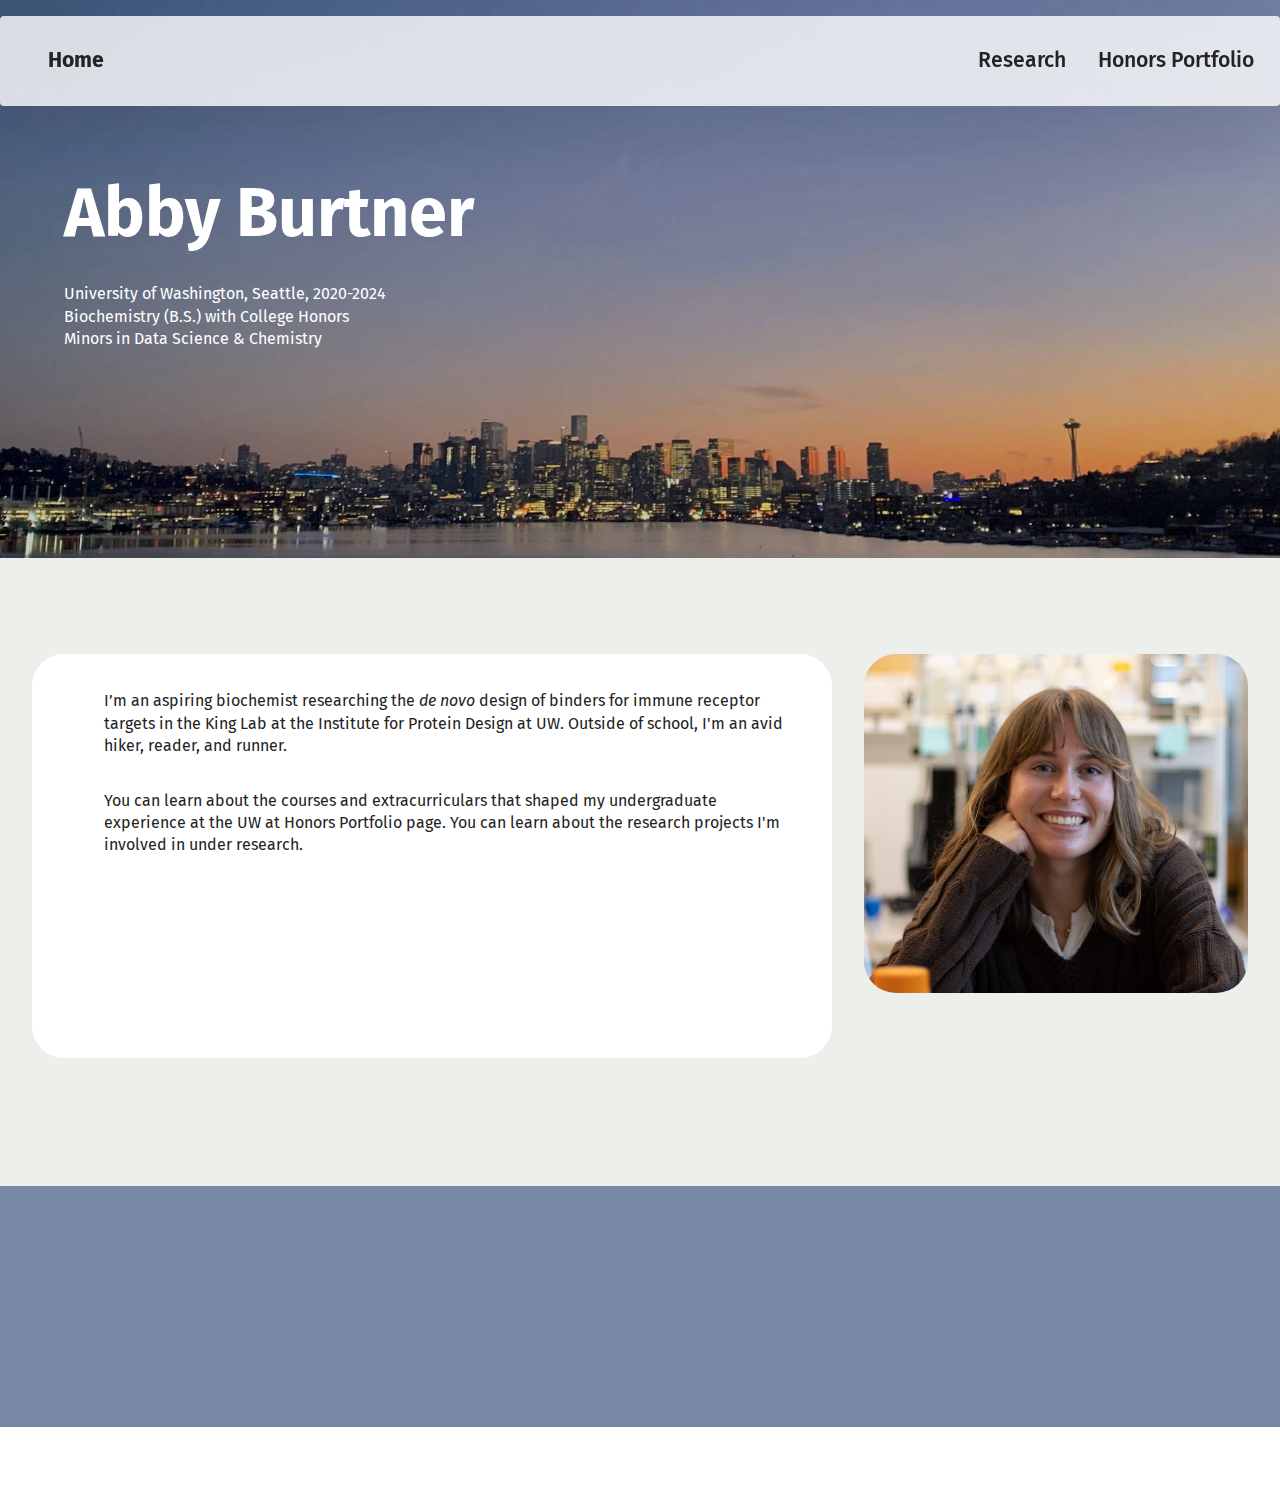
==== commit 2ea15a09: "create github pages" ====
--- a/index.html
+++ b/index.html
@@ -20,7 +20,7 @@
   <link rel="stylesheet" href="assets/theme/css/style.css">
   <link rel="preload" href="https://fonts.googleapis.com/css?family=Fira+Sans:100,100i,200,200i,300,300i,400,400i,500,500i,600,600i,700,700i,800,800i,900,900i&display=swap" as="style" onload="this.onload=null;this.rel='stylesheet'">
   <noscript><link rel="stylesheet" href="https://fonts.googleapis.com/css?family=Fira+Sans:100,100i,200,200i,300,300i,400,400i,500,500i,600,600i,700,700i,800,800i,900,900i&display=swap"></noscript>
-  <link rel="preload" as="style" href="assets/mobirise/css/mbr-additional.css?v=aXoj65"><link rel="stylesheet" href="assets/mobirise/css/mbr-additional.css?v=aXoj65" type="text/css">
+  <link rel="preload" as="style" href="assets/mobirise/css/mbr-additional.css?v=lqHItC"><link rel="stylesheet" href="assets/mobirise/css/mbr-additional.css?v=lqHItC" type="text/css">
 
   
   
@@ -143,7 +143,7 @@
             
         </div>
     </div>
-</section><section class="display-7" style="padding: 0;align-items: center;justify-content: center;flex-wrap: wrap;    align-content: center;display: flex;position: relative;height: 4rem;"><a href="https://mobiri.se/3183282" style="flex: 1 1;height: 4rem;position: absolute;width: 100%;z-index: 1;"><img alt="" style="height: 4rem;" src="[data-uri]"></a><p style="margin: 0;text-align: center;" class="display-7">&#8204;</p><a style="z-index:1" href="https://mobirise.com/drag-drop-website-builder.html">Drag & Drop Website Builder</a></section><script src="assets/bootstrap/js/bootstrap.bundle.min.js"></script>  <script src="assets/smoothscroll/smooth-scroll.js"></script>  <script src="assets/ytplayer/index.js"></script>  <script src="assets/dropdown/js/navbar-dropdown.js"></script>  <script src="assets/theme/js/script.js"></script>  
+</section><section class="display-7" style="padding: 0;align-items: center;justify-content: center;flex-wrap: wrap;    align-content: center;display: flex;position: relative;height: 4rem;"><a href="https://mobiri.se/3183282" style="flex: 1 1;height: 4rem;position: absolute;width: 100%;z-index: 1;"><img alt="" style="height: 4rem;" src="[data-uri]"></a><p style="margin: 0;text-align: center;" class="display-7">&#8204;</p><a style="z-index:1" href="https://mobirise.com/builder/no-code-website-builder.html">No Code Website Builder</a></section><script src="assets/bootstrap/js/bootstrap.bundle.min.js"></script>  <script src="assets/smoothscroll/smooth-scroll.js"></script>  <script src="assets/ytplayer/index.js"></script>  <script src="assets/dropdown/js/navbar-dropdown.js"></script>  <script src="assets/theme/js/script.js"></script>  
   
   
  <div id="scrollToTop" class="scrollToTop mbr-arrow-up"><a style="text-align: center;"><i class="mbr-arrow-up-icon mbr-arrow-up-icon-cm cm-icon cm-icon-smallarrow-up"></i></a></div>
--- a/assets/mobirise/css/mbr-additional.css
+++ b/assets/mobirise/css/mbr-additional.css
@@ -11,7 +11,7 @@
 .plan,
 .card,
 .item-wrapper {
-  border-radius: 0 !important;
+  border-radius: 2rem !important;
 }
 .video-wrapper {
   overflow: hidden;
@@ -3166,6 +3166,9 @@
 .cid-ucBS52RIPo .row {
   flex-direction: row-reverse;
 }
+.cid-ucBS52RIPo .mbr-description {
+  text-align: left;
+}
 .cid-ubVIoBlY1d {
   padding-top: 0rem;
   padding-bottom: 2rem;
@@ -3449,6 +3452,9 @@
 .cid-ucBYIfWfZz .row {
   flex-direction: row-reverse;
 }
+.cid-ucBYIfWfZz .mbr-description {
+  text-align: left;
+}
 .cid-ubVJEaxIon {
   padding-top: 0rem;
   padding-bottom: 2rem;
--- a/assets/mobirise/css/mbr-additional.css
+++ b/assets/mobirise/css/mbr-additional.css
@@ -11,7 +11,7 @@
 .plan,
 .card,
 .item-wrapper {
-  border-radius: 0 !important;
+  border-radius: 2rem !important;
 }
 .video-wrapper {
   overflow: hidden;
@@ -3166,6 +3166,9 @@
 .cid-ucBS52RIPo .row {
   flex-direction: row-reverse;
 }
+.cid-ucBS52RIPo .mbr-description {
+  text-align: left;
+}
 .cid-ubVIoBlY1d {
   padding-top: 0rem;
   padding-bottom: 2rem;
@@ -3449,6 +3452,9 @@
 .cid-ucBYIfWfZz .row {
   flex-direction: row-reverse;
 }
+.cid-ucBYIfWfZz .mbr-description {
+  text-align: left;
+}
 .cid-ubVJEaxIon {
   padding-top: 0rem;
   padding-bottom: 2rem;
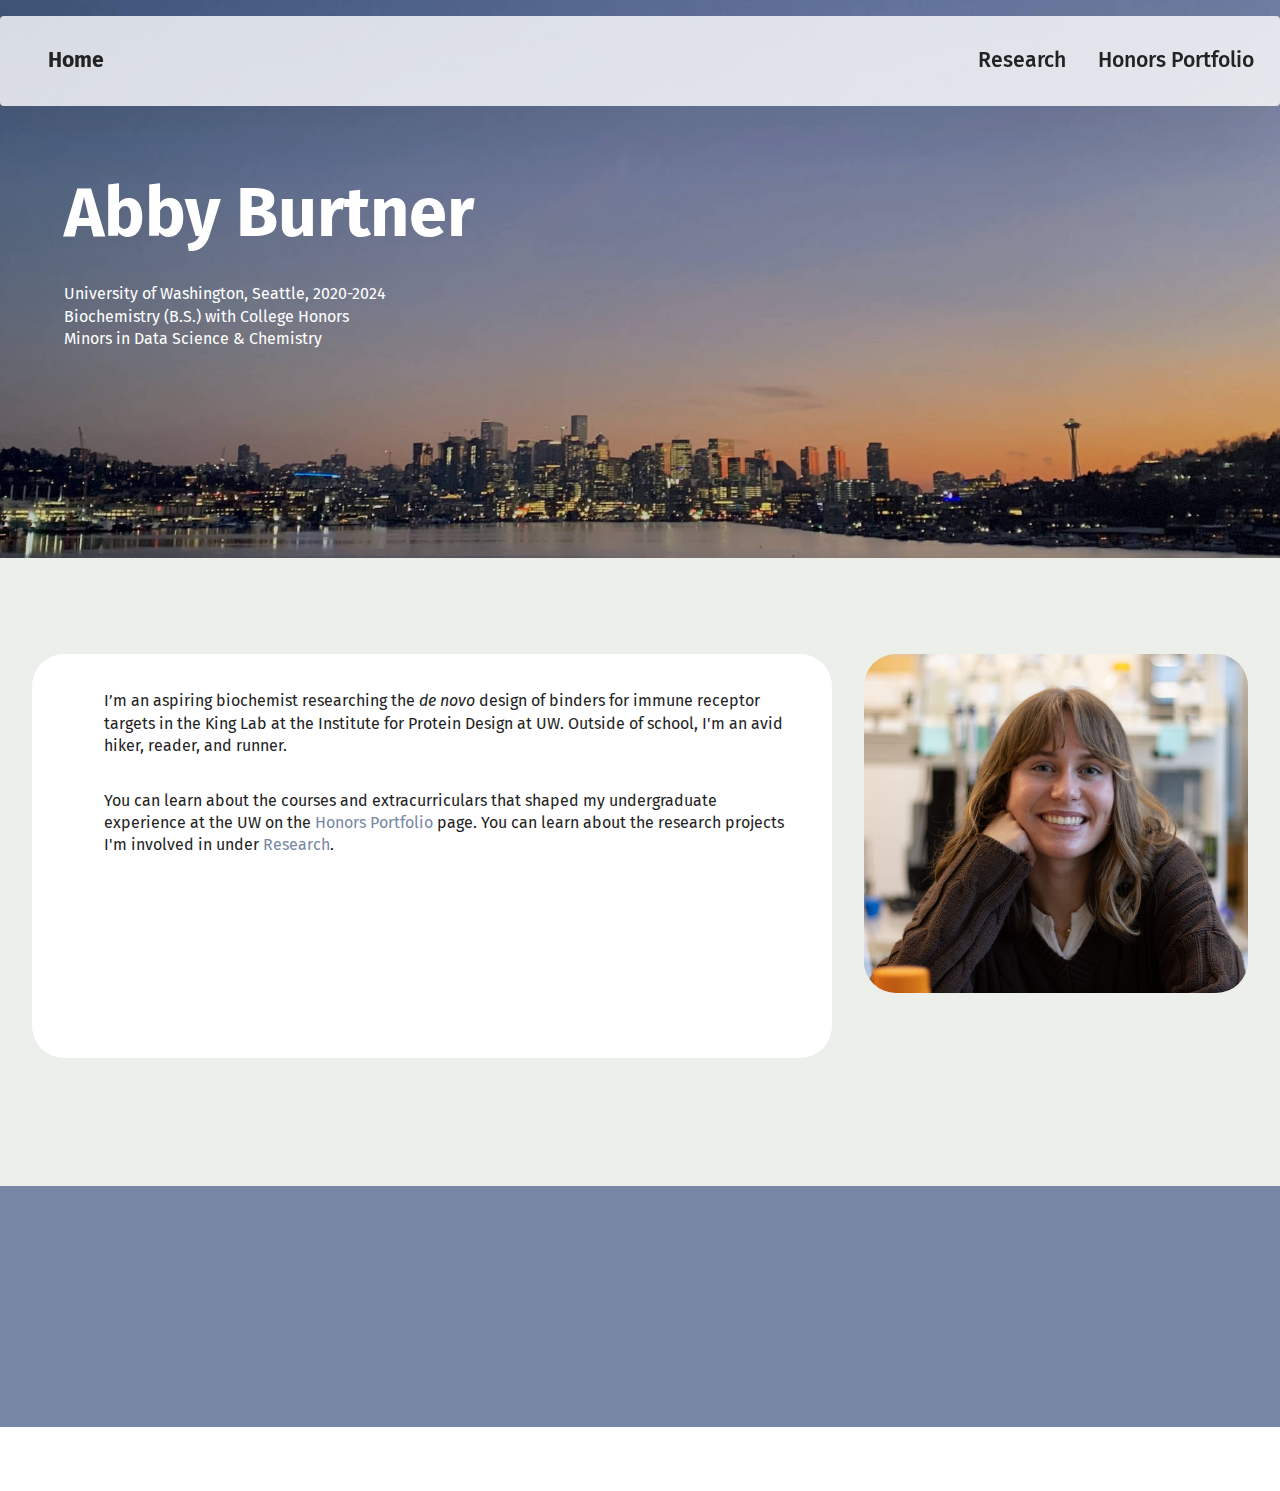
==== commit 7f4c97c3: "create github pages" ====
--- a/index.html
+++ b/index.html
@@ -20,7 +20,7 @@
   <link rel="stylesheet" href="assets/theme/css/style.css">
   <link rel="preload" href="https://fonts.googleapis.com/css?family=Fira+Sans:100,100i,200,200i,300,300i,400,400i,500,500i,600,600i,700,700i,800,800i,900,900i&display=swap" as="style" onload="this.onload=null;this.rel='stylesheet'">
   <noscript><link rel="stylesheet" href="https://fonts.googleapis.com/css?family=Fira+Sans:100,100i,200,200i,300,300i,400,400i,500,500i,600,600i,700,700i,800,800i,900,900i&display=swap"></noscript>
-  <link rel="preload" as="style" href="assets/mobirise/css/mbr-additional.css?v=lqHItC"><link rel="stylesheet" href="assets/mobirise/css/mbr-additional.css?v=lqHItC" type="text/css">
+  <link rel="preload" as="style" href="assets/mobirise/css/mbr-additional.css?v=yn3h36"><link rel="stylesheet" href="assets/mobirise/css/mbr-additional.css?v=yn3h36" type="text/css">
 
   
   
@@ -86,7 +86,7 @@
                 <div class="item-wrapper align-left">
                     <div class="mbr-text counter-container mbr-fonts-style display-7">
                         <ol>
-                            <li>I’m an aspiring biochemist researching the <em>de novo</em> design of binders for immune receptor targets in the King Lab at the Institute for Protein Design at UW. Outside of school, I'm an avid hiker, reader, and runner.</li><li>You can learn about the courses and extracurriculars that shaped my undergraduate experience at the UW at Honors Portfolio page. You can learn about the research projects I'm involved in under research.</li><li>I've also been honored to be supported in my research as a <a href="https://new.expo.uw.edu/expo/mge_scholars" class="text-primary">Mary Gates Scholar</a>, <a href="https://www.washington.edu/uaa/2023/06/26/washington-research-foundation-awards-undergraduate-research-program-500000-grant/" class="text-primary">Washington Research Foundation Fellow</a>, <a href="https://www.ipd.uw.edu/2023/04/abigail-burtner-named-a-uw-goldwater-scholar/" class="text-primary">Goldwater Scholar</a>, <a href="https://www.washington.edu/uaa/2024/01/23/uw-senior-abby-burtner-churchill-scholar/" class="text-primary">Churchill Scholar</a>, and as a member of the <a href="https://www.ipd.uw.edu/2024/04/undergrads-abby-burtner-and-sneha-subramanian-are-in-the-husky-100/" class="text-primary">Husky 100</a>.</li><li>For a profile on my undergraduate research experiences, check out <a href="https://www.washington.edu/uaa/the-power-of-why/" class="text-primary">this article</a>.</li>
+                            <li>I’m an aspiring biochemist researching the <em>de novo</em> design of binders for immune receptor targets in the King Lab at the Institute for Protein Design at UW. Outside of school, I'm an avid hiker, reader, and runner.</li><li>You can learn about the courses and extracurriculars that shaped my undergraduate experience at the UW on the <a href="portfolio.html" class="text-primary">Honors Portfolio</a> page. You can learn about the research projects I'm involved in under <a href="research.html" class="text-primary">Research</a>.</li><li>I've also been honored to be supported in my research as a <a href="https://new.expo.uw.edu/expo/mge_scholars" class="text-primary">Mary Gates Scholar</a>, <a href="https://www.washington.edu/uaa/2023/06/26/washington-research-foundation-awards-undergraduate-research-program-500000-grant/" class="text-primary">Washington Research Foundation Fellow</a>, <a href="https://www.ipd.uw.edu/2023/04/abigail-burtner-named-a-uw-goldwater-scholar/" class="text-primary">Goldwater Scholar</a>, <a href="https://www.washington.edu/uaa/2024/01/23/uw-senior-abby-burtner-churchill-scholar/" class="text-primary">Churchill Scholar</a>, and as a member of the <a href="https://www.ipd.uw.edu/2024/04/undergrads-abby-burtner-and-sneha-subramanian-are-in-the-husky-100/" class="text-primary">Husky 100</a>.</li><li>For a profile on my undergraduate research experiences, check out <a href="https://www.washington.edu/uaa/the-power-of-why/" class="text-primary">this article</a>.</li>
                         </ol>
                     </div>
                 </div>
@@ -143,7 +143,7 @@
             
         </div>
     </div>
-</section><section class="display-7" style="padding: 0;align-items: center;justify-content: center;flex-wrap: wrap;    align-content: center;display: flex;position: relative;height: 4rem;"><a href="https://mobiri.se/3183282" style="flex: 1 1;height: 4rem;position: absolute;width: 100%;z-index: 1;"><img alt="" style="height: 4rem;" src="[data-uri]"></a><p style="margin: 0;text-align: center;" class="display-7">&#8204;</p><a style="z-index:1" href="https://mobirise.com/builder/no-code-website-builder.html">No Code Website Builder</a></section><script src="assets/bootstrap/js/bootstrap.bundle.min.js"></script>  <script src="assets/smoothscroll/smooth-scroll.js"></script>  <script src="assets/ytplayer/index.js"></script>  <script src="assets/dropdown/js/navbar-dropdown.js"></script>  <script src="assets/theme/js/script.js"></script>  
+</section><section class="display-7" style="padding: 0;align-items: center;justify-content: center;flex-wrap: wrap;    align-content: center;display: flex;position: relative;height: 4rem;"><a href="https://mobiri.se/3183282" style="flex: 1 1;height: 4rem;position: absolute;width: 100%;z-index: 1;"><img alt="" style="height: 4rem;" src="[data-uri]"></a><p style="margin: 0;text-align: center;" class="display-7">&#8204;</p><a style="z-index:1" href="https://mobirise.com/builder/ai-website-generator.html">AI Website Generator</a></section><script src="assets/bootstrap/js/bootstrap.bundle.min.js"></script>  <script src="assets/smoothscroll/smooth-scroll.js"></script>  <script src="assets/ytplayer/index.js"></script>  <script src="assets/dropdown/js/navbar-dropdown.js"></script>  <script src="assets/theme/js/script.js"></script>  
   
   
  <div id="scrollToTop" class="scrollToTop mbr-arrow-up"><a style="text-align: center;"><i class="mbr-arrow-up-icon mbr-arrow-up-icon-cm cm-icon cm-icon-smallarrow-up"></i></a></div>
--- a/assets/mobirise/css/mbr-additional.css
+++ b/assets/mobirise/css/mbr-additional.css
@@ -2833,6 +2833,11 @@
     padding: 2rem;
   }
 }
+.cid-udxjyklRKC {
+  padding-top: 0rem;
+  padding-bottom: 0rem;
+  background-color: #ffffff;
+}
 .cid-ubVHEIAdlH {
   padding-top: 0rem;
   padding-bottom: 0rem;
@@ -2883,268 +2888,69 @@
 .cid-ucBYehvA1d .row {
   flex-direction: row-reverse;
 }
-.cid-ubVIXcLnpg {
+.cid-udxly9HkEE {
   padding-top: 0rem;
-  padding-bottom: 2rem;
+  padding-bottom: 0rem;
   background-color: #ffffff;
 }
-.cid-ubVIXcLnpg .mbr-fallback-image.disabled {
-  display: none;
-}
-.cid-ubVIXcLnpg .mbr-fallback-image {
-  display: block;
-  background-size: cover;
-  background-position: center center;
+.cid-udxly9HkEE h6 {
+  line-height: 1.2;
+}
+.cid-udxly9HkEE img,
+.cid-udxly9HkEE .item-img {
   width: 100%;
-  height: 100%;
-  position: absolute;
-  top: 0;
-}
-.cid-ubVIXcLnpg .item {
-  padding-bottom: 2rem;
-}
-.cid-ubVIXcLnpg .item-wrapper {
+}
+.cid-udxly9HkEE .item:focus,
+.cid-udxly9HkEE span:focus {
+  outline: none;
+}
+.cid-udxly9HkEE .item {
+  cursor: pointer;
+  margin-bottom: 2rem;
+}
+@media (max-width: 767px) {
+  .cid-udxly9HkEE .item {
+    padding-left: 0.5rem;
+    padding-right: 0.5rem;
+    margin-bottom: 1rem;
+  }
+}
+@media (max-width: 767px) {
+  .cid-udxly9HkEE .mbr-section-content {
+    margin-left: -0.5rem;
+    margin-right: -0.5rem;
+  }
+}
+.cid-udxly9HkEE .item-wrapper {
   position: relative;
-}
-.cid-ubVIXcLnpg .item-wrapper .icon-wrapper {
-  pointer-events: none;
-  position: absolute;
-  width: 60px;
-  height: 60px;
-  font-size: 22px;
-  left: 50%;
-  top: 50%;
-  display: flex;
-  align-items: center;
-  justify-content: center;
-  border: 2px solid #ffffff;
-  border-radius: 50%;
-  opacity: 0;
-  color: #ffffff;
-  transform: translateX(-50%) translateY(-50%);
-  background-color: #1b1b1b;
-  transition: 0.2s;
-}
-.cid-ubVIXcLnpg .item-wrapper:hover .icon-wrapper {
-  opacity: 0.7;
-}
-.cid-ubVIXcLnpg .carousel-control,
-.cid-ubVIXcLnpg .close {
-  background: #1b1b1b;
-}
-.cid-ubVIXcLnpg .carousel-control-prev {
-  margin-left: 2.5rem;
-}
-.cid-ubVIXcLnpg .carousel-control-prev span {
-  margin-right: 5px;
-}
-.cid-ubVIXcLnpg .carousel-control-next {
-  margin-right: 2.5rem;
-}
-.cid-ubVIXcLnpg .carousel-control-next span {
-  margin-left: 5px;
-}
-.cid-ubVIXcLnpg .close {
-  position: fixed;
-  opacity: 0.5;
-  font-size: 22px;
-  font-weight: 300;
-  width: 60px;
-  height: 60px;
-  border-radius: 50%;
-  color: #fff;
-  top: 2.5rem;
-  right: 2.5rem;
-  border: 2px solid #fff;
-  text-shadow: none;
-  z-index: 5;
-  transition: opacity 0.3s ease;
-  font-family: 'Moririse2';
-  align-items: center;
-  justify-content: center;
-  display: flex;
-}
-.cid-ubVIXcLnpg .close::before {
-  content: '\e91a';
-}
-.cid-ubVIXcLnpg .close:hover {
-  opacity: 1;
-  background: #000;
-  color: #fff;
-}
-.cid-ubVIXcLnpg .carousel-control {
-  display: flex;
-  top: 50%;
-  width: 60px;
-  height: 60px;
-  margin-top: -1.5rem;
-  font-size: 22px;
-  background-color: rgba(0, 0, 0, 0.5);
-  border: 2px solid #fff;
-  border-radius: 50%;
-  transition: all 0.3s;
-}
-.cid-ubVIXcLnpg .carousel-control.carousel-control-prev {
-  left: 0;
-  margin-left: 2.5rem;
-}
-.cid-ubVIXcLnpg .carousel-control.carousel-control-next {
-  right: 0;
-  margin-right: 2.5rem;
-}
-@media (max-width: 767px) {
-  .cid-ubVIXcLnpg .carousel-control {
-    top: auto;
-    bottom: 1rem;
-  }
-}
-.cid-ubVIXcLnpg .carousel-indicators {
-  position: absolute;
-  bottom: 0;
-  margin-bottom: 3px;
-}
-.cid-ubVIXcLnpg .carousel-indicators li {
-  max-width: 15px;
-  height: 15px;
-  width: 15px;
-  max-height: 15px;
-  margin: 3px;
-  background-color: rgba(0, 0, 0, 0.5);
-  border: 2px solid #fff;
-  border-radius: 50%;
-  opacity: 0.5;
-  transition: all 0.3s;
-}
-.cid-ubVIXcLnpg .carousel-indicators li.active,
-.cid-ubVIXcLnpg .carousel-indicators li:hover {
-  opacity: 0.9;
-}
-.cid-ubVIXcLnpg .carousel-indicators li::after,
-.cid-ubVIXcLnpg .carousel-indicators li::before {
-  content: none;
-}
-.cid-ubVIXcLnpg .carousel-indicators.ie-fix {
-  left: 50%;
-  display: block;
-  width: 60%;
-  margin-left: -30%;
+  display: flex;
+  flex-flow: column nowrap;
+}
+.cid-udxly9HkEE .mbr-section-btn {
+  margin-top: auto !important;
   text-align: center;
 }
-@media (max-width: 768px) {
-  .cid-ubVIXcLnpg .carousel-indicators {
-    display: none !important;
-  }
-}
-@media (max-width: 991px) {
-  .cid-ubVIXcLnpg .carousel-indicators {
-    margin-bottom: 3.625rem !important;
-    padding-left: 2.5rem;
-    padding-right: 2.5rem;
-  }
-}
-@media (max-width: 767px) {
-  .cid-ubVIXcLnpg .carousel-indicators {
-    display: none;
-  }
-}
-.cid-ubVIXcLnpg .carousel-inner {
-  display: flex;
-  align-items: center;
-}
-.cid-ubVIXcLnpg .carousel-inner > .active {
-  display: block;
-}
-.cid-ubVIXcLnpg .carousel-control.left {
-  left: 0;
-  margin-left: 2.5rem;
-}
-.cid-ubVIXcLnpg .carousel-control.right {
-  right: 0;
-  margin-right: 2.5rem;
-}
-.cid-ubVIXcLnpg .carousel-control:hover {
-  background: #1b1b1b;
-  color: #fff;
-  opacity: 1;
-}
-@media (max-width: 768px) {
-  .cid-ubVIXcLnpg .carousel-control,
-  .cid-ubVIXcLnpg .carousel-indicators,
-  .cid-ubVIXcLnpg .modal .close {
-    position: fixed;
-  }
-}
-@media (max-width: 767px) {
-  .cid-ubVIXcLnpg .mbr-slider .carousel-control {
-    top: auto;
-    bottom: 20px;
-  }
-  .cid-ubVIXcLnpg .mbr-slider > .container .carousel-control {
-    margin-bottom: 0;
-  }
-}
-.cid-ubVIXcLnpg .carousel-indicators .active,
-.cid-ubVIXcLnpg .carousel-indicators li {
-  width: 7px;
-  height: 7px;
-  margin: 3px;
-  background: #000000;
-  opacity: 0.5;
-  border: 4px solid #000000;
-}
-.cid-ubVIXcLnpg .carousel-indicators .active {
-  background: #fff;
-}
-.cid-ubVIXcLnpg .carousel-indicators li {
-  max-width: 15px;
-  max-height: 15px;
-  border-radius: 50%;
-}
-.cid-ubVIXcLnpg .modal {
-  padding-left: 0 !important;
-  position: fixed;
-  overflow: hidden;
-  padding-right: 0 !important;
-}
-.cid-ubVIXcLnpg .modal-dialog {
-  margin: 0 auto;
-  max-width: 100%;
-  padding-left: 1rem;
-  padding-right: 1rem;
-}
-.cid-ubVIXcLnpg .modal-content {
-  border-radius: 0;
-  border: none;
-  background: transparent;
-}
-.cid-ubVIXcLnpg .modal-body {
-  padding: 0;
-  display: flex;
-  align-items: center;
-}
-.cid-ubVIXcLnpg .modal-body img {
-  width: 100%;
-  object-fit: contain;
-  max-height: calc(100vh - 1.75rem);
-}
-.cid-ubVIXcLnpg .carousel {
-  width: 100%;
-}
-.cid-ubVIXcLnpg .modal-backdrop.in {
-  opacity: 0.8;
-}
-.cid-ubVIXcLnpg .modal.fade .modal-dialog {
-  transition: margin-top 0.3s ease-out;
-}
-.cid-ubVIXcLnpg .modal.fade .modal-dialog,
-.cid-ubVIXcLnpg .modal.in .modal-dialog {
-  transform: none;
-}
-.cid-ubVIXcLnpg .mbr-gallery .item-wrapper {
-  cursor: pointer;
-}
-.cid-ubVIXcLnpg H6 {
+.cid-udxly9HkEE .mbr-section-title {
+  color: #000000;
+}
+.cid-udxly9HkEE .mbr-text,
+.cid-udxly9HkEE .mbr-section-btn {
+  color: #000000;
+}
+.cid-udxly9HkEE .item-title {
+  color: #000000;
   text-align: center;
+}
+.cid-udxly9HkEE .item-subtitle {
+  color: #000000;
+  text-align: center;
+}
+.cid-udxly9HkEE .item-text {
+  color: #000000;
+  text-align: center;
+}
+.cid-udxly9HkEE .content-head {
+  max-width: 800px;
 }
 .cid-ucBS52RIPo {
   padding-top: 2rem;
@@ -3169,268 +2975,69 @@
 .cid-ucBS52RIPo .mbr-description {
   text-align: left;
 }
-.cid-ubVIoBlY1d {
+.cid-udxjZuJySk {
   padding-top: 0rem;
-  padding-bottom: 2rem;
+  padding-bottom: 0rem;
   background-color: #ffffff;
 }
-.cid-ubVIoBlY1d .mbr-fallback-image.disabled {
-  display: none;
-}
-.cid-ubVIoBlY1d .mbr-fallback-image {
-  display: block;
-  background-size: cover;
-  background-position: center center;
+.cid-udxjZuJySk h6 {
+  line-height: 1.2;
+}
+.cid-udxjZuJySk img,
+.cid-udxjZuJySk .item-img {
   width: 100%;
-  height: 100%;
-  position: absolute;
-  top: 0;
-}
-.cid-ubVIoBlY1d .item {
-  padding-bottom: 2rem;
-}
-.cid-ubVIoBlY1d .item-wrapper {
+}
+.cid-udxjZuJySk .item:focus,
+.cid-udxjZuJySk span:focus {
+  outline: none;
+}
+.cid-udxjZuJySk .item {
+  cursor: pointer;
+  margin-bottom: 2rem;
+}
+@media (max-width: 767px) {
+  .cid-udxjZuJySk .item {
+    padding-left: 0.5rem;
+    padding-right: 0.5rem;
+    margin-bottom: 1rem;
+  }
+}
+@media (max-width: 767px) {
+  .cid-udxjZuJySk .mbr-section-content {
+    margin-left: -0.5rem;
+    margin-right: -0.5rem;
+  }
+}
+.cid-udxjZuJySk .item-wrapper {
   position: relative;
-}
-.cid-ubVIoBlY1d .item-wrapper .icon-wrapper {
-  pointer-events: none;
-  position: absolute;
-  width: 60px;
-  height: 60px;
-  font-size: 22px;
-  left: 50%;
-  top: 50%;
-  display: flex;
-  align-items: center;
-  justify-content: center;
-  border: 2px solid #ffffff;
-  border-radius: 50%;
-  opacity: 0;
-  color: #ffffff;
-  transform: translateX(-50%) translateY(-50%);
-  background-color: #1b1b1b;
-  transition: 0.2s;
-}
-.cid-ubVIoBlY1d .item-wrapper:hover .icon-wrapper {
-  opacity: 0.7;
-}
-.cid-ubVIoBlY1d .carousel-control,
-.cid-ubVIoBlY1d .close {
-  background: #1b1b1b;
-}
-.cid-ubVIoBlY1d .carousel-control-prev {
-  margin-left: 2.5rem;
-}
-.cid-ubVIoBlY1d .carousel-control-prev span {
-  margin-right: 5px;
-}
-.cid-ubVIoBlY1d .carousel-control-next {
-  margin-right: 2.5rem;
-}
-.cid-ubVIoBlY1d .carousel-control-next span {
-  margin-left: 5px;
-}
-.cid-ubVIoBlY1d .close {
-  position: fixed;
-  opacity: 0.5;
-  font-size: 22px;
-  font-weight: 300;
-  width: 60px;
-  height: 60px;
-  border-radius: 50%;
-  color: #fff;
-  top: 2.5rem;
-  right: 2.5rem;
-  border: 2px solid #fff;
-  text-shadow: none;
-  z-index: 5;
-  transition: opacity 0.3s ease;
-  font-family: 'Moririse2';
-  align-items: center;
-  justify-content: center;
-  display: flex;
-}
-.cid-ubVIoBlY1d .close::before {
-  content: '\e91a';
-}
-.cid-ubVIoBlY1d .close:hover {
-  opacity: 1;
-  background: #000;
-  color: #fff;
-}
-.cid-ubVIoBlY1d .carousel-control {
-  display: flex;
-  top: 50%;
-  width: 60px;
-  height: 60px;
-  margin-top: -1.5rem;
-  font-size: 22px;
-  background-color: rgba(0, 0, 0, 0.5);
-  border: 2px solid #fff;
-  border-radius: 50%;
-  transition: all 0.3s;
-}
-.cid-ubVIoBlY1d .carousel-control.carousel-control-prev {
-  left: 0;
-  margin-left: 2.5rem;
-}
-.cid-ubVIoBlY1d .carousel-control.carousel-control-next {
-  right: 0;
-  margin-right: 2.5rem;
-}
-@media (max-width: 767px) {
-  .cid-ubVIoBlY1d .carousel-control {
-    top: auto;
-    bottom: 1rem;
-  }
-}
-.cid-ubVIoBlY1d .carousel-indicators {
-  position: absolute;
-  bottom: 0;
-  margin-bottom: 3px;
-}
-.cid-ubVIoBlY1d .carousel-indicators li {
-  max-width: 15px;
-  height: 15px;
-  width: 15px;
-  max-height: 15px;
-  margin: 3px;
-  background-color: rgba(0, 0, 0, 0.5);
-  border: 2px solid #fff;
-  border-radius: 50%;
-  opacity: 0.5;
-  transition: all 0.3s;
-}
-.cid-ubVIoBlY1d .carousel-indicators li.active,
-.cid-ubVIoBlY1d .carousel-indicators li:hover {
-  opacity: 0.9;
-}
-.cid-ubVIoBlY1d .carousel-indicators li::after,
-.cid-ubVIoBlY1d .carousel-indicators li::before {
-  content: none;
-}
-.cid-ubVIoBlY1d .carousel-indicators.ie-fix {
-  left: 50%;
-  display: block;
-  width: 60%;
-  margin-left: -30%;
+  display: flex;
+  flex-flow: column nowrap;
+}
+.cid-udxjZuJySk .mbr-section-btn {
+  margin-top: auto !important;
   text-align: center;
 }
-@media (max-width: 768px) {
-  .cid-ubVIoBlY1d .carousel-indicators {
-    display: none !important;
-  }
-}
-@media (max-width: 991px) {
-  .cid-ubVIoBlY1d .carousel-indicators {
-    margin-bottom: 3.625rem !important;
-    padding-left: 2.5rem;
-    padding-right: 2.5rem;
-  }
-}
-@media (max-width: 767px) {
-  .cid-ubVIoBlY1d .carousel-indicators {
-    display: none;
-  }
-}
-.cid-ubVIoBlY1d .carousel-inner {
-  display: flex;
-  align-items: center;
-}
-.cid-ubVIoBlY1d .carousel-inner > .active {
-  display: block;
-}
-.cid-ubVIoBlY1d .carousel-control.left {
-  left: 0;
-  margin-left: 2.5rem;
-}
-.cid-ubVIoBlY1d .carousel-control.right {
-  right: 0;
-  margin-right: 2.5rem;
-}
-.cid-ubVIoBlY1d .carousel-control:hover {
-  background: #1b1b1b;
-  color: #fff;
-  opacity: 1;
-}
-@media (max-width: 768px) {
-  .cid-ubVIoBlY1d .carousel-control,
-  .cid-ubVIoBlY1d .carousel-indicators,
-  .cid-ubVIoBlY1d .modal .close {
-    position: fixed;
-  }
-}
-@media (max-width: 767px) {
-  .cid-ubVIoBlY1d .mbr-slider .carousel-control {
-    top: auto;
-    bottom: 20px;
-  }
-  .cid-ubVIoBlY1d .mbr-slider > .container .carousel-control {
-    margin-bottom: 0;
-  }
-}
-.cid-ubVIoBlY1d .carousel-indicators .active,
-.cid-ubVIoBlY1d .carousel-indicators li {
-  width: 7px;
-  height: 7px;
-  margin: 3px;
-  background: #000000;
-  opacity: 0.5;
-  border: 4px solid #000000;
-}
-.cid-ubVIoBlY1d .carousel-indicators .active {
-  background: #fff;
-}
-.cid-ubVIoBlY1d .carousel-indicators li {
-  max-width: 15px;
-  max-height: 15px;
-  border-radius: 50%;
-}
-.cid-ubVIoBlY1d .modal {
-  padding-left: 0 !important;
-  position: fixed;
-  overflow: hidden;
-  padding-right: 0 !important;
-}
-.cid-ubVIoBlY1d .modal-dialog {
-  margin: 0 auto;
-  max-width: 100%;
-  padding-left: 1rem;
-  padding-right: 1rem;
-}
-.cid-ubVIoBlY1d .modal-content {
-  border-radius: 0;
-  border: none;
-  background: transparent;
-}
-.cid-ubVIoBlY1d .modal-body {
-  padding: 0;
-  display: flex;
-  align-items: center;
-}
-.cid-ubVIoBlY1d .modal-body img {
-  width: 100%;
-  object-fit: contain;
-  max-height: calc(100vh - 1.75rem);
-}
-.cid-ubVIoBlY1d .carousel {
-  width: 100%;
-}
-.cid-ubVIoBlY1d .modal-backdrop.in {
-  opacity: 0.8;
-}
-.cid-ubVIoBlY1d .modal.fade .modal-dialog {
-  transition: margin-top 0.3s ease-out;
-}
-.cid-ubVIoBlY1d .modal.fade .modal-dialog,
-.cid-ubVIoBlY1d .modal.in .modal-dialog {
-  transform: none;
-}
-.cid-ubVIoBlY1d .mbr-gallery .item-wrapper {
-  cursor: pointer;
-}
-.cid-ubVIoBlY1d H6 {
+.cid-udxjZuJySk .mbr-section-title {
+  color: #000000;
+}
+.cid-udxjZuJySk .mbr-text,
+.cid-udxjZuJySk .mbr-section-btn {
+  color: #000000;
+}
+.cid-udxjZuJySk .item-title {
+  color: #000000;
   text-align: center;
+}
+.cid-udxjZuJySk .item-subtitle {
+  color: #000000;
+  text-align: center;
+}
+.cid-udxjZuJySk .item-text {
+  color: #000000;
+  text-align: center;
+}
+.cid-udxjZuJySk .content-head {
+  max-width: 800px;
 }
 .cid-ucBYIfWfZz {
   padding-top: 2rem;
@@ -3455,268 +3062,69 @@
 .cid-ucBYIfWfZz .mbr-description {
   text-align: left;
 }
-.cid-ubVJEaxIon {
+.cid-udxkMLshF4 {
   padding-top: 0rem;
-  padding-bottom: 2rem;
+  padding-bottom: 0rem;
   background-color: #ffffff;
 }
-.cid-ubVJEaxIon .mbr-fallback-image.disabled {
-  display: none;
-}
-.cid-ubVJEaxIon .mbr-fallback-image {
-  display: block;
-  background-size: cover;
-  background-position: center center;
+.cid-udxkMLshF4 h6 {
+  line-height: 1.2;
+}
+.cid-udxkMLshF4 img,
+.cid-udxkMLshF4 .item-img {
   width: 100%;
-  height: 100%;
-  position: absolute;
-  top: 0;
-}
-.cid-ubVJEaxIon .item {
-  padding-bottom: 2rem;
-}
-.cid-ubVJEaxIon .item-wrapper {
+}
+.cid-udxkMLshF4 .item:focus,
+.cid-udxkMLshF4 span:focus {
+  outline: none;
+}
+.cid-udxkMLshF4 .item {
+  cursor: pointer;
+  margin-bottom: 2rem;
+}
+@media (max-width: 767px) {
+  .cid-udxkMLshF4 .item {
+    padding-left: 0.5rem;
+    padding-right: 0.5rem;
+    margin-bottom: 1rem;
+  }
+}
+@media (max-width: 767px) {
+  .cid-udxkMLshF4 .mbr-section-content {
+    margin-left: -0.5rem;
+    margin-right: -0.5rem;
+  }
+}
+.cid-udxkMLshF4 .item-wrapper {
   position: relative;
-}
-.cid-ubVJEaxIon .item-wrapper .icon-wrapper {
-  pointer-events: none;
-  position: absolute;
-  width: 60px;
-  height: 60px;
-  font-size: 22px;
-  left: 50%;
-  top: 50%;
-  display: flex;
-  align-items: center;
-  justify-content: center;
-  border: 2px solid #ffffff;
-  border-radius: 50%;
-  opacity: 0;
-  color: #ffffff;
-  transform: translateX(-50%) translateY(-50%);
-  background-color: #1b1b1b;
-  transition: 0.2s;
-}
-.cid-ubVJEaxIon .item-wrapper:hover .icon-wrapper {
-  opacity: 0.7;
-}
-.cid-ubVJEaxIon .carousel-control,
-.cid-ubVJEaxIon .close {
-  background: #1b1b1b;
-}
-.cid-ubVJEaxIon .carousel-control-prev {
-  margin-left: 2.5rem;
-}
-.cid-ubVJEaxIon .carousel-control-prev span {
-  margin-right: 5px;
-}
-.cid-ubVJEaxIon .carousel-control-next {
-  margin-right: 2.5rem;
-}
-.cid-ubVJEaxIon .carousel-control-next span {
-  margin-left: 5px;
-}
-.cid-ubVJEaxIon .close {
-  position: fixed;
-  opacity: 0.5;
-  font-size: 22px;
-  font-weight: 300;
-  width: 60px;
-  height: 60px;
-  border-radius: 50%;
-  color: #fff;
-  top: 2.5rem;
-  right: 2.5rem;
-  border: 2px solid #fff;
-  text-shadow: none;
-  z-index: 5;
-  transition: opacity 0.3s ease;
-  font-family: 'Moririse2';
-  align-items: center;
-  justify-content: center;
-  display: flex;
-}
-.cid-ubVJEaxIon .close::before {
-  content: '\e91a';
-}
-.cid-ubVJEaxIon .close:hover {
-  opacity: 1;
-  background: #000;
-  color: #fff;
-}
-.cid-ubVJEaxIon .carousel-control {
-  display: flex;
-  top: 50%;
-  width: 60px;
-  height: 60px;
-  margin-top: -1.5rem;
-  font-size: 22px;
-  background-color: rgba(0, 0, 0, 0.5);
-  border: 2px solid #fff;
-  border-radius: 50%;
-  transition: all 0.3s;
-}
-.cid-ubVJEaxIon .carousel-control.carousel-control-prev {
-  left: 0;
-  margin-left: 2.5rem;
-}
-.cid-ubVJEaxIon .carousel-control.carousel-control-next {
-  right: 0;
-  margin-right: 2.5rem;
-}
-@media (max-width: 767px) {
-  .cid-ubVJEaxIon .carousel-control {
-    top: auto;
-    bottom: 1rem;
-  }
-}
-.cid-ubVJEaxIon .carousel-indicators {
-  position: absolute;
-  bottom: 0;
-  margin-bottom: 3px;
-}
-.cid-ubVJEaxIon .carousel-indicators li {
-  max-width: 15px;
-  height: 15px;
-  width: 15px;
-  max-height: 15px;
-  margin: 3px;
-  background-color: rgba(0, 0, 0, 0.5);
-  border: 2px solid #fff;
-  border-radius: 50%;
-  opacity: 0.5;
-  transition: all 0.3s;
-}
-.cid-ubVJEaxIon .carousel-indicators li.active,
-.cid-ubVJEaxIon .carousel-indicators li:hover {
-  opacity: 0.9;
-}
-.cid-ubVJEaxIon .carousel-indicators li::after,
-.cid-ubVJEaxIon .carousel-indicators li::before {
-  content: none;
-}
-.cid-ubVJEaxIon .carousel-indicators.ie-fix {
-  left: 50%;
-  display: block;
-  width: 60%;
-  margin-left: -30%;
+  display: flex;
+  flex-flow: column nowrap;
+}
+.cid-udxkMLshF4 .mbr-section-btn {
+  margin-top: auto !important;
   text-align: center;
 }
-@media (max-width: 768px) {
-  .cid-ubVJEaxIon .carousel-indicators {
-    display: none !important;
-  }
-}
-@media (max-width: 991px) {
-  .cid-ubVJEaxIon .carousel-indicators {
-    margin-bottom: 3.625rem !important;
-    padding-left: 2.5rem;
-    padding-right: 2.5rem;
-  }
-}
-@media (max-width: 767px) {
-  .cid-ubVJEaxIon .carousel-indicators {
-    display: none;
-  }
-}
-.cid-ubVJEaxIon .carousel-inner {
-  display: flex;
-  align-items: center;
-}
-.cid-ubVJEaxIon .carousel-inner > .active {
-  display: block;
-}
-.cid-ubVJEaxIon .carousel-control.left {
-  left: 0;
-  margin-left: 2.5rem;
-}
-.cid-ubVJEaxIon .carousel-control.right {
-  right: 0;
-  margin-right: 2.5rem;
-}
-.cid-ubVJEaxIon .carousel-control:hover {
-  background: #1b1b1b;
-  color: #fff;
-  opacity: 1;
-}
-@media (max-width: 768px) {
-  .cid-ubVJEaxIon .carousel-control,
-  .cid-ubVJEaxIon .carousel-indicators,
-  .cid-ubVJEaxIon .modal .close {
-    position: fixed;
-  }
-}
-@media (max-width: 767px) {
-  .cid-ubVJEaxIon .mbr-slider .carousel-control {
-    top: auto;
-    bottom: 20px;
-  }
-  .cid-ubVJEaxIon .mbr-slider > .container .carousel-control {
-    margin-bottom: 0;
-  }
-}
-.cid-ubVJEaxIon .carousel-indicators .active,
-.cid-ubVJEaxIon .carousel-indicators li {
-  width: 7px;
-  height: 7px;
-  margin: 3px;
-  background: #000000;
-  opacity: 0.5;
-  border: 4px solid #000000;
-}
-.cid-ubVJEaxIon .carousel-indicators .active {
-  background: #fff;
-}
-.cid-ubVJEaxIon .carousel-indicators li {
-  max-width: 15px;
-  max-height: 15px;
-  border-radius: 50%;
-}
-.cid-ubVJEaxIon .modal {
-  padding-left: 0 !important;
-  position: fixed;
-  overflow: hidden;
-  padding-right: 0 !important;
-}
-.cid-ubVJEaxIon .modal-dialog {
-  margin: 0 auto;
-  max-width: 100%;
-  padding-left: 1rem;
-  padding-right: 1rem;
-}
-.cid-ubVJEaxIon .modal-content {
-  border-radius: 0;
-  border: none;
-  background: transparent;
-}
-.cid-ubVJEaxIon .modal-body {
-  padding: 0;
-  display: flex;
-  align-items: center;
-}
-.cid-ubVJEaxIon .modal-body img {
-  width: 100%;
-  object-fit: contain;
-  max-height: calc(100vh - 1.75rem);
-}
-.cid-ubVJEaxIon .carousel {
-  width: 100%;
-}
-.cid-ubVJEaxIon .modal-backdrop.in {
-  opacity: 0.8;
-}
-.cid-ubVJEaxIon .modal.fade .modal-dialog {
-  transition: margin-top 0.3s ease-out;
-}
-.cid-ubVJEaxIon .modal.fade .modal-dialog,
-.cid-ubVJEaxIon .modal.in .modal-dialog {
-  transform: none;
-}
-.cid-ubVJEaxIon .mbr-gallery .item-wrapper {
-  cursor: pointer;
-}
-.cid-ubVJEaxIon H6 {
+.cid-udxkMLshF4 .mbr-section-title {
+  color: #000000;
+}
+.cid-udxkMLshF4 .mbr-text,
+.cid-udxkMLshF4 .mbr-section-btn {
+  color: #000000;
+}
+.cid-udxkMLshF4 .item-title {
+  color: #000000;
   text-align: center;
+}
+.cid-udxkMLshF4 .item-subtitle {
+  color: #000000;
+  text-align: center;
+}
+.cid-udxkMLshF4 .item-text {
+  color: #000000;
+  text-align: center;
+}
+.cid-udxkMLshF4 .content-head {
+  max-width: 800px;
 }
 .cid-ubVK2X7Zx0 {
   padding-top: 0rem;
@@ -7241,8 +6649,8 @@
   background-color: #ffffff;
 }
 .cid-udwCtxvYIw {
-  padding-top: 6rem;
-  padding-bottom: 6rem;
+  padding-top: 1rem;
+  padding-bottom: 3rem;
   background-color: #ffffff;
 }
 .cid-udwCtxvYIw .mbr-fallback-image.disabled {
@@ -10742,15 +10150,15 @@
   padding-bottom: 0rem;
   background-color: #ffffff;
 }
-.cid-udwIPocUUu {
+.cid-udxzX4mff9 {
   padding-top: 0rem;
-  padding-bottom: 4rem;
+  padding-bottom: 2rem;
   background-color: #ffffff;
 }
-.cid-udwIPocUUu .mbr-fallback-image.disabled {
+.cid-udxzX4mff9 .mbr-fallback-image.disabled {
   display: none;
 }
-.cid-udwIPocUUu .mbr-fallback-image {
+.cid-udxzX4mff9 .mbr-fallback-image {
   display: block;
   background-size: cover;
   background-position: center center;
@@ -10759,17 +10167,16 @@
   position: absolute;
   top: 0;
 }
-.cid-udwIPocUUu .video-wrapper iframe {
+@media (max-width: 991px) {
+  .cid-udxzX4mff9 .image-wrapper {
+    margin-bottom: 1rem;
+  }
+}
+.cid-udxzX4mff9 .row {
+  flex-direction: row-reverse;
+}
+.cid-udxzX4mff9 img {
   width: 100%;
-}
-.cid-udwIPocUUu .mbr-section-title,
-.cid-udwIPocUUu .mbr-description {
-  text-align: center;
-}
-@media (min-width: 992px) {
-  .cid-udwIPocUUu .text-wrapper {
-    padding: 2rem;
-  }
 }
 .cid-udwH0gCElR {
   padding-top: 2rem;
--- a/assets/mobirise/css/mbr-additional.css
+++ b/assets/mobirise/css/mbr-additional.css
@@ -2833,6 +2833,11 @@
     padding: 2rem;
   }
 }
+.cid-udxjyklRKC {
+  padding-top: 0rem;
+  padding-bottom: 0rem;
+  background-color: #ffffff;
+}
 .cid-ubVHEIAdlH {
   padding-top: 0rem;
   padding-bottom: 0rem;
@@ -2883,268 +2888,69 @@
 .cid-ucBYehvA1d .row {
   flex-direction: row-reverse;
 }
-.cid-ubVIXcLnpg {
+.cid-udxly9HkEE {
   padding-top: 0rem;
-  padding-bottom: 2rem;
+  padding-bottom: 0rem;
   background-color: #ffffff;
 }
-.cid-ubVIXcLnpg .mbr-fallback-image.disabled {
-  display: none;
-}
-.cid-ubVIXcLnpg .mbr-fallback-image {
-  display: block;
-  background-size: cover;
-  background-position: center center;
+.cid-udxly9HkEE h6 {
+  line-height: 1.2;
+}
+.cid-udxly9HkEE img,
+.cid-udxly9HkEE .item-img {
   width: 100%;
-  height: 100%;
-  position: absolute;
-  top: 0;
-}
-.cid-ubVIXcLnpg .item {
-  padding-bottom: 2rem;
-}
-.cid-ubVIXcLnpg .item-wrapper {
+}
+.cid-udxly9HkEE .item:focus,
+.cid-udxly9HkEE span:focus {
+  outline: none;
+}
+.cid-udxly9HkEE .item {
+  cursor: pointer;
+  margin-bottom: 2rem;
+}
+@media (max-width: 767px) {
+  .cid-udxly9HkEE .item {
+    padding-left: 0.5rem;
+    padding-right: 0.5rem;
+    margin-bottom: 1rem;
+  }
+}
+@media (max-width: 767px) {
+  .cid-udxly9HkEE .mbr-section-content {
+    margin-left: -0.5rem;
+    margin-right: -0.5rem;
+  }
+}
+.cid-udxly9HkEE .item-wrapper {
   position: relative;
-}
-.cid-ubVIXcLnpg .item-wrapper .icon-wrapper {
-  pointer-events: none;
-  position: absolute;
-  width: 60px;
-  height: 60px;
-  font-size: 22px;
-  left: 50%;
-  top: 50%;
-  display: flex;
-  align-items: center;
-  justify-content: center;
-  border: 2px solid #ffffff;
-  border-radius: 50%;
-  opacity: 0;
-  color: #ffffff;
-  transform: translateX(-50%) translateY(-50%);
-  background-color: #1b1b1b;
-  transition: 0.2s;
-}
-.cid-ubVIXcLnpg .item-wrapper:hover .icon-wrapper {
-  opacity: 0.7;
-}
-.cid-ubVIXcLnpg .carousel-control,
-.cid-ubVIXcLnpg .close {
-  background: #1b1b1b;
-}
-.cid-ubVIXcLnpg .carousel-control-prev {
-  margin-left: 2.5rem;
-}
-.cid-ubVIXcLnpg .carousel-control-prev span {
-  margin-right: 5px;
-}
-.cid-ubVIXcLnpg .carousel-control-next {
-  margin-right: 2.5rem;
-}
-.cid-ubVIXcLnpg .carousel-control-next span {
-  margin-left: 5px;
-}
-.cid-ubVIXcLnpg .close {
-  position: fixed;
-  opacity: 0.5;
-  font-size: 22px;
-  font-weight: 300;
-  width: 60px;
-  height: 60px;
-  border-radius: 50%;
-  color: #fff;
-  top: 2.5rem;
-  right: 2.5rem;
-  border: 2px solid #fff;
-  text-shadow: none;
-  z-index: 5;
-  transition: opacity 0.3s ease;
-  font-family: 'Moririse2';
-  align-items: center;
-  justify-content: center;
-  display: flex;
-}
-.cid-ubVIXcLnpg .close::before {
-  content: '\e91a';
-}
-.cid-ubVIXcLnpg .close:hover {
-  opacity: 1;
-  background: #000;
-  color: #fff;
-}
-.cid-ubVIXcLnpg .carousel-control {
-  display: flex;
-  top: 50%;
-  width: 60px;
-  height: 60px;
-  margin-top: -1.5rem;
-  font-size: 22px;
-  background-color: rgba(0, 0, 0, 0.5);
-  border: 2px solid #fff;
-  border-radius: 50%;
-  transition: all 0.3s;
-}
-.cid-ubVIXcLnpg .carousel-control.carousel-control-prev {
-  left: 0;
-  margin-left: 2.5rem;
-}
-.cid-ubVIXcLnpg .carousel-control.carousel-control-next {
-  right: 0;
-  margin-right: 2.5rem;
-}
-@media (max-width: 767px) {
-  .cid-ubVIXcLnpg .carousel-control {
-    top: auto;
-    bottom: 1rem;
-  }
-}
-.cid-ubVIXcLnpg .carousel-indicators {
-  position: absolute;
-  bottom: 0;
-  margin-bottom: 3px;
-}
-.cid-ubVIXcLnpg .carousel-indicators li {
-  max-width: 15px;
-  height: 15px;
-  width: 15px;
-  max-height: 15px;
-  margin: 3px;
-  background-color: rgba(0, 0, 0, 0.5);
-  border: 2px solid #fff;
-  border-radius: 50%;
-  opacity: 0.5;
-  transition: all 0.3s;
-}
-.cid-ubVIXcLnpg .carousel-indicators li.active,
-.cid-ubVIXcLnpg .carousel-indicators li:hover {
-  opacity: 0.9;
-}
-.cid-ubVIXcLnpg .carousel-indicators li::after,
-.cid-ubVIXcLnpg .carousel-indicators li::before {
-  content: none;
-}
-.cid-ubVIXcLnpg .carousel-indicators.ie-fix {
-  left: 50%;
-  display: block;
-  width: 60%;
-  margin-left: -30%;
+  display: flex;
+  flex-flow: column nowrap;
+}
+.cid-udxly9HkEE .mbr-section-btn {
+  margin-top: auto !important;
   text-align: center;
 }
-@media (max-width: 768px) {
-  .cid-ubVIXcLnpg .carousel-indicators {
-    display: none !important;
-  }
-}
-@media (max-width: 991px) {
-  .cid-ubVIXcLnpg .carousel-indicators {
-    margin-bottom: 3.625rem !important;
-    padding-left: 2.5rem;
-    padding-right: 2.5rem;
-  }
-}
-@media (max-width: 767px) {
-  .cid-ubVIXcLnpg .carousel-indicators {
-    display: none;
-  }
-}
-.cid-ubVIXcLnpg .carousel-inner {
-  display: flex;
-  align-items: center;
-}
-.cid-ubVIXcLnpg .carousel-inner > .active {
-  display: block;
-}
-.cid-ubVIXcLnpg .carousel-control.left {
-  left: 0;
-  margin-left: 2.5rem;
-}
-.cid-ubVIXcLnpg .carousel-control.right {
-  right: 0;
-  margin-right: 2.5rem;
-}
-.cid-ubVIXcLnpg .carousel-control:hover {
-  background: #1b1b1b;
-  color: #fff;
-  opacity: 1;
-}
-@media (max-width: 768px) {
-  .cid-ubVIXcLnpg .carousel-control,
-  .cid-ubVIXcLnpg .carousel-indicators,
-  .cid-ubVIXcLnpg .modal .close {
-    position: fixed;
-  }
-}
-@media (max-width: 767px) {
-  .cid-ubVIXcLnpg .mbr-slider .carousel-control {
-    top: auto;
-    bottom: 20px;
-  }
-  .cid-ubVIXcLnpg .mbr-slider > .container .carousel-control {
-    margin-bottom: 0;
-  }
-}
-.cid-ubVIXcLnpg .carousel-indicators .active,
-.cid-ubVIXcLnpg .carousel-indicators li {
-  width: 7px;
-  height: 7px;
-  margin: 3px;
-  background: #000000;
-  opacity: 0.5;
-  border: 4px solid #000000;
-}
-.cid-ubVIXcLnpg .carousel-indicators .active {
-  background: #fff;
-}
-.cid-ubVIXcLnpg .carousel-indicators li {
-  max-width: 15px;
-  max-height: 15px;
-  border-radius: 50%;
-}
-.cid-ubVIXcLnpg .modal {
-  padding-left: 0 !important;
-  position: fixed;
-  overflow: hidden;
-  padding-right: 0 !important;
-}
-.cid-ubVIXcLnpg .modal-dialog {
-  margin: 0 auto;
-  max-width: 100%;
-  padding-left: 1rem;
-  padding-right: 1rem;
-}
-.cid-ubVIXcLnpg .modal-content {
-  border-radius: 0;
-  border: none;
-  background: transparent;
-}
-.cid-ubVIXcLnpg .modal-body {
-  padding: 0;
-  display: flex;
-  align-items: center;
-}
-.cid-ubVIXcLnpg .modal-body img {
-  width: 100%;
-  object-fit: contain;
-  max-height: calc(100vh - 1.75rem);
-}
-.cid-ubVIXcLnpg .carousel {
-  width: 100%;
-}
-.cid-ubVIXcLnpg .modal-backdrop.in {
-  opacity: 0.8;
-}
-.cid-ubVIXcLnpg .modal.fade .modal-dialog {
-  transition: margin-top 0.3s ease-out;
-}
-.cid-ubVIXcLnpg .modal.fade .modal-dialog,
-.cid-ubVIXcLnpg .modal.in .modal-dialog {
-  transform: none;
-}
-.cid-ubVIXcLnpg .mbr-gallery .item-wrapper {
-  cursor: pointer;
-}
-.cid-ubVIXcLnpg H6 {
+.cid-udxly9HkEE .mbr-section-title {
+  color: #000000;
+}
+.cid-udxly9HkEE .mbr-text,
+.cid-udxly9HkEE .mbr-section-btn {
+  color: #000000;
+}
+.cid-udxly9HkEE .item-title {
+  color: #000000;
   text-align: center;
+}
+.cid-udxly9HkEE .item-subtitle {
+  color: #000000;
+  text-align: center;
+}
+.cid-udxly9HkEE .item-text {
+  color: #000000;
+  text-align: center;
+}
+.cid-udxly9HkEE .content-head {
+  max-width: 800px;
 }
 .cid-ucBS52RIPo {
   padding-top: 2rem;
@@ -3169,268 +2975,69 @@
 .cid-ucBS52RIPo .mbr-description {
   text-align: left;
 }
-.cid-ubVIoBlY1d {
+.cid-udxjZuJySk {
   padding-top: 0rem;
-  padding-bottom: 2rem;
+  padding-bottom: 0rem;
   background-color: #ffffff;
 }
-.cid-ubVIoBlY1d .mbr-fallback-image.disabled {
-  display: none;
-}
-.cid-ubVIoBlY1d .mbr-fallback-image {
-  display: block;
-  background-size: cover;
-  background-position: center center;
+.cid-udxjZuJySk h6 {
+  line-height: 1.2;
+}
+.cid-udxjZuJySk img,
+.cid-udxjZuJySk .item-img {
   width: 100%;
-  height: 100%;
-  position: absolute;
-  top: 0;
-}
-.cid-ubVIoBlY1d .item {
-  padding-bottom: 2rem;
-}
-.cid-ubVIoBlY1d .item-wrapper {
+}
+.cid-udxjZuJySk .item:focus,
+.cid-udxjZuJySk span:focus {
+  outline: none;
+}
+.cid-udxjZuJySk .item {
+  cursor: pointer;
+  margin-bottom: 2rem;
+}
+@media (max-width: 767px) {
+  .cid-udxjZuJySk .item {
+    padding-left: 0.5rem;
+    padding-right: 0.5rem;
+    margin-bottom: 1rem;
+  }
+}
+@media (max-width: 767px) {
+  .cid-udxjZuJySk .mbr-section-content {
+    margin-left: -0.5rem;
+    margin-right: -0.5rem;
+  }
+}
+.cid-udxjZuJySk .item-wrapper {
   position: relative;
-}
-.cid-ubVIoBlY1d .item-wrapper .icon-wrapper {
-  pointer-events: none;
-  position: absolute;
-  width: 60px;
-  height: 60px;
-  font-size: 22px;
-  left: 50%;
-  top: 50%;
-  display: flex;
-  align-items: center;
-  justify-content: center;
-  border: 2px solid #ffffff;
-  border-radius: 50%;
-  opacity: 0;
-  color: #ffffff;
-  transform: translateX(-50%) translateY(-50%);
-  background-color: #1b1b1b;
-  transition: 0.2s;
-}
-.cid-ubVIoBlY1d .item-wrapper:hover .icon-wrapper {
-  opacity: 0.7;
-}
-.cid-ubVIoBlY1d .carousel-control,
-.cid-ubVIoBlY1d .close {
-  background: #1b1b1b;
-}
-.cid-ubVIoBlY1d .carousel-control-prev {
-  margin-left: 2.5rem;
-}
-.cid-ubVIoBlY1d .carousel-control-prev span {
-  margin-right: 5px;
-}
-.cid-ubVIoBlY1d .carousel-control-next {
-  margin-right: 2.5rem;
-}
-.cid-ubVIoBlY1d .carousel-control-next span {
-  margin-left: 5px;
-}
-.cid-ubVIoBlY1d .close {
-  position: fixed;
-  opacity: 0.5;
-  font-size: 22px;
-  font-weight: 300;
-  width: 60px;
-  height: 60px;
-  border-radius: 50%;
-  color: #fff;
-  top: 2.5rem;
-  right: 2.5rem;
-  border: 2px solid #fff;
-  text-shadow: none;
-  z-index: 5;
-  transition: opacity 0.3s ease;
-  font-family: 'Moririse2';
-  align-items: center;
-  justify-content: center;
-  display: flex;
-}
-.cid-ubVIoBlY1d .close::before {
-  content: '\e91a';
-}
-.cid-ubVIoBlY1d .close:hover {
-  opacity: 1;
-  background: #000;
-  color: #fff;
-}
-.cid-ubVIoBlY1d .carousel-control {
-  display: flex;
-  top: 50%;
-  width: 60px;
-  height: 60px;
-  margin-top: -1.5rem;
-  font-size: 22px;
-  background-color: rgba(0, 0, 0, 0.5);
-  border: 2px solid #fff;
-  border-radius: 50%;
-  transition: all 0.3s;
-}
-.cid-ubVIoBlY1d .carousel-control.carousel-control-prev {
-  left: 0;
-  margin-left: 2.5rem;
-}
-.cid-ubVIoBlY1d .carousel-control.carousel-control-next {
-  right: 0;
-  margin-right: 2.5rem;
-}
-@media (max-width: 767px) {
-  .cid-ubVIoBlY1d .carousel-control {
-    top: auto;
-    bottom: 1rem;
-  }
-}
-.cid-ubVIoBlY1d .carousel-indicators {
-  position: absolute;
-  bottom: 0;
-  margin-bottom: 3px;
-}
-.cid-ubVIoBlY1d .carousel-indicators li {
-  max-width: 15px;
-  height: 15px;
-  width: 15px;
-  max-height: 15px;
-  margin: 3px;
-  background-color: rgba(0, 0, 0, 0.5);
-  border: 2px solid #fff;
-  border-radius: 50%;
-  opacity: 0.5;
-  transition: all 0.3s;
-}
-.cid-ubVIoBlY1d .carousel-indicators li.active,
-.cid-ubVIoBlY1d .carousel-indicators li:hover {
-  opacity: 0.9;
-}
-.cid-ubVIoBlY1d .carousel-indicators li::after,
-.cid-ubVIoBlY1d .carousel-indicators li::before {
-  content: none;
-}
-.cid-ubVIoBlY1d .carousel-indicators.ie-fix {
-  left: 50%;
-  display: block;
-  width: 60%;
-  margin-left: -30%;
+  display: flex;
+  flex-flow: column nowrap;
+}
+.cid-udxjZuJySk .mbr-section-btn {
+  margin-top: auto !important;
   text-align: center;
 }
-@media (max-width: 768px) {
-  .cid-ubVIoBlY1d .carousel-indicators {
-    display: none !important;
-  }
-}
-@media (max-width: 991px) {
-  .cid-ubVIoBlY1d .carousel-indicators {
-    margin-bottom: 3.625rem !important;
-    padding-left: 2.5rem;
-    padding-right: 2.5rem;
-  }
-}
-@media (max-width: 767px) {
-  .cid-ubVIoBlY1d .carousel-indicators {
-    display: none;
-  }
-}
-.cid-ubVIoBlY1d .carousel-inner {
-  display: flex;
-  align-items: center;
-}
-.cid-ubVIoBlY1d .carousel-inner > .active {
-  display: block;
-}
-.cid-ubVIoBlY1d .carousel-control.left {
-  left: 0;
-  margin-left: 2.5rem;
-}
-.cid-ubVIoBlY1d .carousel-control.right {
-  right: 0;
-  margin-right: 2.5rem;
-}
-.cid-ubVIoBlY1d .carousel-control:hover {
-  background: #1b1b1b;
-  color: #fff;
-  opacity: 1;
-}
-@media (max-width: 768px) {
-  .cid-ubVIoBlY1d .carousel-control,
-  .cid-ubVIoBlY1d .carousel-indicators,
-  .cid-ubVIoBlY1d .modal .close {
-    position: fixed;
-  }
-}
-@media (max-width: 767px) {
-  .cid-ubVIoBlY1d .mbr-slider .carousel-control {
-    top: auto;
-    bottom: 20px;
-  }
-  .cid-ubVIoBlY1d .mbr-slider > .container .carousel-control {
-    margin-bottom: 0;
-  }
-}
-.cid-ubVIoBlY1d .carousel-indicators .active,
-.cid-ubVIoBlY1d .carousel-indicators li {
-  width: 7px;
-  height: 7px;
-  margin: 3px;
-  background: #000000;
-  opacity: 0.5;
-  border: 4px solid #000000;
-}
-.cid-ubVIoBlY1d .carousel-indicators .active {
-  background: #fff;
-}
-.cid-ubVIoBlY1d .carousel-indicators li {
-  max-width: 15px;
-  max-height: 15px;
-  border-radius: 50%;
-}
-.cid-ubVIoBlY1d .modal {
-  padding-left: 0 !important;
-  position: fixed;
-  overflow: hidden;
-  padding-right: 0 !important;
-}
-.cid-ubVIoBlY1d .modal-dialog {
-  margin: 0 auto;
-  max-width: 100%;
-  padding-left: 1rem;
-  padding-right: 1rem;
-}
-.cid-ubVIoBlY1d .modal-content {
-  border-radius: 0;
-  border: none;
-  background: transparent;
-}
-.cid-ubVIoBlY1d .modal-body {
-  padding: 0;
-  display: flex;
-  align-items: center;
-}
-.cid-ubVIoBlY1d .modal-body img {
-  width: 100%;
-  object-fit: contain;
-  max-height: calc(100vh - 1.75rem);
-}
-.cid-ubVIoBlY1d .carousel {
-  width: 100%;
-}
-.cid-ubVIoBlY1d .modal-backdrop.in {
-  opacity: 0.8;
-}
-.cid-ubVIoBlY1d .modal.fade .modal-dialog {
-  transition: margin-top 0.3s ease-out;
-}
-.cid-ubVIoBlY1d .modal.fade .modal-dialog,
-.cid-ubVIoBlY1d .modal.in .modal-dialog {
-  transform: none;
-}
-.cid-ubVIoBlY1d .mbr-gallery .item-wrapper {
-  cursor: pointer;
-}
-.cid-ubVIoBlY1d H6 {
+.cid-udxjZuJySk .mbr-section-title {
+  color: #000000;
+}
+.cid-udxjZuJySk .mbr-text,
+.cid-udxjZuJySk .mbr-section-btn {
+  color: #000000;
+}
+.cid-udxjZuJySk .item-title {
+  color: #000000;
   text-align: center;
+}
+.cid-udxjZuJySk .item-subtitle {
+  color: #000000;
+  text-align: center;
+}
+.cid-udxjZuJySk .item-text {
+  color: #000000;
+  text-align: center;
+}
+.cid-udxjZuJySk .content-head {
+  max-width: 800px;
 }
 .cid-ucBYIfWfZz {
   padding-top: 2rem;
@@ -3455,268 +3062,69 @@
 .cid-ucBYIfWfZz .mbr-description {
   text-align: left;
 }
-.cid-ubVJEaxIon {
+.cid-udxkMLshF4 {
   padding-top: 0rem;
-  padding-bottom: 2rem;
+  padding-bottom: 0rem;
   background-color: #ffffff;
 }
-.cid-ubVJEaxIon .mbr-fallback-image.disabled {
-  display: none;
-}
-.cid-ubVJEaxIon .mbr-fallback-image {
-  display: block;
-  background-size: cover;
-  background-position: center center;
+.cid-udxkMLshF4 h6 {
+  line-height: 1.2;
+}
+.cid-udxkMLshF4 img,
+.cid-udxkMLshF4 .item-img {
   width: 100%;
-  height: 100%;
-  position: absolute;
-  top: 0;
-}
-.cid-ubVJEaxIon .item {
-  padding-bottom: 2rem;
-}
-.cid-ubVJEaxIon .item-wrapper {
+}
+.cid-udxkMLshF4 .item:focus,
+.cid-udxkMLshF4 span:focus {
+  outline: none;
+}
+.cid-udxkMLshF4 .item {
+  cursor: pointer;
+  margin-bottom: 2rem;
+}
+@media (max-width: 767px) {
+  .cid-udxkMLshF4 .item {
+    padding-left: 0.5rem;
+    padding-right: 0.5rem;
+    margin-bottom: 1rem;
+  }
+}
+@media (max-width: 767px) {
+  .cid-udxkMLshF4 .mbr-section-content {
+    margin-left: -0.5rem;
+    margin-right: -0.5rem;
+  }
+}
+.cid-udxkMLshF4 .item-wrapper {
   position: relative;
-}
-.cid-ubVJEaxIon .item-wrapper .icon-wrapper {
-  pointer-events: none;
-  position: absolute;
-  width: 60px;
-  height: 60px;
-  font-size: 22px;
-  left: 50%;
-  top: 50%;
-  display: flex;
-  align-items: center;
-  justify-content: center;
-  border: 2px solid #ffffff;
-  border-radius: 50%;
-  opacity: 0;
-  color: #ffffff;
-  transform: translateX(-50%) translateY(-50%);
-  background-color: #1b1b1b;
-  transition: 0.2s;
-}
-.cid-ubVJEaxIon .item-wrapper:hover .icon-wrapper {
-  opacity: 0.7;
-}
-.cid-ubVJEaxIon .carousel-control,
-.cid-ubVJEaxIon .close {
-  background: #1b1b1b;
-}
-.cid-ubVJEaxIon .carousel-control-prev {
-  margin-left: 2.5rem;
-}
-.cid-ubVJEaxIon .carousel-control-prev span {
-  margin-right: 5px;
-}
-.cid-ubVJEaxIon .carousel-control-next {
-  margin-right: 2.5rem;
-}
-.cid-ubVJEaxIon .carousel-control-next span {
-  margin-left: 5px;
-}
-.cid-ubVJEaxIon .close {
-  position: fixed;
-  opacity: 0.5;
-  font-size: 22px;
-  font-weight: 300;
-  width: 60px;
-  height: 60px;
-  border-radius: 50%;
-  color: #fff;
-  top: 2.5rem;
-  right: 2.5rem;
-  border: 2px solid #fff;
-  text-shadow: none;
-  z-index: 5;
-  transition: opacity 0.3s ease;
-  font-family: 'Moririse2';
-  align-items: center;
-  justify-content: center;
-  display: flex;
-}
-.cid-ubVJEaxIon .close::before {
-  content: '\e91a';
-}
-.cid-ubVJEaxIon .close:hover {
-  opacity: 1;
-  background: #000;
-  color: #fff;
-}
-.cid-ubVJEaxIon .carousel-control {
-  display: flex;
-  top: 50%;
-  width: 60px;
-  height: 60px;
-  margin-top: -1.5rem;
-  font-size: 22px;
-  background-color: rgba(0, 0, 0, 0.5);
-  border: 2px solid #fff;
-  border-radius: 50%;
-  transition: all 0.3s;
-}
-.cid-ubVJEaxIon .carousel-control.carousel-control-prev {
-  left: 0;
-  margin-left: 2.5rem;
-}
-.cid-ubVJEaxIon .carousel-control.carousel-control-next {
-  right: 0;
-  margin-right: 2.5rem;
-}
-@media (max-width: 767px) {
-  .cid-ubVJEaxIon .carousel-control {
-    top: auto;
-    bottom: 1rem;
-  }
-}
-.cid-ubVJEaxIon .carousel-indicators {
-  position: absolute;
-  bottom: 0;
-  margin-bottom: 3px;
-}
-.cid-ubVJEaxIon .carousel-indicators li {
-  max-width: 15px;
-  height: 15px;
-  width: 15px;
-  max-height: 15px;
-  margin: 3px;
-  background-color: rgba(0, 0, 0, 0.5);
-  border: 2px solid #fff;
-  border-radius: 50%;
-  opacity: 0.5;
-  transition: all 0.3s;
-}
-.cid-ubVJEaxIon .carousel-indicators li.active,
-.cid-ubVJEaxIon .carousel-indicators li:hover {
-  opacity: 0.9;
-}
-.cid-ubVJEaxIon .carousel-indicators li::after,
-.cid-ubVJEaxIon .carousel-indicators li::before {
-  content: none;
-}
-.cid-ubVJEaxIon .carousel-indicators.ie-fix {
-  left: 50%;
-  display: block;
-  width: 60%;
-  margin-left: -30%;
+  display: flex;
+  flex-flow: column nowrap;
+}
+.cid-udxkMLshF4 .mbr-section-btn {
+  margin-top: auto !important;
   text-align: center;
 }
-@media (max-width: 768px) {
-  .cid-ubVJEaxIon .carousel-indicators {
-    display: none !important;
-  }
-}
-@media (max-width: 991px) {
-  .cid-ubVJEaxIon .carousel-indicators {
-    margin-bottom: 3.625rem !important;
-    padding-left: 2.5rem;
-    padding-right: 2.5rem;
-  }
-}
-@media (max-width: 767px) {
-  .cid-ubVJEaxIon .carousel-indicators {
-    display: none;
-  }
-}
-.cid-ubVJEaxIon .carousel-inner {
-  display: flex;
-  align-items: center;
-}
-.cid-ubVJEaxIon .carousel-inner > .active {
-  display: block;
-}
-.cid-ubVJEaxIon .carousel-control.left {
-  left: 0;
-  margin-left: 2.5rem;
-}
-.cid-ubVJEaxIon .carousel-control.right {
-  right: 0;
-  margin-right: 2.5rem;
-}
-.cid-ubVJEaxIon .carousel-control:hover {
-  background: #1b1b1b;
-  color: #fff;
-  opacity: 1;
-}
-@media (max-width: 768px) {
-  .cid-ubVJEaxIon .carousel-control,
-  .cid-ubVJEaxIon .carousel-indicators,
-  .cid-ubVJEaxIon .modal .close {
-    position: fixed;
-  }
-}
-@media (max-width: 767px) {
-  .cid-ubVJEaxIon .mbr-slider .carousel-control {
-    top: auto;
-    bottom: 20px;
-  }
-  .cid-ubVJEaxIon .mbr-slider > .container .carousel-control {
-    margin-bottom: 0;
-  }
-}
-.cid-ubVJEaxIon .carousel-indicators .active,
-.cid-ubVJEaxIon .carousel-indicators li {
-  width: 7px;
-  height: 7px;
-  margin: 3px;
-  background: #000000;
-  opacity: 0.5;
-  border: 4px solid #000000;
-}
-.cid-ubVJEaxIon .carousel-indicators .active {
-  background: #fff;
-}
-.cid-ubVJEaxIon .carousel-indicators li {
-  max-width: 15px;
-  max-height: 15px;
-  border-radius: 50%;
-}
-.cid-ubVJEaxIon .modal {
-  padding-left: 0 !important;
-  position: fixed;
-  overflow: hidden;
-  padding-right: 0 !important;
-}
-.cid-ubVJEaxIon .modal-dialog {
-  margin: 0 auto;
-  max-width: 100%;
-  padding-left: 1rem;
-  padding-right: 1rem;
-}
-.cid-ubVJEaxIon .modal-content {
-  border-radius: 0;
-  border: none;
-  background: transparent;
-}
-.cid-ubVJEaxIon .modal-body {
-  padding: 0;
-  display: flex;
-  align-items: center;
-}
-.cid-ubVJEaxIon .modal-body img {
-  width: 100%;
-  object-fit: contain;
-  max-height: calc(100vh - 1.75rem);
-}
-.cid-ubVJEaxIon .carousel {
-  width: 100%;
-}
-.cid-ubVJEaxIon .modal-backdrop.in {
-  opacity: 0.8;
-}
-.cid-ubVJEaxIon .modal.fade .modal-dialog {
-  transition: margin-top 0.3s ease-out;
-}
-.cid-ubVJEaxIon .modal.fade .modal-dialog,
-.cid-ubVJEaxIon .modal.in .modal-dialog {
-  transform: none;
-}
-.cid-ubVJEaxIon .mbr-gallery .item-wrapper {
-  cursor: pointer;
-}
-.cid-ubVJEaxIon H6 {
+.cid-udxkMLshF4 .mbr-section-title {
+  color: #000000;
+}
+.cid-udxkMLshF4 .mbr-text,
+.cid-udxkMLshF4 .mbr-section-btn {
+  color: #000000;
+}
+.cid-udxkMLshF4 .item-title {
+  color: #000000;
   text-align: center;
+}
+.cid-udxkMLshF4 .item-subtitle {
+  color: #000000;
+  text-align: center;
+}
+.cid-udxkMLshF4 .item-text {
+  color: #000000;
+  text-align: center;
+}
+.cid-udxkMLshF4 .content-head {
+  max-width: 800px;
 }
 .cid-ubVK2X7Zx0 {
   padding-top: 0rem;
@@ -7241,8 +6649,8 @@
   background-color: #ffffff;
 }
 .cid-udwCtxvYIw {
-  padding-top: 6rem;
-  padding-bottom: 6rem;
+  padding-top: 1rem;
+  padding-bottom: 3rem;
   background-color: #ffffff;
 }
 .cid-udwCtxvYIw .mbr-fallback-image.disabled {
@@ -10742,15 +10150,15 @@
   padding-bottom: 0rem;
   background-color: #ffffff;
 }
-.cid-udwIPocUUu {
+.cid-udxzX4mff9 {
   padding-top: 0rem;
-  padding-bottom: 4rem;
+  padding-bottom: 2rem;
   background-color: #ffffff;
 }
-.cid-udwIPocUUu .mbr-fallback-image.disabled {
+.cid-udxzX4mff9 .mbr-fallback-image.disabled {
   display: none;
 }
-.cid-udwIPocUUu .mbr-fallback-image {
+.cid-udxzX4mff9 .mbr-fallback-image {
   display: block;
   background-size: cover;
   background-position: center center;
@@ -10759,17 +10167,16 @@
   position: absolute;
   top: 0;
 }
-.cid-udwIPocUUu .video-wrapper iframe {
+@media (max-width: 991px) {
+  .cid-udxzX4mff9 .image-wrapper {
+    margin-bottom: 1rem;
+  }
+}
+.cid-udxzX4mff9 .row {
+  flex-direction: row-reverse;
+}
+.cid-udxzX4mff9 img {
   width: 100%;
-}
-.cid-udwIPocUUu .mbr-section-title,
-.cid-udwIPocUUu .mbr-description {
-  text-align: center;
-}
-@media (min-width: 992px) {
-  .cid-udwIPocUUu .text-wrapper {
-    padding: 2rem;
-  }
 }
 .cid-udwH0gCElR {
   padding-top: 2rem;
